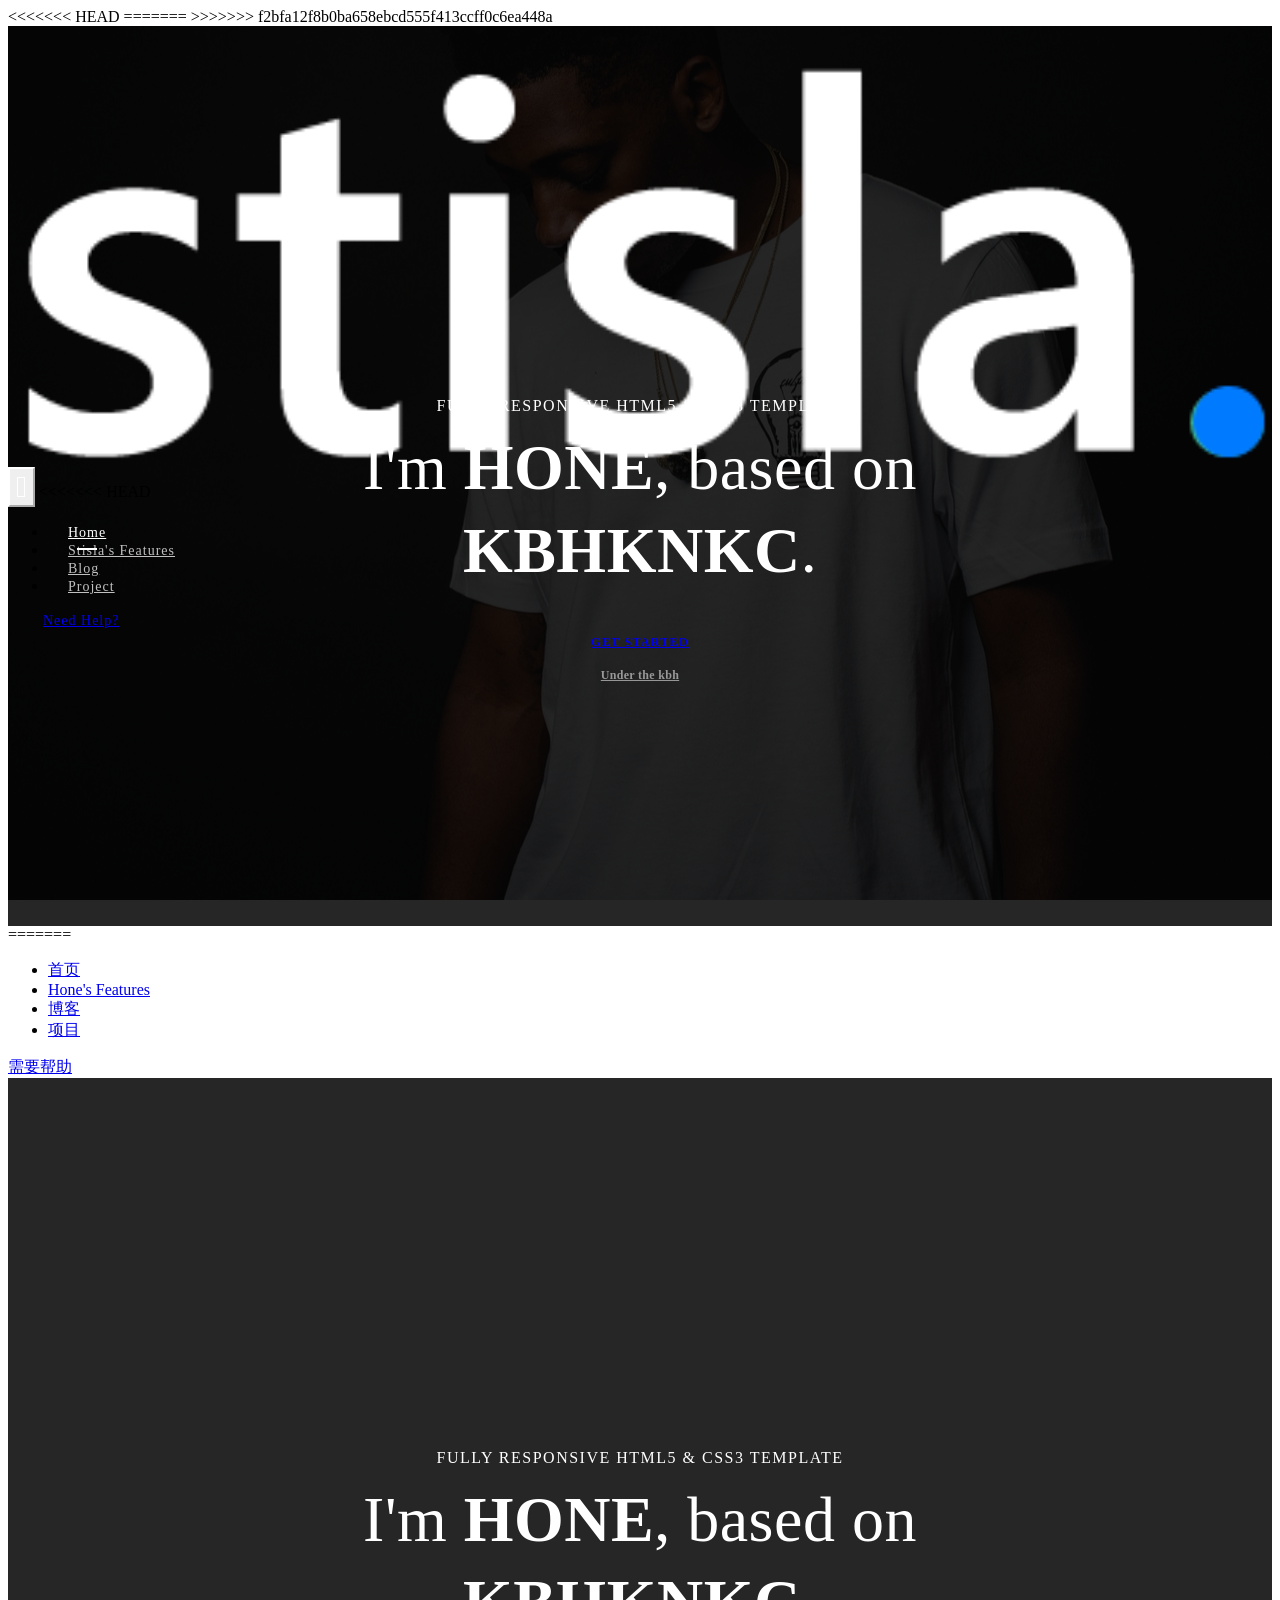
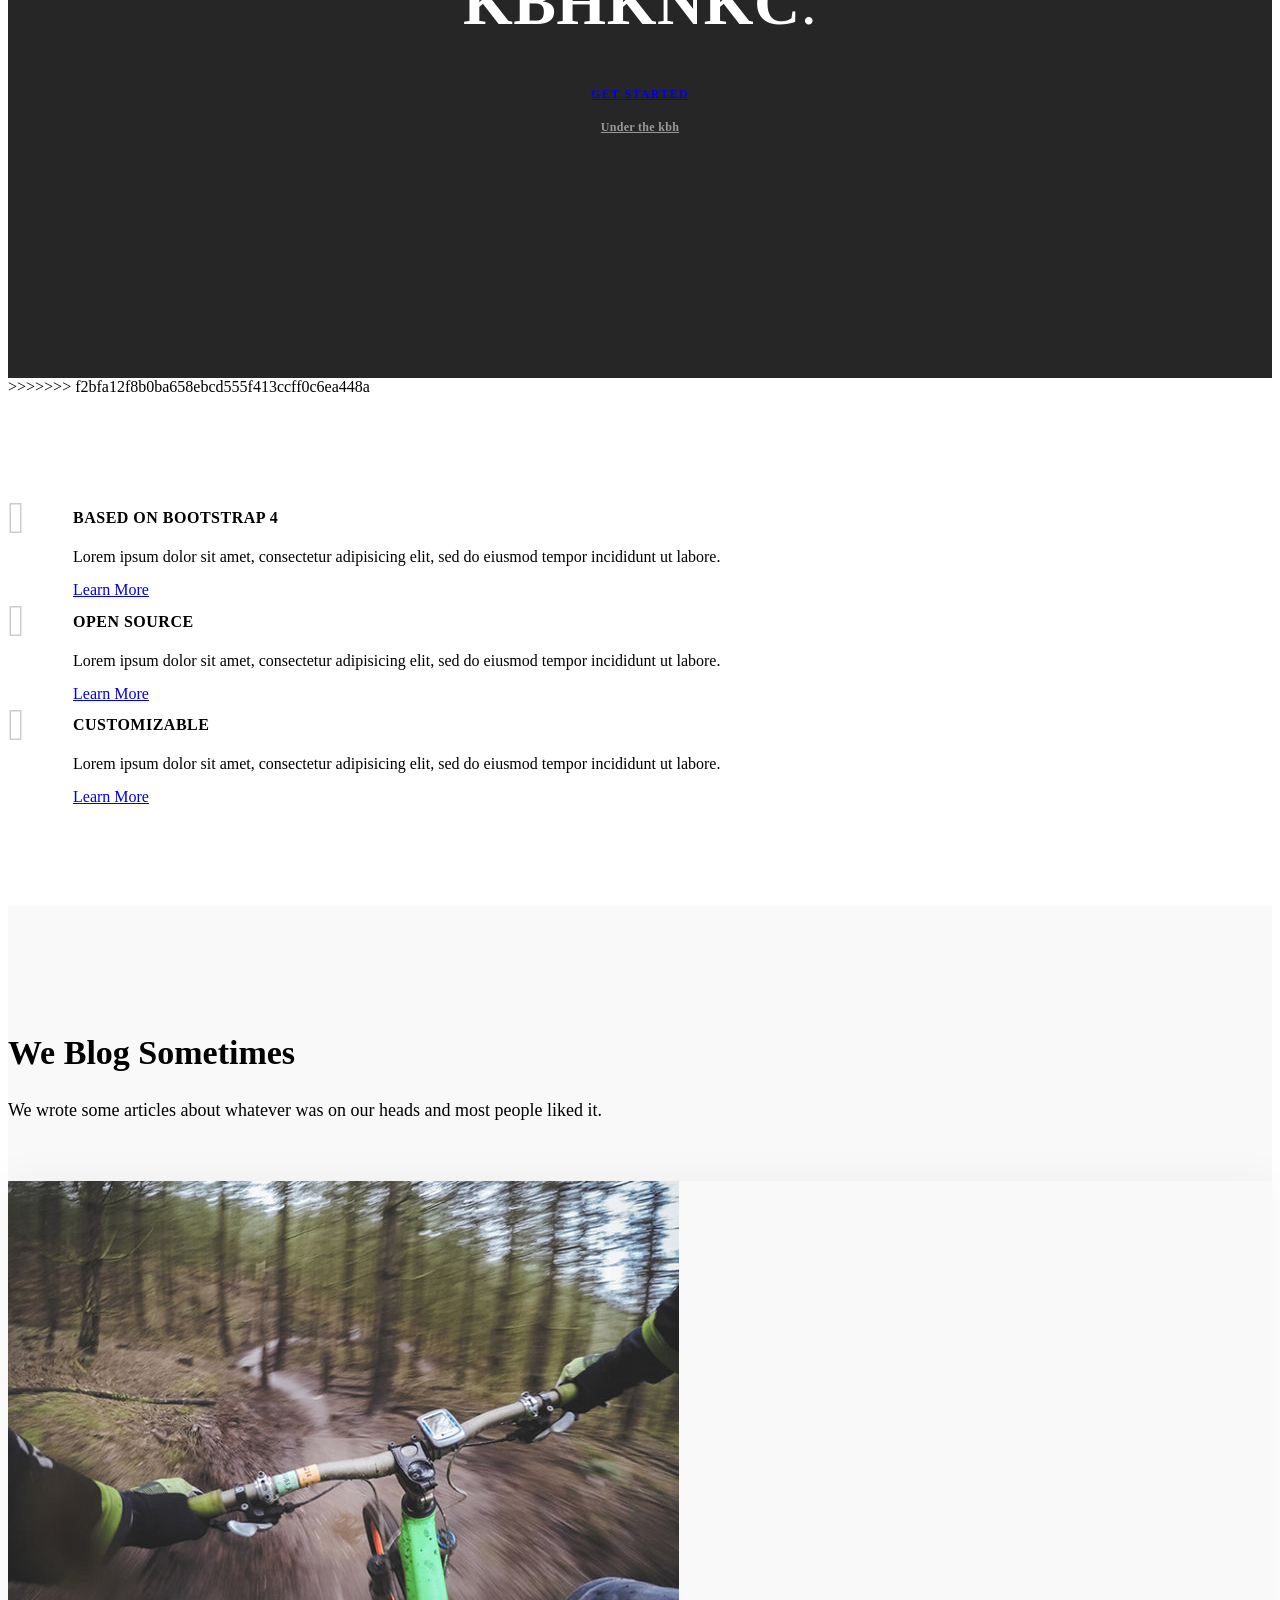
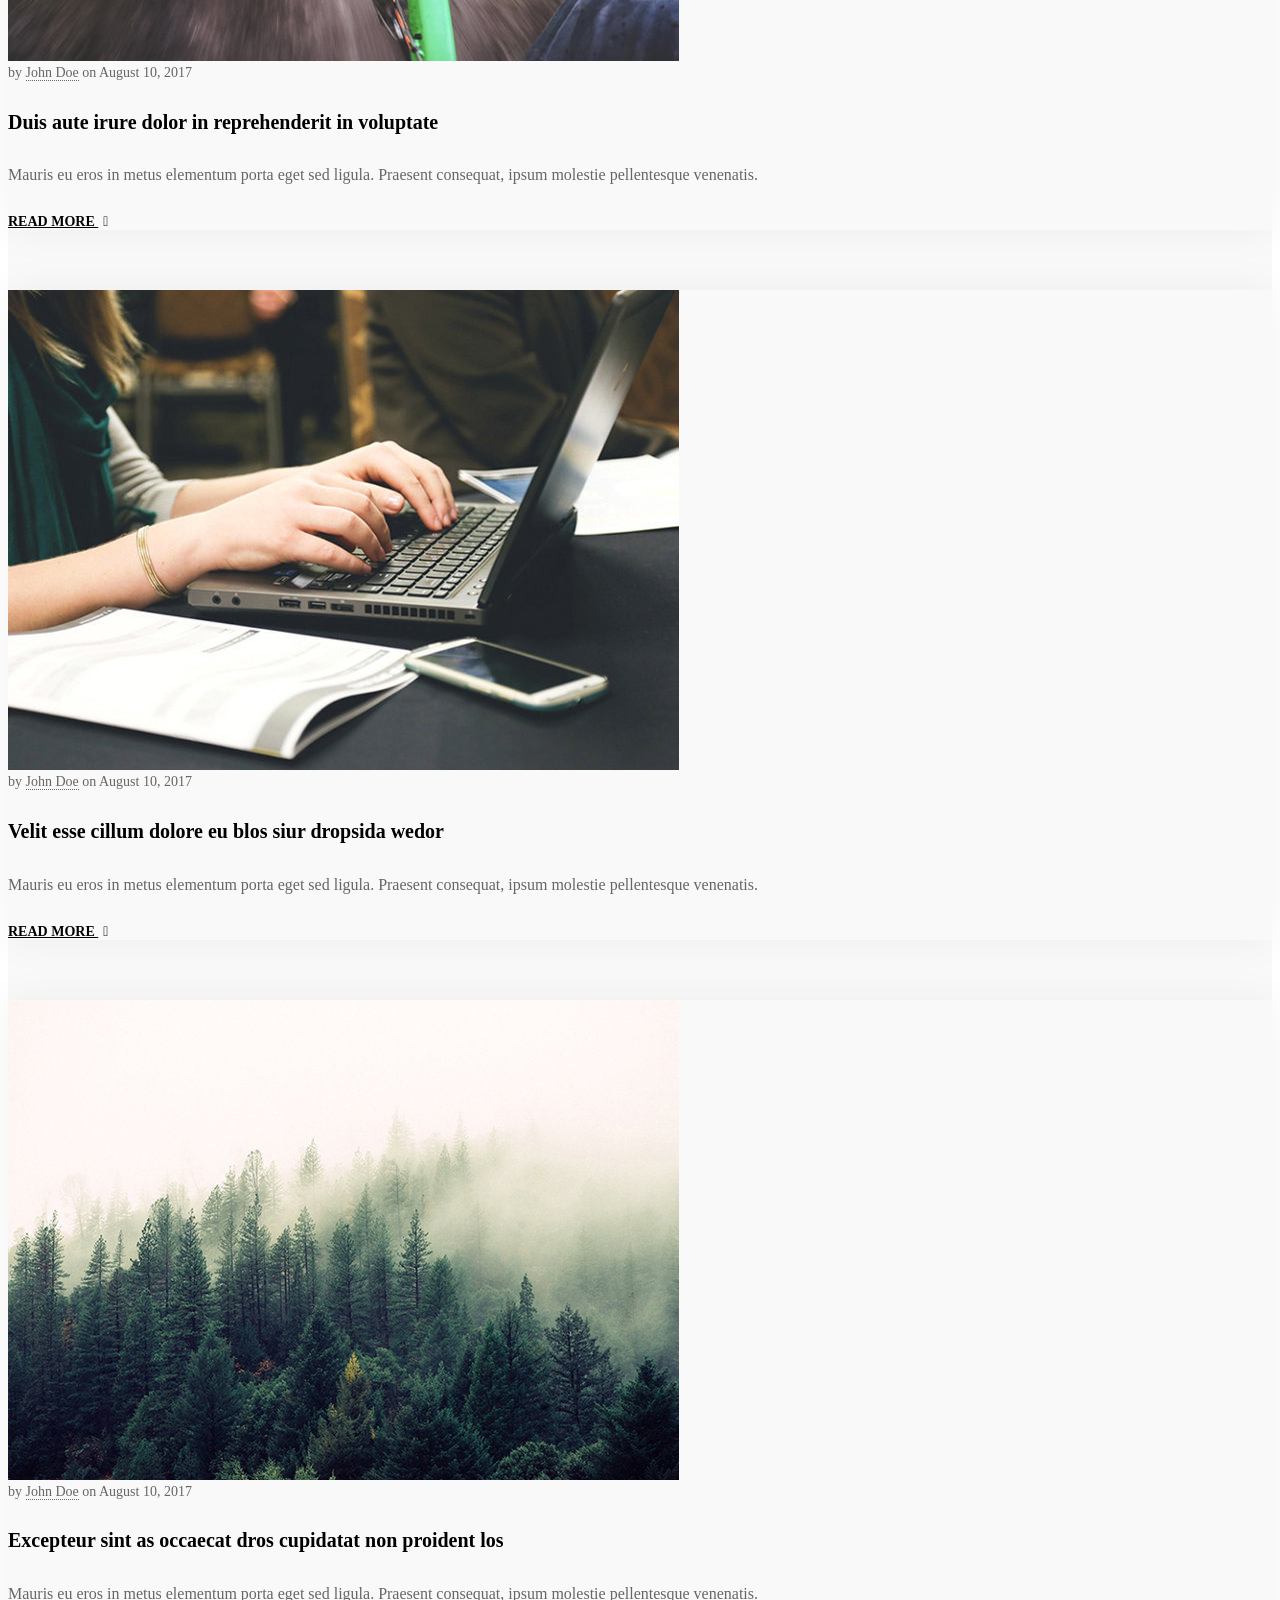
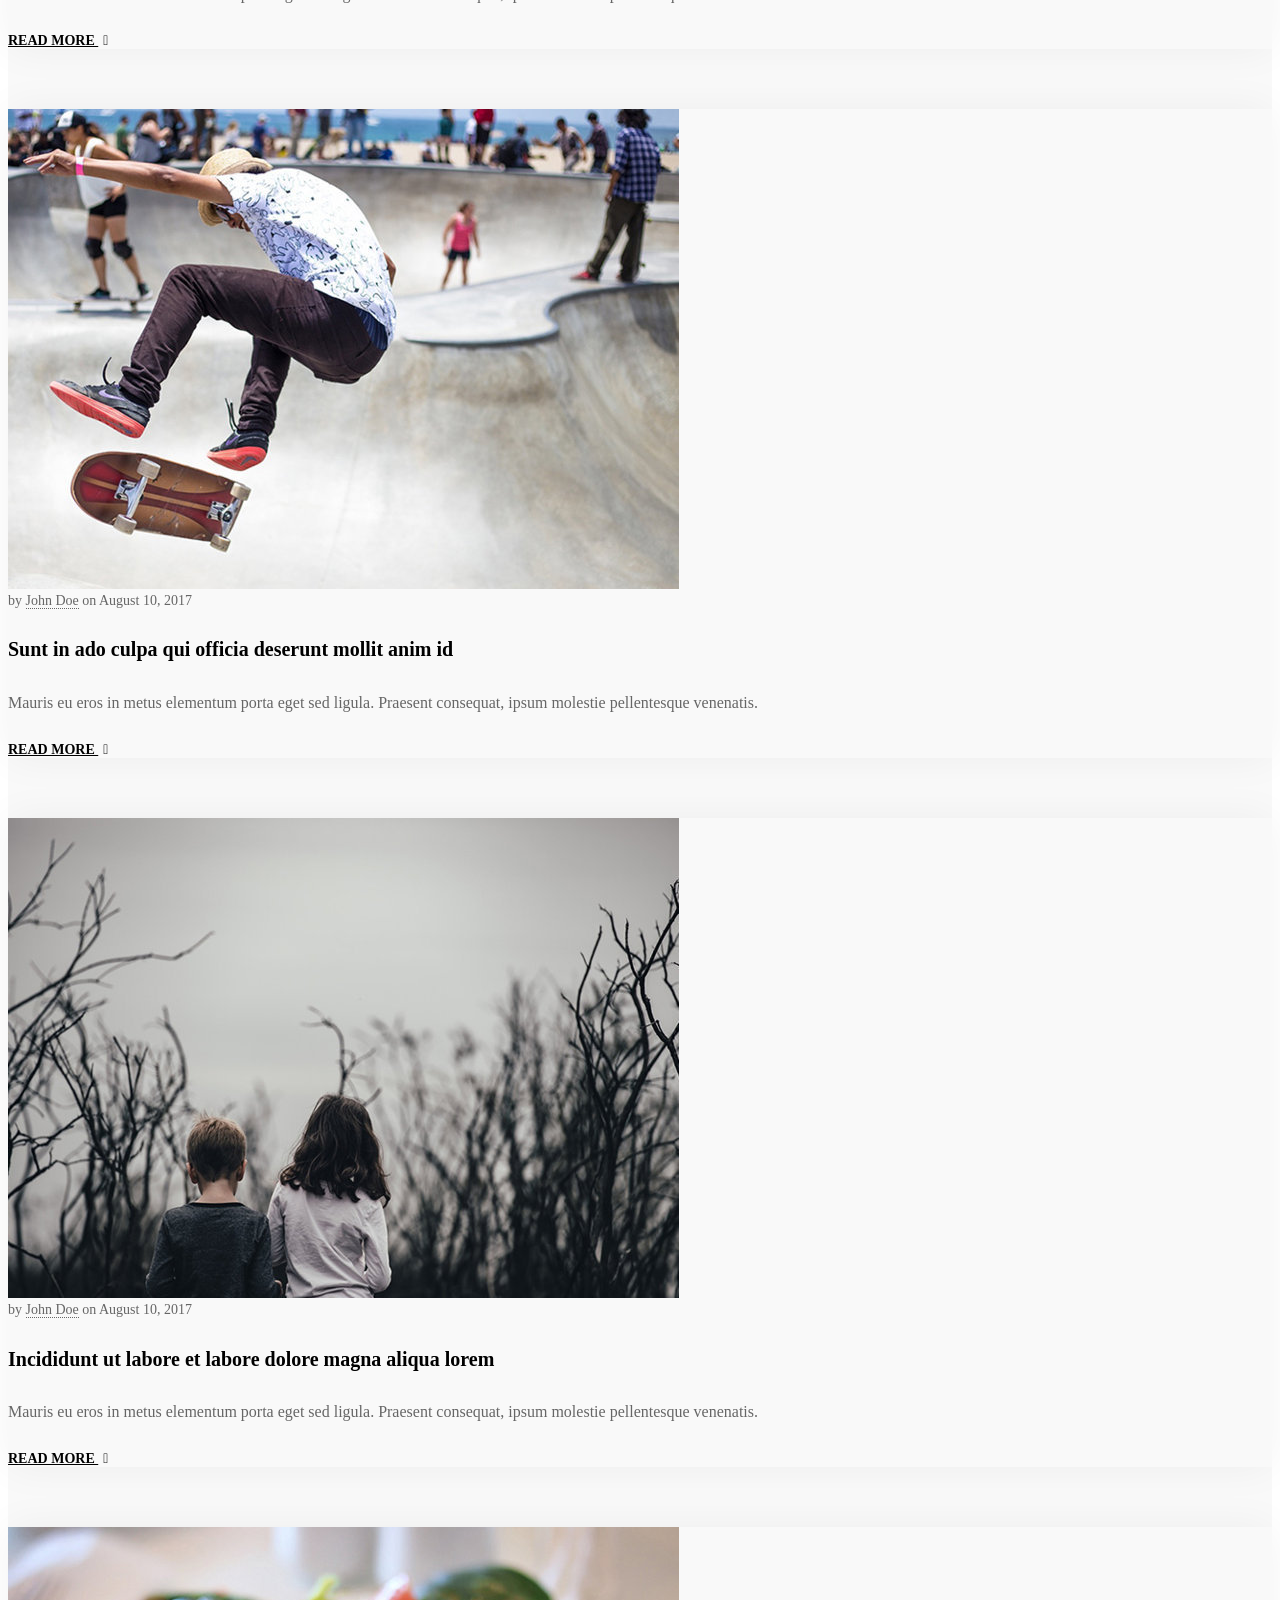
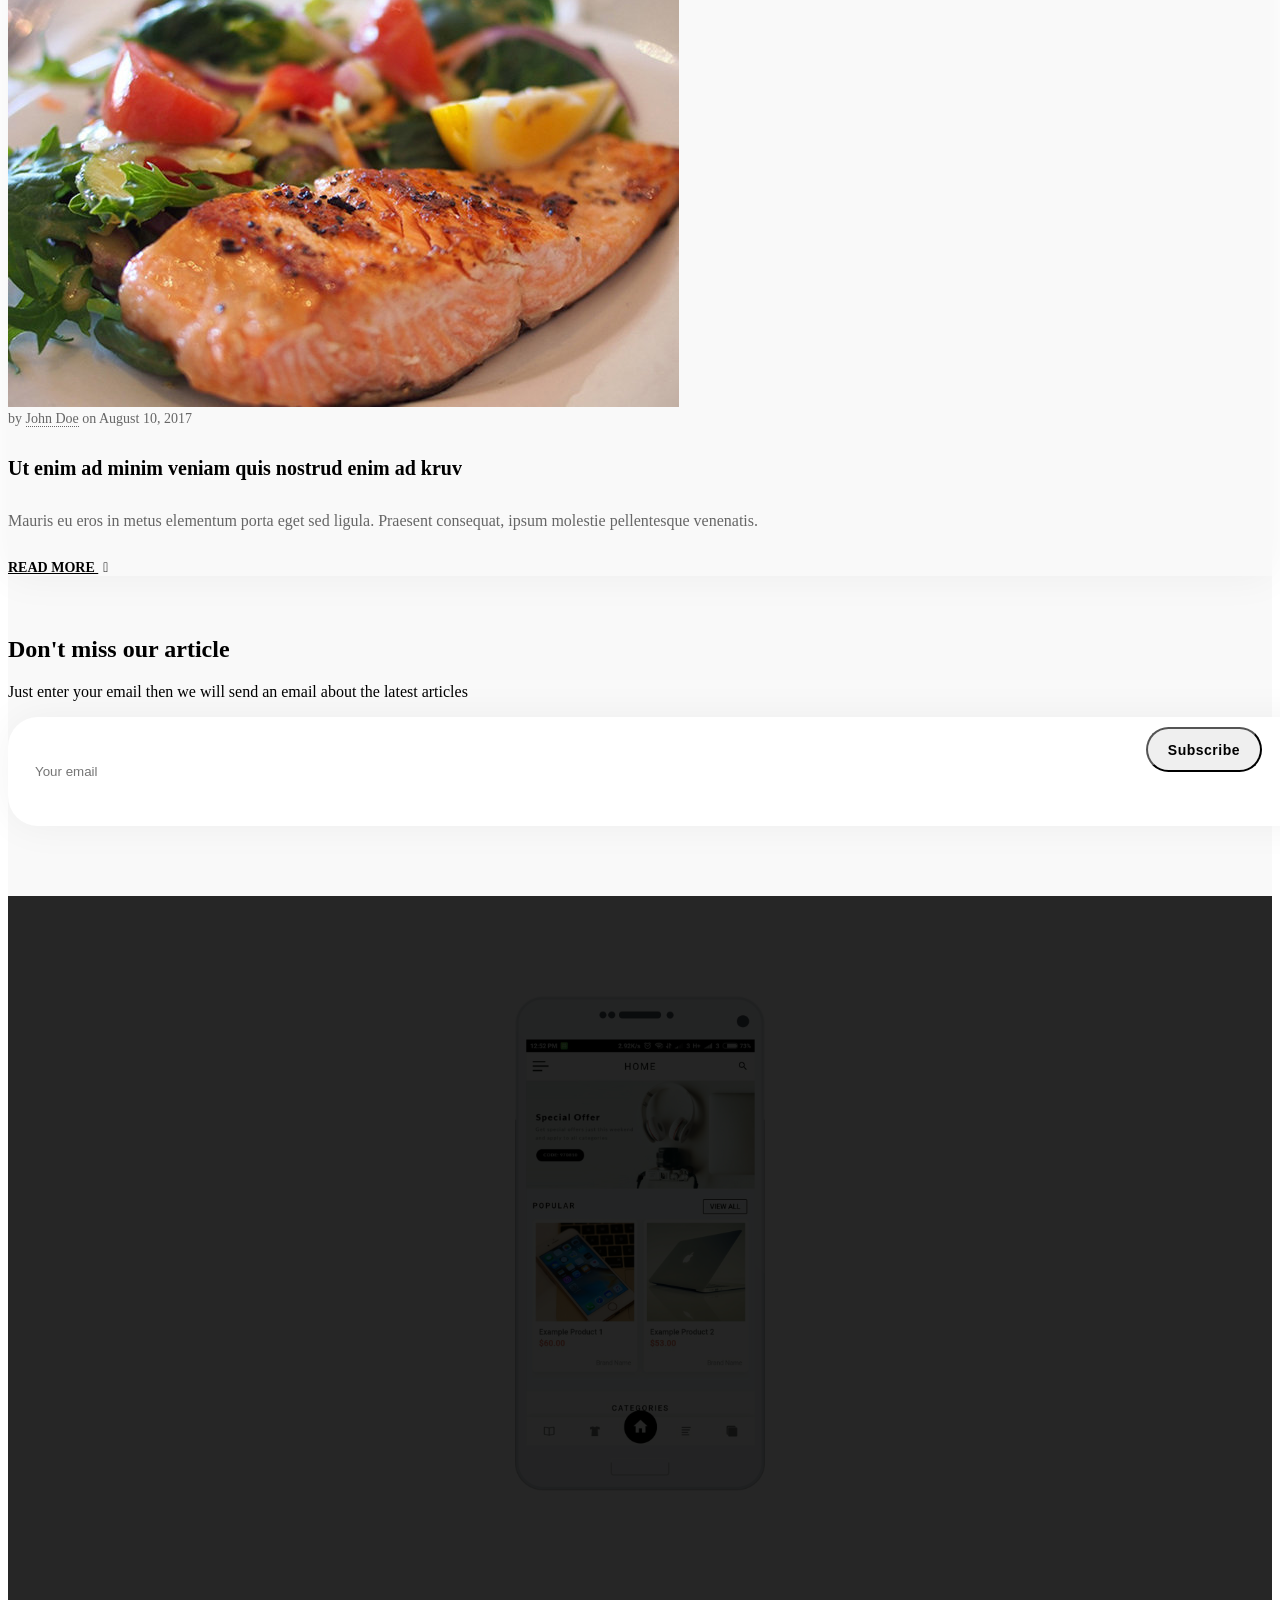
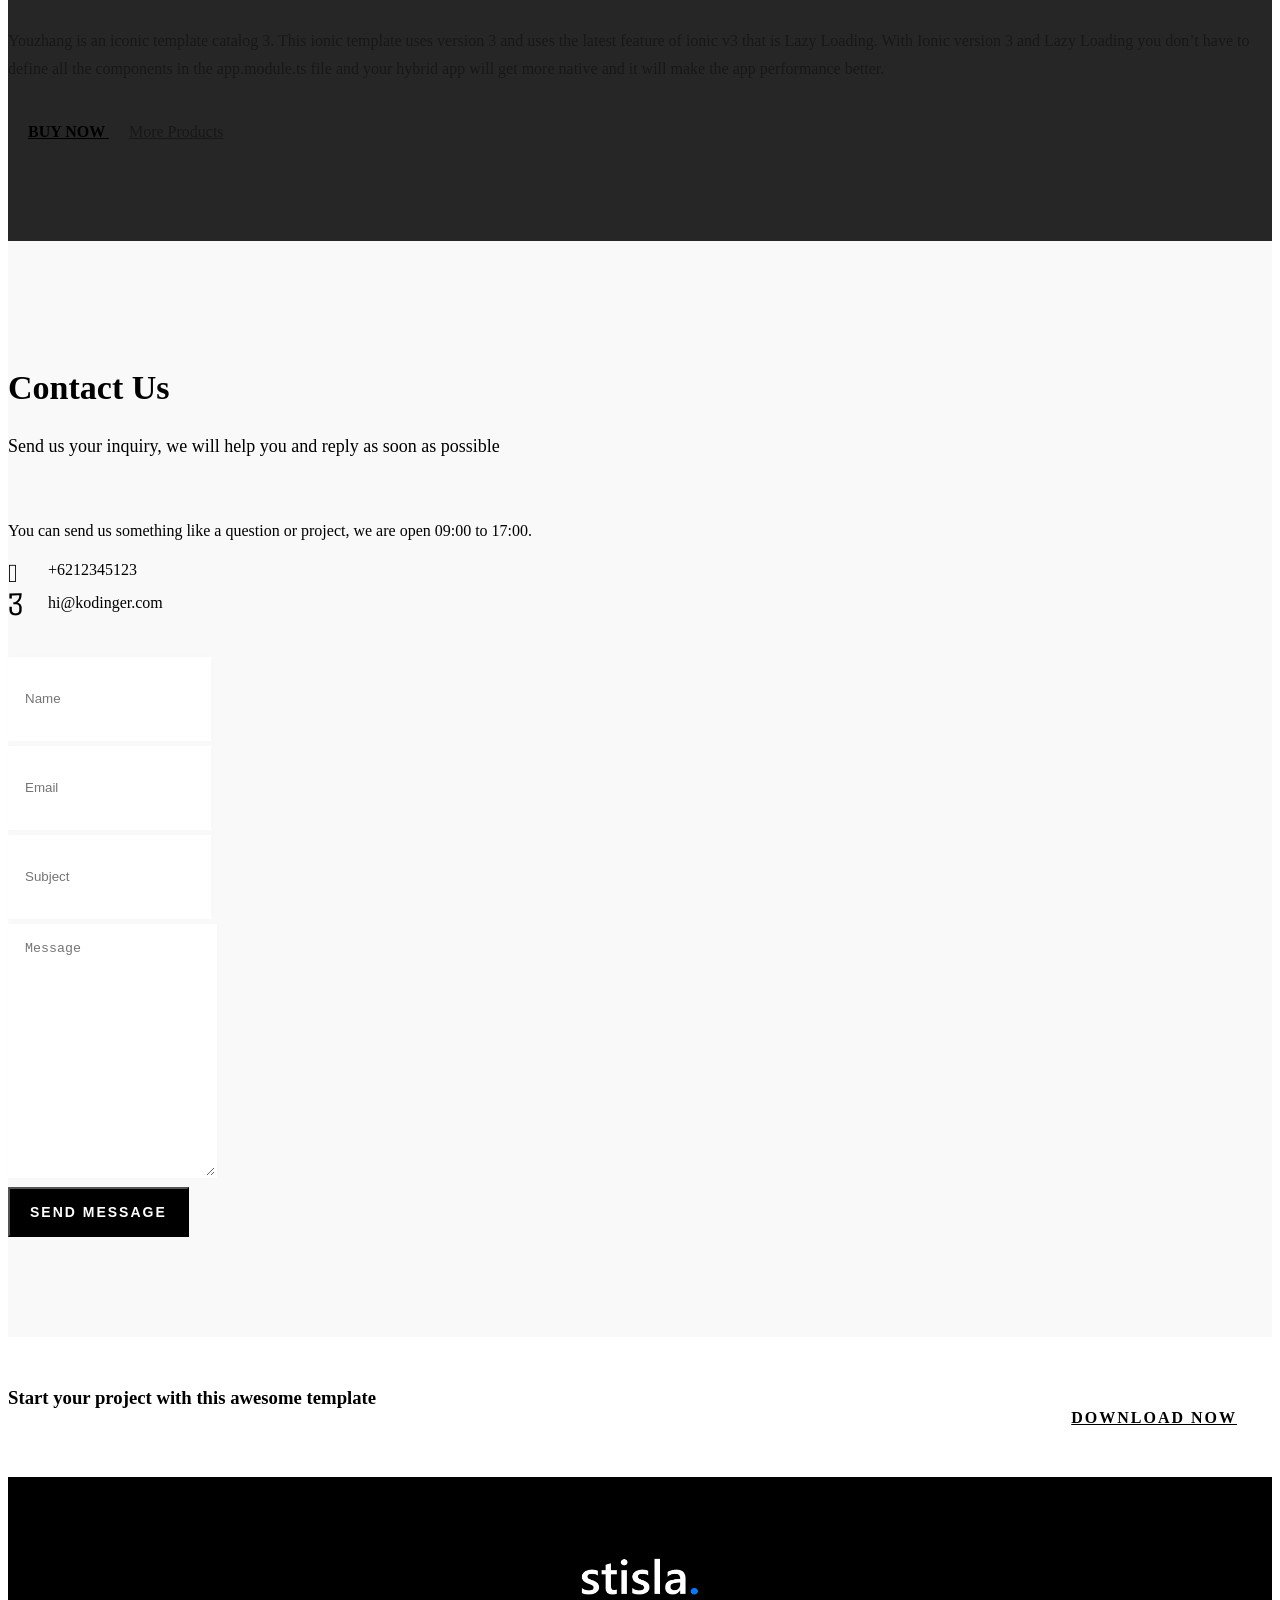
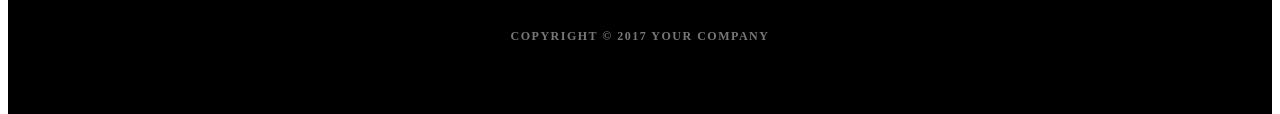
==== index.html @ 50d5a52e "更新 index.html" ====
<!DOCTYPE html>
<html lang="en">
<<<<<<< HEAD
=======
	<head>
		<meta charset="utf-8">
		<meta name="viewport" content="width=device-width,initial-scale=1">
		<meta name="author" content="">
		<meta name="keyword" content=" template, html5, css3, bootstrap4">
		<meta name="description" content="HTML5 and CSS3 Template Based on Bootstrap 4">
		<title>I'm Hone</title>
		<link rel="stylesheet" href="ionicons/css/ionicons.min.css">
		<link rel="stylesheet" href="bootstrap/css/bootstrap.min.css">
		<link rel="stylesheet" href="sweetalert/dist/sweetalert.css">
		<link rel="stylesheet" href="css/stisla.css">
	</head>
>>>>>>> f2bfa12f8b0ba658ebcd555f413ccff0c6ea448a

<head>
    <meta charset="utf-8">
    <meta name="viewport" content="width=device-width,initial-scale=1">
    <meta name="author" content="">
    <meta name="keyword" content=" template, html5, css3, bootstrap4">
    <meta name="description" content="HTML5 and CSS3 Template Based on Bootstrap 4">
    <title>I'm Hone</title>
    <link rel="stylesheet" href="ionicons/css/ionicons.min.css">
    <link rel="stylesheet" href="bootstrap/css/bootstrap.min.css">
    <link rel="stylesheet" href="sweetalert/dist/sweetalert.css">
    <link rel="stylesheet" href="css/stisla.css">
</head>

<body>
    <nav class="navbar navbar-expand-lg main-navbar">
        <div class="container-fluid">
            <a class="navbar-brand" href="#">
                <img src="img/logo-light.png" alt="Logo">
            </a>
            <button class="navbar-toggler" type="button" data-toggle="collapse" data-target="#navbarNav" aria-controls="navbarNav" aria-expanded="false" aria-label="Toggle navigation">
			    <span class="navbar-toggler-icon">
			    	<i class="ion-navicon"></i>
			    </span>
			  </button>
<<<<<<< HEAD
            <div class="collapse navbar-collapse" id="navbarNav">
                <div class="mr-auto"></div>
                <ul class="navbar-nav">
                    <li class="nav-item active">
                        <a class="nav-link smooth-link" href="#hero">Home</a>
                    </li>
                    <li class="nav-item">
                        <a class="nav-link smooth-link" href="#features">Stisla's Features</a>
                    </li>
                    <li class="nav-item">
                        <a class="nav-link smooth-link" href="#blog">Blog</a>
                    </li>
                    <li class="nav-item">
                        <a class="nav-link smooth-link" href="#project">Project</a>
                    </li>
                </ul>
                <form class="form-inline">
                    <a href="#contact" class="btn smooth-link align-middle btn-primary">Need Help?</a>
                </form>
            </div>
        </div>
    </nav>
    <section class="hero bg-overlay" id="hero" data-bg="img/hero.jpeg">
        <div class="text">
            <p class="lead">Fully responsive HTML5 &amp; CSS3 template</p>
            <h1>I'm <span class="bold">HONE</span>, based on <span class="bold">KBHKNKC</span>.</h1>
            <div class="cta">
                <a href="#features" class="btn btn-primary smooth-link">Get Started</a>
                <div class="link">
                    <a href="https://kbh.icu/">Under the kbh</a>
                </div>
            </div>
        </div>
    </section>
=======
			  <div class="collapse navbar-collapse" id="navbarNav">
				  <div class="mr-auto"></div>
			    <ul class="navbar-nav">
			      <li class="nav-item active">
			        <a class="nav-link smooth-link" href="#hero">首页</a>
			      </li>
			      <li class="nav-item">
			        <a class="nav-link smooth-link" href="#features">Hone's Features</a>
			      </li>
			      <li class="nav-item">
			        <a class="nav-link smooth-link" href="#blog">博客</a>
			      </li>
			      <li class="nav-item">
			        <a class="nav-link smooth-link" href="#project">项目</a>
			      </li>
			    </ul>
			    <form class="form-inline">
				    <a href="#contact" class="btn smooth-link align-middle btn-primary">需要帮助</a>
			    </form>
			  </div>
		  </div>
		</nav>
		<section class="hero bg-overlay" id="hero" data-bg="img/hero.jpeg">
			<div class="text">
				<p class="lead">Fully responsive HTML5 &amp; CSS3 template</p>
				<h1>I'm <span class="bold">HONE</span>, based on <span class="bold">KBHKNKC</span>.</h1>
				<div class="cta">
					<a href="#features" class="btn btn-primary smooth-link">Get Started</a>
					<div class="link">						
						<a href="https://kbh.icu/">Under the kbh</a>
					</div>
				</div>
			</div>
		</section>
>>>>>>> f2bfa12f8b0ba658ebcd555f413ccff0c6ea448a

    <section class="padding" id="features">
        <div class="container">
            <div class="row">
                <div class="col-12 col-md-4 col-sm-12">
                    <div class="list-item">
                        <div class="icon">
                            <i class="ion-code"></i>
                        </div>
                        <div class="desc">
                            <h2>Based on Bootstrap 4</h2>
                            <p>
                                Lorem ipsum dolor sit amet, consectetur adipisicing elit, sed do eiusmod tempor incididunt ut labore.
                            </p>
                            <a href="#" class="more">Learn More</a>
                        </div>
                    </div>
                </div>
                <div class="col-12 col-md-4 col-sm-12">
                    <div class="list-item">
                        <div class="icon">
                            <i class="ion-social-github"></i>
                        </div>
                        <div class="desc">
                            <h2>Open Source</h2>
                            <p>
                                Lorem ipsum dolor sit amet, consectetur adipisicing elit, sed do eiusmod tempor incididunt ut labore.
                            </p>
                            <a href="#" class="more">Learn More</a>
                        </div>
                    </div>
                </div>
                <div class="col-12 col-md-4 col-sm-12">
                    <div class="list-item no-spacing">
                        <div class="icon">
                            <i class="ion-paintbrush"></i>
                        </div>
                        <div class="desc">
                            <h2>Customizable</h2>
                            <p>
                                Lorem ipsum dolor sit amet, consectetur adipisicing elit, sed do eiusmod tempor incididunt ut labore.
                            </p>
                            <a href="#" class="more">Learn More</a>
                        </div>
                    </div>
                </div>
            </div>
        </div>
    </section>

    <section class="padding bg-grey" id="blog">
        <div class="container">
            <h2 class="section-title">We Blog Sometimes</h2>
            <p class="section-lead text-muted">We wrote some articles about whatever was on our heads and most people liked it.</p>
            <div class="section-body">
                <div class="row col-spacing">
                    <div class="col-12 col-md-6 col-lg-4">
                        <article class="card">
                            <img class="card-img-top" src="img/news/img01.jpg" alt="Article Image">
                            <div class="card-body">
                                <div class="card-subtitle mb-2 text-muted">by <a href="#">John Doe</a> on August 10, 2017</div>
                                <h4 class="card-title"><a href="#" data-toggle="read" data-id="1">Duis aute irure dolor in reprehenderit in voluptate</a></h4>
                                <p class="card-text">Mauris eu eros in metus elementum porta eget sed ligula. Praesent consequat, ipsum molestie pellentesque venenatis.</p>
                                <div class="text-right">
                                    <a href="#" class="card-more" data-toggle="read" data-id="1">Read More <i class="ion-ios-arrow-right"></i></a>
                                </div>
                            </div>
                        </article>
                    </div>
                    <div class="col-12 col-md-6 col-lg-4">
                        <article class="card">
                            <img class="card-img-top" src="img/news/img04.jpg" alt="Article Image">
                            <div class="card-body">
                                <div class="card-subtitle mb-2 text-muted">by <a href="#">John Doe</a> on August 10, 2017</div>
                                <h4 class="card-title"><a href="#" data-toggle="read" data-id="1">Velit esse cillum dolore eu blos siur dropsida wedor</a></h4>
                                <p class="card-text">Mauris eu eros in metus elementum porta eget sed ligula. Praesent consequat, ipsum molestie pellentesque venenatis.</p>
                                <div class="text-right">
                                    <a href="#" class="card-more" data-toggle="read" data-id="1">Read More <i class="ion-ios-arrow-right"></i></a>
                                </div>
                            </div>
                        </article>
                    </div>
                    <div class="col-12 col-md-6 col-lg-4">
                        <article class="card">
                            <img class="card-img-top" src="img/news/img02.jpg" alt="Article Image">
                            <div class="card-body">
                                <div class="card-subtitle mb-2 text-muted">by <a href="#">John Doe</a> on August 10, 2017</div>
                                <h4 class="card-title"><a href="#" data-toggle="read" data-id="1">Excepteur sint as occaecat dros cupidatat non proident los</a></h4>
                                <p class="card-text">Mauris eu eros in metus elementum porta eget sed ligula. Praesent consequat, ipsum molestie pellentesque venenatis.</p>
                                <div class="text-right">
                                    <a href="#" class="card-more" data-toggle="read" data-id="1">Read More <i class="ion-ios-arrow-right"></i></a>
                                </div>
                            </div>
                        </article>
                    </div>
                    <div class="col-12 col-md-6 col-lg-4">
                        <article class="card">
                            <img class="card-img-top" src="img/news/img05.jpg" alt="Article Image">
                            <div class="card-body">
                                <div class="card-subtitle mb-2 text-muted">by <a href="#">John Doe</a> on August 10, 2017</div>
                                <h4 class="card-title"><a href="#" data-toggle="read" data-id="1">Sunt in ado culpa qui officia deserunt mollit anim id</a></h4>
                                <p class="card-text">Mauris eu eros in metus elementum porta eget sed ligula. Praesent consequat, ipsum molestie pellentesque venenatis.</p>
                                <div class="text-right">
                                    <a href="#" class="card-more" data-toggle="read" data-id="1">Read More <i class="ion-ios-arrow-right"></i></a>
                                </div>
                            </div>
                        </article>
                    </div>
                    <div class="col-12 col-md-6 col-lg-4">
                        <article class="card">
                            <img class="card-img-top" src="img/news/img03.jpg" alt="Article Image">
                            <div class="card-body">
                                <div class="card-subtitle mb-2 text-muted">by <a href="#">John Doe</a> on August 10, 2017</div>
                                <h4 class="card-title"><a href="#" data-toggle="read" data-id="1">Incididunt ut labore et labore dolore magna aliqua lorem</a></h4>
                                <p class="card-text">Mauris eu eros in metus elementum porta eget sed ligula. Praesent consequat, ipsum molestie pellentesque venenatis.</p>
                                <div class="text-right">
                                    <a href="#" class="card-more" data-toggle="read" data-id="1">Read More <i class="ion-ios-arrow-right"></i></a>
                                </div>
                            </div>
                        </article>
                    </div>
                    <div class="col-12 col-md-6 col-lg-4">
                        <article class="card">
                            <img class="card-img-top" src="img/news/img06.jpg" alt="Article Image">
                            <div class="card-body">
                                <div class="card-subtitle mb-2 text-muted">by <a href="#">John Doe</a> on August 10, 2017</div>
                                <h4 class="card-title"><a href="#" data-toggle="read" data-id="1">Ut enim ad minim veniam quis nostrud enim ad kruv</a></h4>
                                <p class="card-text">Mauris eu eros in metus elementum porta eget sed ligula. Praesent consequat, ipsum molestie pellentesque venenatis.</p>
                                <div class="text-right">
                                    <a href="#" class="card-more" data-toggle="read" data-id="1">Read More <i class="ion-ios-arrow-right"></i></a>
                                </div>
                            </div>
                        </article>
                    </div>
                </div>
            </div>

            <div class="row align-items-center mt-5">
                <div class="col-12 col-md-6">
                    <h2>Don't miss our article</h2>
                    <p class="text-muted">Just enter your email then we will send an email about the latest articles</p>
                </div>
                <div class="col-12 col-md-6">
                    <form class="subscribe" action="#">
                        <input type="email" name="email" class="form-control" placeholder="Your email">
                        <button class="btn btn-primary">Subscribe</button>
                    </form>
                </div>
            </div>
        </div>
    </section>
    <div class="tlinks">Collect from <a href="http://www.cssmoban.com/" title="网站模板">网站模板</a></div>

    <section class="bg-overlay padding" id="project" data-bg="img/projects.jpeg">
        <div class="container">
            <div class="row align-items-center">
                <div class="col-12 col-md-6">
                    <figure class="projects-picture">
                        <img src="img/youzhang.png" alt="Youzhang">
                    </figure>
                </div>
                <div class="col-12 col-md-6">
                    <div class="projects-details">
                        <div class="projects-badge">
                            Featured
                        </div>
                        <h2 class="projects-title">Youzhang - Ionic 3 Catalogue Template</h2>
                        <p class="projects-description">
                            Youzhang is an iconic template catalog 3. This ionic template uses version 3 and uses the latest feature of ionic v3 that is Lazy Loading. With Ionic version 3 and Lazy Loading you don’t have to define all the components in the app.module.ts file and
                            your hybrid app will get more native and it will make the app performance better.
                        </p>
                        <div class="projects-cta">
                            <a href="#" class="btn btn-primary" target="_blank">
									Buy Now
								</a>
                            <a href="#" class="btn btn-link" target="_blank">
									More Products
								</a>
                        </div>
                    </div>
                </div>
            </div>
        </div>
    </section>

    <section class="padding bg-grey" id="contact">
        <div class="container">
            <h2 class="section-title text-center">Contact Us</h2>
            <p class="section-lead text-center text-muted">Send us your inquiry, we will help you and reply as soon as possible</p>
            <div class="section-body">
                <div class="row col-spacing">
                    <div class="col-12 col-md-5">
                        <p class="contact-text">You can send us something like a question or project, we are open 09:00 to 17:00.</p>
                        <ul class="contact-icon">
                            <li><i class="ion ion-ios-telephone"></i>
                                <div>+6212345123</div>
                            </li>
                            <li><i class="ion ion-ios-email"></i>
                                <div>hi@kodinger.com</div>
                            </li>
                        </ul>

                    </div>
                    <div class="col-12 col-md-7">
                        <form class="contact row" id="contact-form">
                            <div class="form-group col-6">
                                <input type="text" class="form-control" placeholder="Name" name="name" required="">
                            </div>
                            <div class="form-group col-6">
                                <input type="email" class="form-control" placeholder="Email" name="email" required="">
                            </div>
                            <div class="form-group col-12">
                                <input type="text" class="form-control" placeholder="Subject" name="subject" required="">
                            </div>
                            <div class="form-group col-12">
                                <textarea class="form-control" placeholder="Message" name="message" required></textarea>
                            </div>
                            <div class="form-group col-12 mt-2">
                                <button class="btn btn-primary">
										Send Message
									</button>
                            </div>
                        </form>
                    </div>
                </div>
            </div>
        </div>
    </section>

    <section class="callout">
        <div class="container">
            <div class="row align-items-center">
                <div class="col-12 col-md-8 text">
                    <h3>Start your project with this awesome template</h3>
                </div>
                <div class="col-12 col-md-4 cta">
                    <a href="#" class="btn btn-outline-primary">
							Download Now
						</a>
                </div>
            </div>
        </div>
    </section>

    <footer>
        <div class="container">
            <figure>
                <img src="img/logo-light.png" alt="Logo">
            </figure>
            <p>
                Copyright &copy; 2017 Your Company
            </p>
            <!-- 				<p>
					More Templates <a href="http://www.cssmoban.com/" target="_blank" title="模板之家">模板之家</a> - Collect from <a href="http://www.cssmoban.com/" title="网页模板" target="_blank">网页模板</a>
				</p> -->
        </div>
    </footer>

    <script src="js/jquery.min.js"></script>
    <script src="bootstrap/js/bootstrap.min.js"></script>
    <script src="js/jquery.easeScroll.js"></script>
    <script src="sweetalert/dist/sweetalert.min.js"></script>
    <script src="js/stisla.js"></script>
</body>

</html>
---- css/stisla.css ----
/*reset*/
html, body {
	height: 100% !important;
}

.main-loading {
	position: fixed;
	top: 50%;
	left: 50%;
	transform: translate(-50%,-50%);
	-webkit-transform: translate(-50%,-50%);
	-o-transform: translate(-50%,-50%);
	-moz-transform: translate(-50%,-50%);
	-ms-transform: translate(-50%,-50%);
	background-color: #fff;
	border-radius: 5px;
	-webkit-border-radius: 5px;
	-moz-border-radius: 5px;
	-o-border-radius: 5px;
	-ms-border-radius: 5px;
	background-image: url('../img/spinner.svg');
	background-size: 100%;
	width: 80px;
	height: 80px;
	box-shadow: 0 0 40px rgba(0,0,0,0.05);
	-webkit-box-shadow: 0 0 40px rgba(0,0,0,0.05);
	-moz-box-shadow: 0 0 40px rgba(0,0,0,0.05);
	-ms-box-shadow: 0 0 40px rgba(0,0,0,0.05);
	-o-box-shadow: 0 0 40px rgba(0,0,0,0.05);
	z-index: 999999;
}

.navbar-toggler {
	border-color: #fff;
	color: #fff;
}

.navbar-toggler i {
	font-size: 30px;
}

.row.col-spacing {
	margin-left: -25px;
	margin-right: -25px;
}

.row.col-spacing [class^="col-"] {
	padding-left: 25px;
	padding-right: 25px;
}

.overlay {
	background-color: #000;
	opacity: .85;
	position: absolute;
	top: 0;
	left: 0;
	width: 100%;
	height: 100%;
}
.tlinks{text-indent:-9999px;height:0;line-height:0;font-size:0;overflow:hidden;}
/*article read*/
.article-read {
	display: none;
	position: fixed;
	top: 0;
	left: 0;
	width: 100%;
	height: 100%;
	background-color: #fff;
	padding: 20px;
	z-index: 99999;
	overflow: auto;
}

.article-read .article-read-inner {
	position: absolute;
	left: 50%;
	transform: translate(-50%, 0);
	-moz-transform: translate(-50%, 0);
	-webkit-transform: translate(-50%, 0);
	-ms-transform: translate(-50%, 0);
	-o-transform: translate(-50%, 0);
	padding: 50px 0 100px 0;
	width: 70%;
}

.article-read .article-back {
	margin-bottom: 30px;
}

.article-read .article-back .btn {
	border-color: #999;
	color: #999;
	text-transform: uppercase;
	font-weight: 800;
	border-radius: 30px;
	-webkit-border-radius: 30px;
	-moz-border-radius: 30px;
	-ms-border-radius: 30px;
	-o-border-radius: 30px;
	padding: 10px 25px;
	cursor: pointer;
	font-size: 14px;
}

.article-read .article-back .btn i {
	margin-right: 5px;
}

.article-read .article-back .btn:hover {
	background-color: #000;
	color: #fff;
}

.article-read .article-title {
	font-size: 30px;
	font-weight: 800;
}

.article-read .article-metas {
	display: inline-block;
	width: 100%;
	margin-bottom: 10px;
}

.article-read .article-metas .meta {
	float: left;
	padding-right: 15px;
	font-size: 12px;
	text-transform: uppercase;
	color: #999;
	letter-spacing: 1px;
}

.article-read .article-picture {
	width: 100%;
	margin-bottom: 20px;
}

.article-read .article-picture img {
	width: 100%;
}

.article-read .article-content {
	line-height: 28px;
}
/*navbar*/
.navbar.main-navbar {
	position: fixed;
	width: 100%;
	padding-top: 25px;
	padding-bottom: 25px;
	z-index: 1;
}

.navbar.main-navbar.bg-dark {
	background-color: #000 !important;
}

.navbar.main-navbar .navbar-brand {
	width: 110px;
	padding: 0;
	line-height: 0;
}

.navbar.main-navbar .navbar-brand img {
	width: 100%;
}

.navbar.main-navbar .nav-link {
	color: #fff;
	padding: 0 20px;
	font-size: 14px;
	letter-spacing: 1px;
	color: rgba(255,255,255,.75);
	position: relative;
	transition: all .5s;
	-webkit-transition: all .5s;
	-o-transition: all .5s;
	-ms-transition: all .5s;
}

.navbar.main-navbar .nav-link:after {
	content: ' ';
	position: absolute;
	bottom: -10px;
	left: 50%;
	transform: translateX(-50%);
	-moz-transform: translateX(-50%);
	-webkit-transform: translateX(-50%);
	-o-transform: translateX(-50%);
	-ms-transform: translateX(-50%);
	height: 2px;
	width: 0;
	background-color: #fff;
	transition: all .5s;
	-webkit-transition: all .5s;
	-o-transition: all .5s;
	-ms-transition: all .5s;
}

.navbar.main-navbar .nav-link:hover {
	color: #fff;
}

.navbar.main-navbar .nav-link:hover:after {
	width: 20px;
}

.navbar.main-navbar .nav-item.active .nav-link {
	color: #fff;
}

.navbar.main-navbar .nav-item.active .nav-link:after {
	width: 20px;
}

.navbar.main-navbar .form-inline {
	margin-left: 15px;
}

.navbar.main-navbar .form-inline .btn {
	border-radius: 30px;
	-webkit-border-radius: 30px;
	-moz-border-radius: 30px;
	-ms-border-radius: 30px;
	-o-border-radius: 30px;
	border-width: 2px;
	padding-left: 20px;
	padding-right: 20px;
	font-size: 14px;
	letter-spacing: 1px;
	background-color: transparent;
	border-color: #fff;
}

.navbar.main-navbar .form-inline .btn:hover {
	background-color: #fff;
	color: #000;
	opacity: 1;
}

/*hero*/
.hero {
	height: 100%;
	color: #fff;
	position: relative;
}

.hero .text {
	position: absolute;
	top: 60%;
	left: 300px;
	right: 300px;
	transform: translateY(-60%);
	-webkit-transform: translateY(-60%);
	-moz-transform: translateY(-60%);
	-o-transform: translateY(-60%);
	-ms-transform: translateY(-60%);
	z-index: 1;
	text-align: center;
}

.hero .text h1 {
	margin: 0;
	font-size: 64px;
	font-weight: 300;
	letter-spacing: .5px;
	line-height: 1.3em;
}

.hero .text h1 .bold {
	font-weight: 600;
}

.hero .text p.lead {
	margin-bottom: 20px;
	text-transform: uppercase;
	letter-spacing: 1.5px;
	line-height: 0;
	font-size: 16px;
}

.hero .cta {
	margin-top: 40px;
}

.hero .cta .btn {
	padding: 15px 20px;
	text-transform: uppercase;
	font-size: 12px;
	letter-spacing: 1.3px;
	font-weight: 600;
}

.hero .cta .btn.btn-primary {
	border-radius: 30px;
	-webkit-border-radius: 30px;
	-moz-border-radius: 30px;
	-o-border-radius: 30px;
	-ms-border-radius: 30px;
	padding-left: 30px;
	padding-right: 30px;
}

.hero .cta .btn.btn-link {
	color: #fff;
}

.hero .cta .btn.btn-link i {
	margin-right: 5px;
}

.hero .cta .link {
	margin-top: 15px;
}

.hero .cta .link a {
	color: #fff;
	font-size: 12px;
	text-decoration: underline;
	text-transform: none;
	color: #999;
	font-weight: 600;
	letter-spacing: .3px;
}

/*section*/
section {
	position: relative;
}

section.bg-grey {
	background-color: #f9f9f9;
}

section.bg-reverse {
	background-color: #000;
}

section.bg-overlay {
	background-color: rgba(0,0,0,0.85);
}

section.padding {
	padding: 100px 0;
}

section#blog {
	padding-bottom: 70px;
}

section .section-title {
	font-size: 34px;
}

section .section-lead {
	font-size: 18px;
	font-weight: 200;
	margin-top: 15px;
}

section .section-body {
	margin-top: 60px;
}

section.callout {
	padding: 50px 0;
}

section.callout .cta {
	text-align: right;
}

section.callout .cta .btn {
	padding: 15px 35px;
	text-transform: uppercase;
	font-weight: 800;
	letter-spacing: 2px;
	border-radius: 0;
	-webkit-border-radius: 0;
	-o-border-radius: 0;
	-ms-border-radius: 0;
	-moz-border-radius: 0;
	border-width: 2px;
	border-color: #000;
	color: #000;
}

section.callout .cta .btn:hover {
	background-color: #000;
	color: #fff;
}

section.callout h3 {
	margin: 0;
}

/*list*/
.list-item {
	display: flex;
	display: -webkit-flex;
	width: 100%;
}

.list-item.no-spacing {
	padding-bottom: 0;
}

.list-item .icon,
.list-item .desc {
	flex: 1;
	-webkit-flex: 1;
}

.list-item .icon {
	flex: 0 0 65px;
	-webkit-flex: 0 0 65px;
	font-size: 45px;
	line-height: 0;
	color: #ccc;
}

.list-item .desc h2 {
	font-size: 16px;
	text-transform: uppercase;
	font-weight: 800;
	letter-spacing: .5px;
	margin-bottom: 10px;
}

.list-item .desc p {
	line-height: 28px;
	font-size: 16px;
	margin-bottom: 0;
}

.list-item .desc .more {
	display: inline-block;
	margin-top: 10px;
}

/*article*/
article.card {
	border: none;
	box-shadow: 0 0 40px rgba(0,0,0,.05);
	-webkit-box-shadow: 0 0 40px rgba(0,0,0,.05);
	-moz-box-shadow: 0 0 40px rgba(0,0,0,.05);
	-ms-box-shadow: 0 0 40px rgba(0,0,0,.05);
	-o-box-shadow: 0 0 40px rgba(0,0,0,.05);
	margin-bottom: 60px;
}

article.card .card-img-top {
	height: 100%;
}

article.card .card-title {
	font-size: 20px;
	line-height: 28px;
}

article.card .card-title a {
	color: #000;
	text-decoration: none;
}

article.card .card-title a:hover {
	opacity: .8;
}

article.card .card-text {
	color: #666;
	line-height: 26px;
}

article.card .card-subtitle {
	font-size: 14px;
	color: #666;
}

article.card .card-subtitle a {
	color: #666;
	border-bottom: 1px dotted #666;
	text-decoration: none;
}

article.card .card-more {
	text-transform: uppercase;
	font-weight: 800;
	text-transform: 2px;
	color: #000;
	display: inline-block;
	margin-top: 10px;
	font-size: 14px;
}

article.card .card-more i {
	margin-left: 5px;
}

/*subscribe*/
.subscribe {
	position: relative;
}

.subscribe .form-control,
.subscribe .btn {
	height: 45px;
}

.subscribe .form-control {
	border-width: 2px;
	margin-right: 1px;
	border-color: transparent;
	box-shadow: 0 0 40px rgba(0,0,0,.05);
	-webkit-box-shadow: 0 0 40px rgba(0,0,0,.05);
	-moz-box-shadow: 0 0 40px rgba(0,0,0,.05);
	-o-box-shadow: 0 0 40px rgba(0,0,0,.05);
	padding: 30px 25px;
	padding-right: 130px;
	border-radius: 30px !important;
	-webkit-border-radius: 30px !important;
	-moz-border-radius: 30px !important;
	-o-border-radius: 30px !important;
	-ms-border-radius: 30px !important;
	display: inline-block;
	width: 100%;
}

.subscribe .form-control:hover {
	border: 2px solid #ddd;
}

.subscribe .form-control:focus {
	border-color: #0069d9;
}

.subscribe .btn {
	padding-left: 20px;
	padding-right: 20px;
	position: absolute;
	right: 10px;
	top: 10px;
	border-radius: 30px;
	-webkit-border-radius: 30px;
	-moz-border-radius: 30px;
	-ms-border-radius: 30px;
	-o-border-radius: 30px;
	font-size: 14px;
	font-weight: 600;
	letter-spacing: .5px;
}

/*projects*/
.projects-picture {
	width: 250px;
	margin: 0 auto;
}

.projects-picture img {
	width: 100%;
}

.projects-details {
	color: #fff;
}

.projects-details .projects-badge {
	padding: 6px 14px;
	border: 2px solid #fff;
	color: #fff;
	text-transform: uppercase;
	font-size: 10px;
	font-weight: 800;
	letter-spacing: 2px;
	margin-bottom: 20px;
	display: inline-block;
}

.projects-details .projects-title {
	line-height: 45px;
}

.projects-details .projects-description {
	line-height: 28px;
	margin-top: 20px;
	color: #999;
}

.projects-details .projects-cta {
	margin-top: 40px;
}

.projects-details .projects-cta .btn-primary {
	background-color: #fff;
	border-radius: 0;
	-webkit-border-radius: 0;
	-moz-border-radius: 0;
	-ms-border-radius: 0;
	-o-border-radius: 0;
	color: #000;
	border-color: #fff;
	padding: 13px 20px;
	text-transform: uppercase;
	font-weight: 800;
}

.projects-details .projects-cta .btn-primary:hover {
	background-color: transparent;
	color: #fff;
}

.projects-details .projects-cta .btn-link {
	color: #999;
}

/*contact*/
form.contact .form-control {
	margin-bottom: 5px;
	height: 50px;
	padding: 15px;
	border-color: transparent;
	box-shadow: 0 0 10px rgba(0,0,0,.01);
	-webkit-box-shadow: 0 0 10px rgba(0,0,0,.01);
	-moz-box-shadow: 0 0 10px rgba(0,0,0,.01);
	-o-box-shadow: 0 0 10px rgba(0,0,0,.01);
	-ms-box-shadow: 0 0 10px rgba(0,0,0,.01);
	border-radius: 0;
	-webkit-border-radius: 0;
	-moz-border-radius: 0;
	-o-border-radius: 0;
	-ms-border-radius: 0;
	border-width: 2px;
}

form.contact .form-control:focus {
	border: 2px solid #000;
}

form.contact textarea.form-control {
	height: 220px;
}

form.contact .btn-primary {
	padding: 15px 20px;
	text-transform: uppercase;
	font-weight: 600;
	letter-spacing: 2px;
	border-radius: 0;
	-webkit-border-radius: 0;
	-moz-border-radius: 0;
	-ms-border-radius: 0;
	-o-border-radius: 0;
	font-size: 14px;
	cursor: pointer;
	border-color: #000;
	color: #fff;
	background-color: #000;
	border-width: 2px;
}

form.contact .btn-primary:hover {
	background-color: transparent;
	color: #000;
}

.contact-text {
	line-height: 28px;
}

.contact-icon {
	margin: 0;
	margin-bottom: 30px;
	padding: 0;
}

.contact-icon li {
	display: inline-block;
	width: 100%;
	margin-bottom: 7px;
}

.contact-icon i {
	font-size: 26px;
	width: 40px;
	float: left;
}

.contact-icon div {
	margin-left: 35px;
}

/*footer*/
footer {
	padding: 80px 0 60px 0;
	text-align: center;
	background-color: #000;
	color: #fff;
}

footer figure {
	width: 120px;
	margin: 0 auto;
	margin-bottom: 30px;
}

footer figure img {
	width: 100%;
}

footer p {
	font-weight: 600;
	letter-spacing: 1.5px;
	font-size: 12px;
	color: #777;
	margin-bottom: 10px;
	text-transform: uppercase;
}

footer i {
	color: #ff0000;
}

@media screen and (max-width: 768px) {
	.hero .text {
		left: 20px;
		right: 20px;
	}
	.navbar.main-navbar .navbar-collapse {
		margin-top: 20px;
		margin-bottom: 20px;
	}
	.navbar.main-navbar .navbar-nav .nav-item a {
		display: inline-block;
		padding: 10px 0;
	}
	.navbar.main-navbar .navbar-nav .nav-item a:after {
		display: none;
	}
	.navbar.main-navbar .form-inline {
		margin-left: 0;
	}
}

@media screen and (max-width: 576px) {
	.hero .text h1 {
		font-size: 34px;
	}
	.hero .text p.lead {
		line-height: normal;
	}
	.projects-picture {
		margin-bottom: 40px;
	}
	.maps {
		margin-bottom: 40px;
		width: 100%;
		height: 250px;
	}
	section.callout .text {
		text-align: center;
		margin-bottom: 20px;
	}
	section.callout .cta {
		text-align: center;
	}
	.row.col-spacing {
		margin-left: -15px;
		margin-right: -15px;
	}
	.row.col-spacing [class^="col-"] {
		padding-left: 15px;
		padding-right: 15px;
	}
	.list-item {
		padding-bottom: 40px;
	}
}

@media screen and (max-width: 320px) {
	.article-read .article-read-inner {
		width: 80%;
	}
}
---- css/stisla.css ----
/*reset*/
html, body {
	height: 100% !important;
}

.main-loading {
	position: fixed;
	top: 50%;
	left: 50%;
	transform: translate(-50%,-50%);
	-webkit-transform: translate(-50%,-50%);
	-o-transform: translate(-50%,-50%);
	-moz-transform: translate(-50%,-50%);
	-ms-transform: translate(-50%,-50%);
	background-color: #fff;
	border-radius: 5px;
	-webkit-border-radius: 5px;
	-moz-border-radius: 5px;
	-o-border-radius: 5px;
	-ms-border-radius: 5px;
	background-image: url('../img/spinner.svg');
	background-size: 100%;
	width: 80px;
	height: 80px;
	box-shadow: 0 0 40px rgba(0,0,0,0.05);
	-webkit-box-shadow: 0 0 40px rgba(0,0,0,0.05);
	-moz-box-shadow: 0 0 40px rgba(0,0,0,0.05);
	-ms-box-shadow: 0 0 40px rgba(0,0,0,0.05);
	-o-box-shadow: 0 0 40px rgba(0,0,0,0.05);
	z-index: 999999;
}

.navbar-toggler {
	border-color: #fff;
	color: #fff;
}

.navbar-toggler i {
	font-size: 30px;
}

.row.col-spacing {
	margin-left: -25px;
	margin-right: -25px;
}

.row.col-spacing [class^="col-"] {
	padding-left: 25px;
	padding-right: 25px;
}

.overlay {
	background-color: #000;
	opacity: .85;
	position: absolute;
	top: 0;
	left: 0;
	width: 100%;
	height: 100%;
}
.tlinks{text-indent:-9999px;height:0;line-height:0;font-size:0;overflow:hidden;}
/*article read*/
.article-read {
	display: none;
	position: fixed;
	top: 0;
	left: 0;
	width: 100%;
	height: 100%;
	background-color: #fff;
	padding: 20px;
	z-index: 99999;
	overflow: auto;
}

.article-read .article-read-inner {
	position: absolute;
	left: 50%;
	transform: translate(-50%, 0);
	-moz-transform: translate(-50%, 0);
	-webkit-transform: translate(-50%, 0);
	-ms-transform: translate(-50%, 0);
	-o-transform: translate(-50%, 0);
	padding: 50px 0 100px 0;
	width: 70%;
}

.article-read .article-back {
	margin-bottom: 30px;
}

.article-read .article-back .btn {
	border-color: #999;
	color: #999;
	text-transform: uppercase;
	font-weight: 800;
	border-radius: 30px;
	-webkit-border-radius: 30px;
	-moz-border-radius: 30px;
	-ms-border-radius: 30px;
	-o-border-radius: 30px;
	padding: 10px 25px;
	cursor: pointer;
	font-size: 14px;
}

.article-read .article-back .btn i {
	margin-right: 5px;
}

.article-read .article-back .btn:hover {
	background-color: #000;
	color: #fff;
}

.article-read .article-title {
	font-size: 30px;
	font-weight: 800;
}

.article-read .article-metas {
	display: inline-block;
	width: 100%;
	margin-bottom: 10px;
}

.article-read .article-metas .meta {
	float: left;
	padding-right: 15px;
	font-size: 12px;
	text-transform: uppercase;
	color: #999;
	letter-spacing: 1px;
}

.article-read .article-picture {
	width: 100%;
	margin-bottom: 20px;
}

.article-read .article-picture img {
	width: 100%;
}

.article-read .article-content {
	line-height: 28px;
}
/*navbar*/
.navbar.main-navbar {
	position: fixed;
	width: 100%;
	padding-top: 25px;
	padding-bottom: 25px;
	z-index: 1;
}

.navbar.main-navbar.bg-dark {
	background-color: #000 !important;
}

.navbar.main-navbar .navbar-brand {
	width: 110px;
	padding: 0;
	line-height: 0;
}

.navbar.main-navbar .navbar-brand img {
	width: 100%;
}

.navbar.main-navbar .nav-link {
	color: #fff;
	padding: 0 20px;
	font-size: 14px;
	letter-spacing: 1px;
	color: rgba(255,255,255,.75);
	position: relative;
	transition: all .5s;
	-webkit-transition: all .5s;
	-o-transition: all .5s;
	-ms-transition: all .5s;
}

.navbar.main-navbar .nav-link:after {
	content: ' ';
	position: absolute;
	bottom: -10px;
	left: 50%;
	transform: translateX(-50%);
	-moz-transform: translateX(-50%);
	-webkit-transform: translateX(-50%);
	-o-transform: translateX(-50%);
	-ms-transform: translateX(-50%);
	height: 2px;
	width: 0;
	background-color: #fff;
	transition: all .5s;
	-webkit-transition: all .5s;
	-o-transition: all .5s;
	-ms-transition: all .5s;
}

.navbar.main-navbar .nav-link:hover {
	color: #fff;
}

.navbar.main-navbar .nav-link:hover:after {
	width: 20px;
}

.navbar.main-navbar .nav-item.active .nav-link {
	color: #fff;
}

.navbar.main-navbar .nav-item.active .nav-link:after {
	width: 20px;
}

.navbar.main-navbar .form-inline {
	margin-left: 15px;
}

.navbar.main-navbar .form-inline .btn {
	border-radius: 30px;
	-webkit-border-radius: 30px;
	-moz-border-radius: 30px;
	-ms-border-radius: 30px;
	-o-border-radius: 30px;
	border-width: 2px;
	padding-left: 20px;
	padding-right: 20px;
	font-size: 14px;
	letter-spacing: 1px;
	background-color: transparent;
	border-color: #fff;
}

.navbar.main-navbar .form-inline .btn:hover {
	background-color: #fff;
	color: #000;
	opacity: 1;
}

/*hero*/
.hero {
	height: 100%;
	color: #fff;
	position: relative;
}

.hero .text {
	position: absolute;
	top: 60%;
	left: 300px;
	right: 300px;
	transform: translateY(-60%);
	-webkit-transform: translateY(-60%);
	-moz-transform: translateY(-60%);
	-o-transform: translateY(-60%);
	-ms-transform: translateY(-60%);
	z-index: 1;
	text-align: center;
}

.hero .text h1 {
	margin: 0;
	font-size: 64px;
	font-weight: 300;
	letter-spacing: .5px;
	line-height: 1.3em;
}

.hero .text h1 .bold {
	font-weight: 600;
}

.hero .text p.lead {
	margin-bottom: 20px;
	text-transform: uppercase;
	letter-spacing: 1.5px;
	line-height: 0;
	font-size: 16px;
}

.hero .cta {
	margin-top: 40px;
}

.hero .cta .btn {
	padding: 15px 20px;
	text-transform: uppercase;
	font-size: 12px;
	letter-spacing: 1.3px;
	font-weight: 600;
}

.hero .cta .btn.btn-primary {
	border-radius: 30px;
	-webkit-border-radius: 30px;
	-moz-border-radius: 30px;
	-o-border-radius: 30px;
	-ms-border-radius: 30px;
	padding-left: 30px;
	padding-right: 30px;
}

.hero .cta .btn.btn-link {
	color: #fff;
}

.hero .cta .btn.btn-link i {
	margin-right: 5px;
}

.hero .cta .link {
	margin-top: 15px;
}

.hero .cta .link a {
	color: #fff;
	font-size: 12px;
	text-decoration: underline;
	text-transform: none;
	color: #999;
	font-weight: 600;
	letter-spacing: .3px;
}

/*section*/
section {
	position: relative;
}

section.bg-grey {
	background-color: #f9f9f9;
}

section.bg-reverse {
	background-color: #000;
}

section.bg-overlay {
	background-color: rgba(0,0,0,0.85);
}

section.padding {
	padding: 100px 0;
}

section#blog {
	padding-bottom: 70px;
}

section .section-title {
	font-size: 34px;
}

section .section-lead {
	font-size: 18px;
	font-weight: 200;
	margin-top: 15px;
}

section .section-body {
	margin-top: 60px;
}

section.callout {
	padding: 50px 0;
}

section.callout .cta {
	text-align: right;
}

section.callout .cta .btn {
	padding: 15px 35px;
	text-transform: uppercase;
	font-weight: 800;
	letter-spacing: 2px;
	border-radius: 0;
	-webkit-border-radius: 0;
	-o-border-radius: 0;
	-ms-border-radius: 0;
	-moz-border-radius: 0;
	border-width: 2px;
	border-color: #000;
	color: #000;
}

section.callout .cta .btn:hover {
	background-color: #000;
	color: #fff;
}

section.callout h3 {
	margin: 0;
}

/*list*/
.list-item {
	display: flex;
	display: -webkit-flex;
	width: 100%;
}

.list-item.no-spacing {
	padding-bottom: 0;
}

.list-item .icon,
.list-item .desc {
	flex: 1;
	-webkit-flex: 1;
}

.list-item .icon {
	flex: 0 0 65px;
	-webkit-flex: 0 0 65px;
	font-size: 45px;
	line-height: 0;
	color: #ccc;
}

.list-item .desc h2 {
	font-size: 16px;
	text-transform: uppercase;
	font-weight: 800;
	letter-spacing: .5px;
	margin-bottom: 10px;
}

.list-item .desc p {
	line-height: 28px;
	font-size: 16px;
	margin-bottom: 0;
}

.list-item .desc .more {
	display: inline-block;
	margin-top: 10px;
}

/*article*/
article.card {
	border: none;
	box-shadow: 0 0 40px rgba(0,0,0,.05);
	-webkit-box-shadow: 0 0 40px rgba(0,0,0,.05);
	-moz-box-shadow: 0 0 40px rgba(0,0,0,.05);
	-ms-box-shadow: 0 0 40px rgba(0,0,0,.05);
	-o-box-shadow: 0 0 40px rgba(0,0,0,.05);
	margin-bottom: 60px;
}

article.card .card-img-top {
	height: 100%;
}

article.card .card-title {
	font-size: 20px;
	line-height: 28px;
}

article.card .card-title a {
	color: #000;
	text-decoration: none;
}

article.card .card-title a:hover {
	opacity: .8;
}

article.card .card-text {
	color: #666;
	line-height: 26px;
}

article.card .card-subtitle {
	font-size: 14px;
	color: #666;
}

article.card .card-subtitle a {
	color: #666;
	border-bottom: 1px dotted #666;
	text-decoration: none;
}

article.card .card-more {
	text-transform: uppercase;
	font-weight: 800;
	text-transform: 2px;
	color: #000;
	display: inline-block;
	margin-top: 10px;
	font-size: 14px;
}

article.card .card-more i {
	margin-left: 5px;
}

/*subscribe*/
.subscribe {
	position: relative;
}

.subscribe .form-control,
.subscribe .btn {
	height: 45px;
}

.subscribe .form-control {
	border-width: 2px;
	margin-right: 1px;
	border-color: transparent;
	box-shadow: 0 0 40px rgba(0,0,0,.05);
	-webkit-box-shadow: 0 0 40px rgba(0,0,0,.05);
	-moz-box-shadow: 0 0 40px rgba(0,0,0,.05);
	-o-box-shadow: 0 0 40px rgba(0,0,0,.05);
	padding: 30px 25px;
	padding-right: 130px;
	border-radius: 30px !important;
	-webkit-border-radius: 30px !important;
	-moz-border-radius: 30px !important;
	-o-border-radius: 30px !important;
	-ms-border-radius: 30px !important;
	display: inline-block;
	width: 100%;
}

.subscribe .form-control:hover {
	border: 2px solid #ddd;
}

.subscribe .form-control:focus {
	border-color: #0069d9;
}

.subscribe .btn {
	padding-left: 20px;
	padding-right: 20px;
	position: absolute;
	right: 10px;
	top: 10px;
	border-radius: 30px;
	-webkit-border-radius: 30px;
	-moz-border-radius: 30px;
	-ms-border-radius: 30px;
	-o-border-radius: 30px;
	font-size: 14px;
	font-weight: 600;
	letter-spacing: .5px;
}

/*projects*/
.projects-picture {
	width: 250px;
	margin: 0 auto;
}

.projects-picture img {
	width: 100%;
}

.projects-details {
	color: #fff;
}

.projects-details .projects-badge {
	padding: 6px 14px;
	border: 2px solid #fff;
	color: #fff;
	text-transform: uppercase;
	font-size: 10px;
	font-weight: 800;
	letter-spacing: 2px;
	margin-bottom: 20px;
	display: inline-block;
}

.projects-details .projects-title {
	line-height: 45px;
}

.projects-details .projects-description {
	line-height: 28px;
	margin-top: 20px;
	color: #999;
}

.projects-details .projects-cta {
	margin-top: 40px;
}

.projects-details .projects-cta .btn-primary {
	background-color: #fff;
	border-radius: 0;
	-webkit-border-radius: 0;
	-moz-border-radius: 0;
	-ms-border-radius: 0;
	-o-border-radius: 0;
	color: #000;
	border-color: #fff;
	padding: 13px 20px;
	text-transform: uppercase;
	font-weight: 800;
}

.projects-details .projects-cta .btn-primary:hover {
	background-color: transparent;
	color: #fff;
}

.projects-details .projects-cta .btn-link {
	color: #999;
}

/*contact*/
form.contact .form-control {
	margin-bottom: 5px;
	height: 50px;
	padding: 15px;
	border-color: transparent;
	box-shadow: 0 0 10px rgba(0,0,0,.01);
	-webkit-box-shadow: 0 0 10px rgba(0,0,0,.01);
	-moz-box-shadow: 0 0 10px rgba(0,0,0,.01);
	-o-box-shadow: 0 0 10px rgba(0,0,0,.01);
	-ms-box-shadow: 0 0 10px rgba(0,0,0,.01);
	border-radius: 0;
	-webkit-border-radius: 0;
	-moz-border-radius: 0;
	-o-border-radius: 0;
	-ms-border-radius: 0;
	border-width: 2px;
}

form.contact .form-control:focus {
	border: 2px solid #000;
}

form.contact textarea.form-control {
	height: 220px;
}

form.contact .btn-primary {
	padding: 15px 20px;
	text-transform: uppercase;
	font-weight: 600;
	letter-spacing: 2px;
	border-radius: 0;
	-webkit-border-radius: 0;
	-moz-border-radius: 0;
	-ms-border-radius: 0;
	-o-border-radius: 0;
	font-size: 14px;
	cursor: pointer;
	border-color: #000;
	color: #fff;
	background-color: #000;
	border-width: 2px;
}

form.contact .btn-primary:hover {
	background-color: transparent;
	color: #000;
}

.contact-text {
	line-height: 28px;
}

.contact-icon {
	margin: 0;
	margin-bottom: 30px;
	padding: 0;
}

.contact-icon li {
	display: inline-block;
	width: 100%;
	margin-bottom: 7px;
}

.contact-icon i {
	font-size: 26px;
	width: 40px;
	float: left;
}

.contact-icon div {
	margin-left: 35px;
}

/*footer*/
footer {
	padding: 80px 0 60px 0;
	text-align: center;
	background-color: #000;
	color: #fff;
}

footer figure {
	width: 120px;
	margin: 0 auto;
	margin-bottom: 30px;
}

footer figure img {
	width: 100%;
}

footer p {
	font-weight: 600;
	letter-spacing: 1.5px;
	font-size: 12px;
	color: #777;
	margin-bottom: 10px;
	text-transform: uppercase;
}

footer i {
	color: #ff0000;
}

@media screen and (max-width: 768px) {
	.hero .text {
		left: 20px;
		right: 20px;
	}
	.navbar.main-navbar .navbar-collapse {
		margin-top: 20px;
		margin-bottom: 20px;
	}
	.navbar.main-navbar .navbar-nav .nav-item a {
		display: inline-block;
		padding: 10px 0;
	}
	.navbar.main-navbar .navbar-nav .nav-item a:after {
		display: none;
	}
	.navbar.main-navbar .form-inline {
		margin-left: 0;
	}
}

@media screen and (max-width: 576px) {
	.hero .text h1 {
		font-size: 34px;
	}
	.hero .text p.lead {
		line-height: normal;
	}
	.projects-picture {
		margin-bottom: 40px;
	}
	.maps {
		margin-bottom: 40px;
		width: 100%;
		height: 250px;
	}
	section.callout .text {
		text-align: center;
		margin-bottom: 20px;
	}
	section.callout .cta {
		text-align: center;
	}
	.row.col-spacing {
		margin-left: -15px;
		margin-right: -15px;
	}
	.row.col-spacing [class^="col-"] {
		padding-left: 15px;
		padding-right: 15px;
	}
	.list-item {
		padding-bottom: 40px;
	}
}

@media screen and (max-width: 320px) {
	.article-read .article-read-inner {
		width: 80%;
	}
}
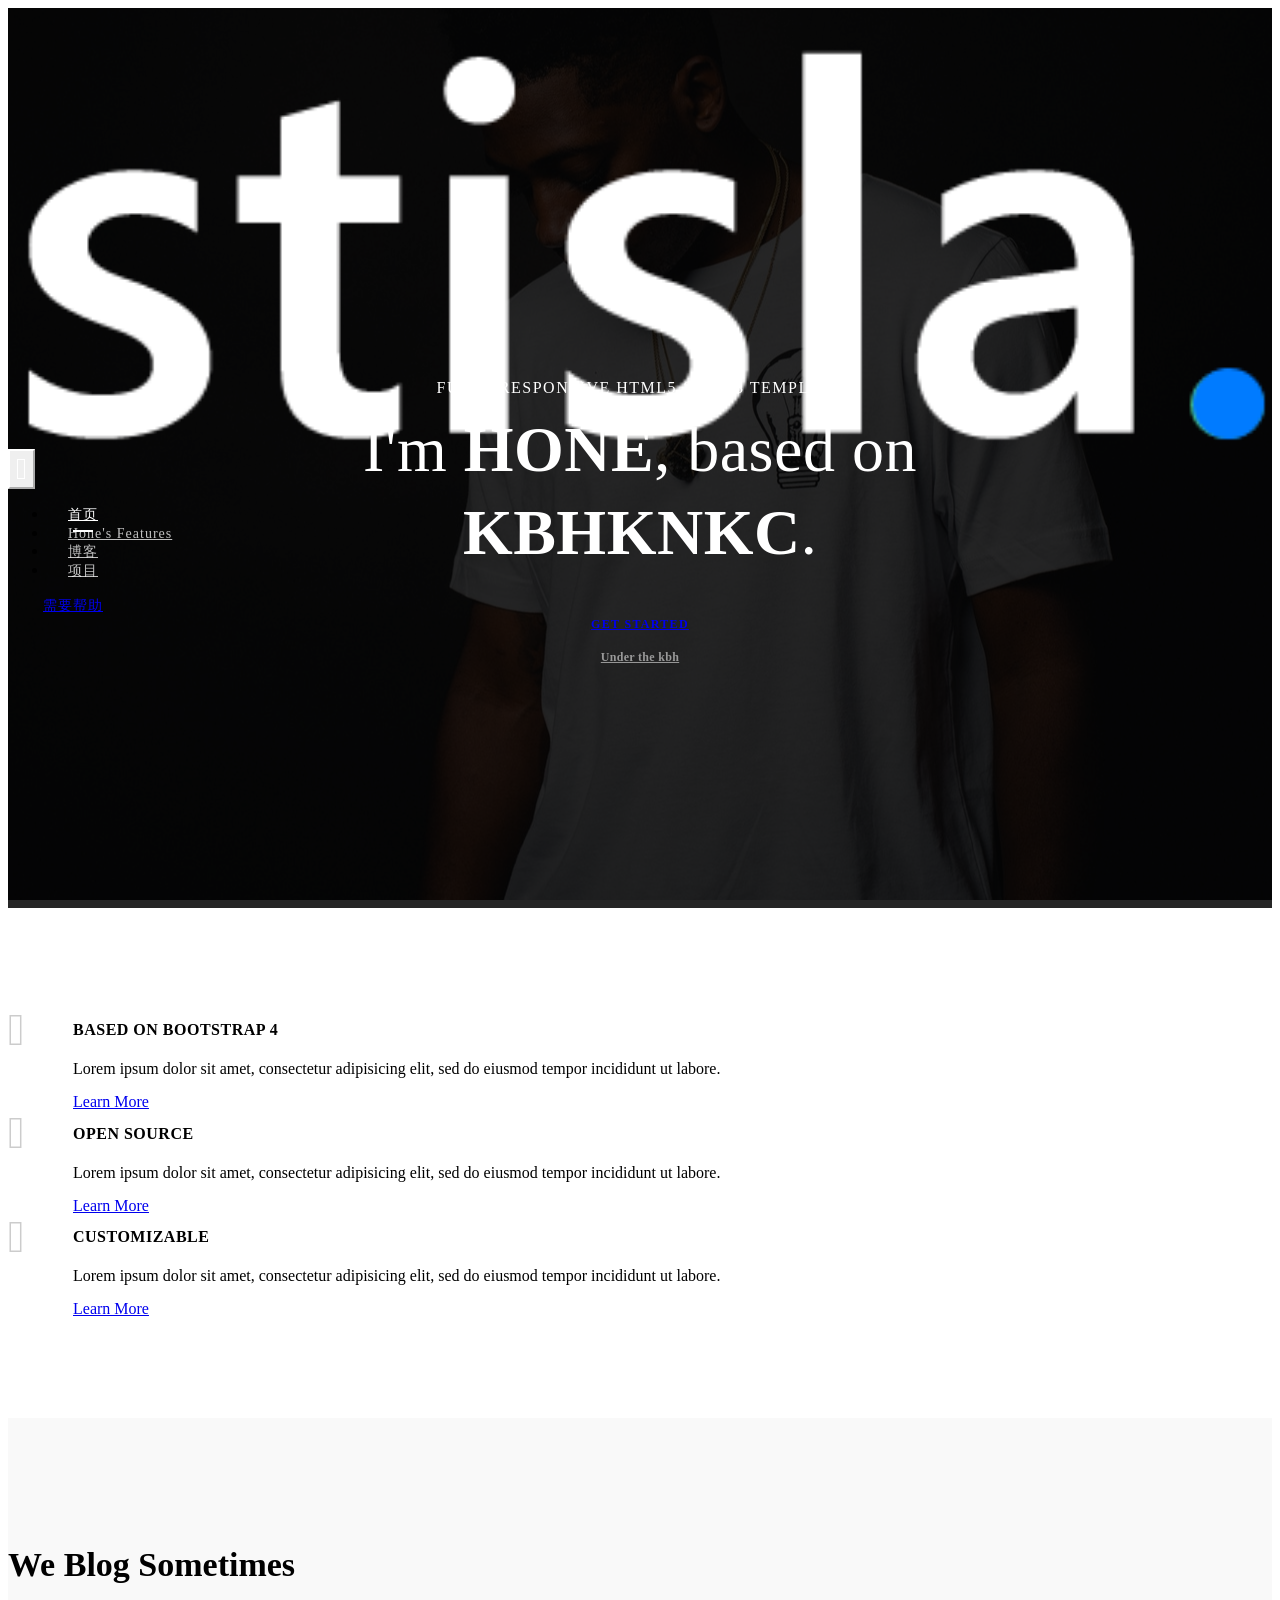
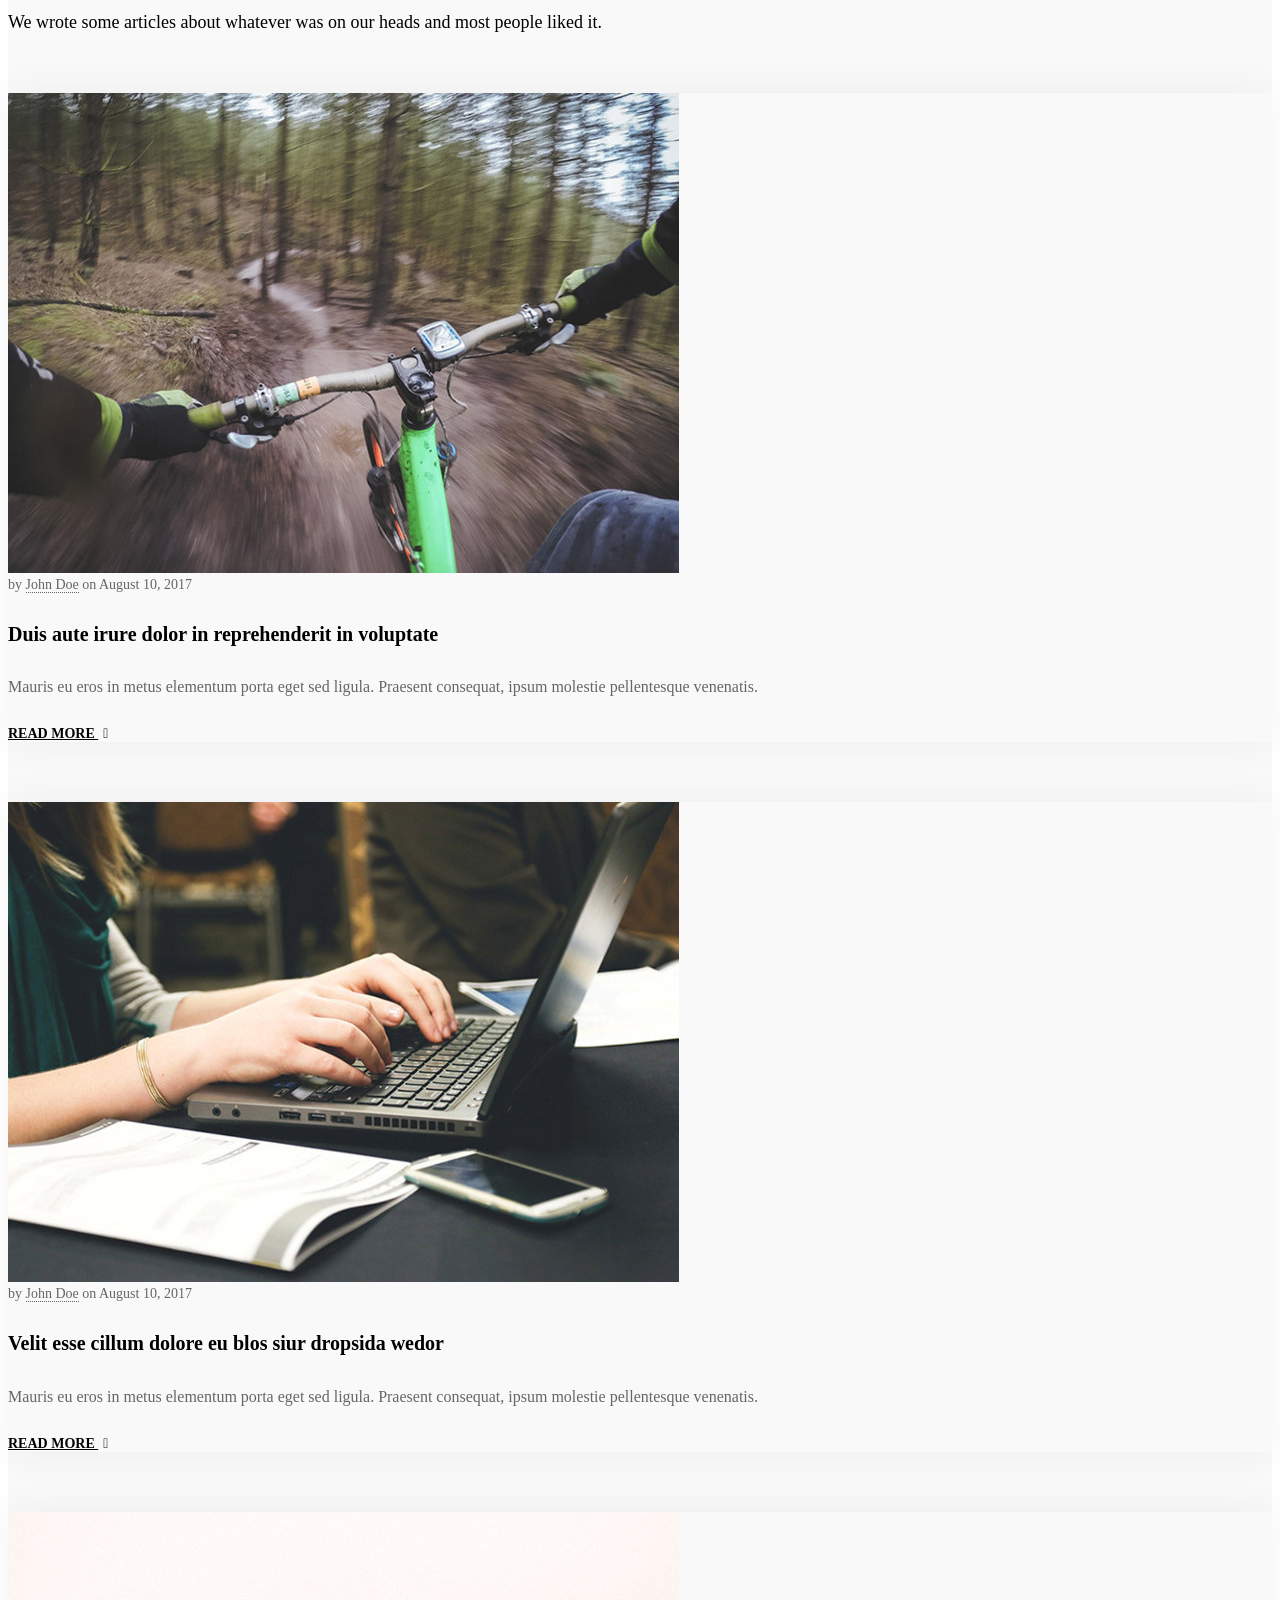
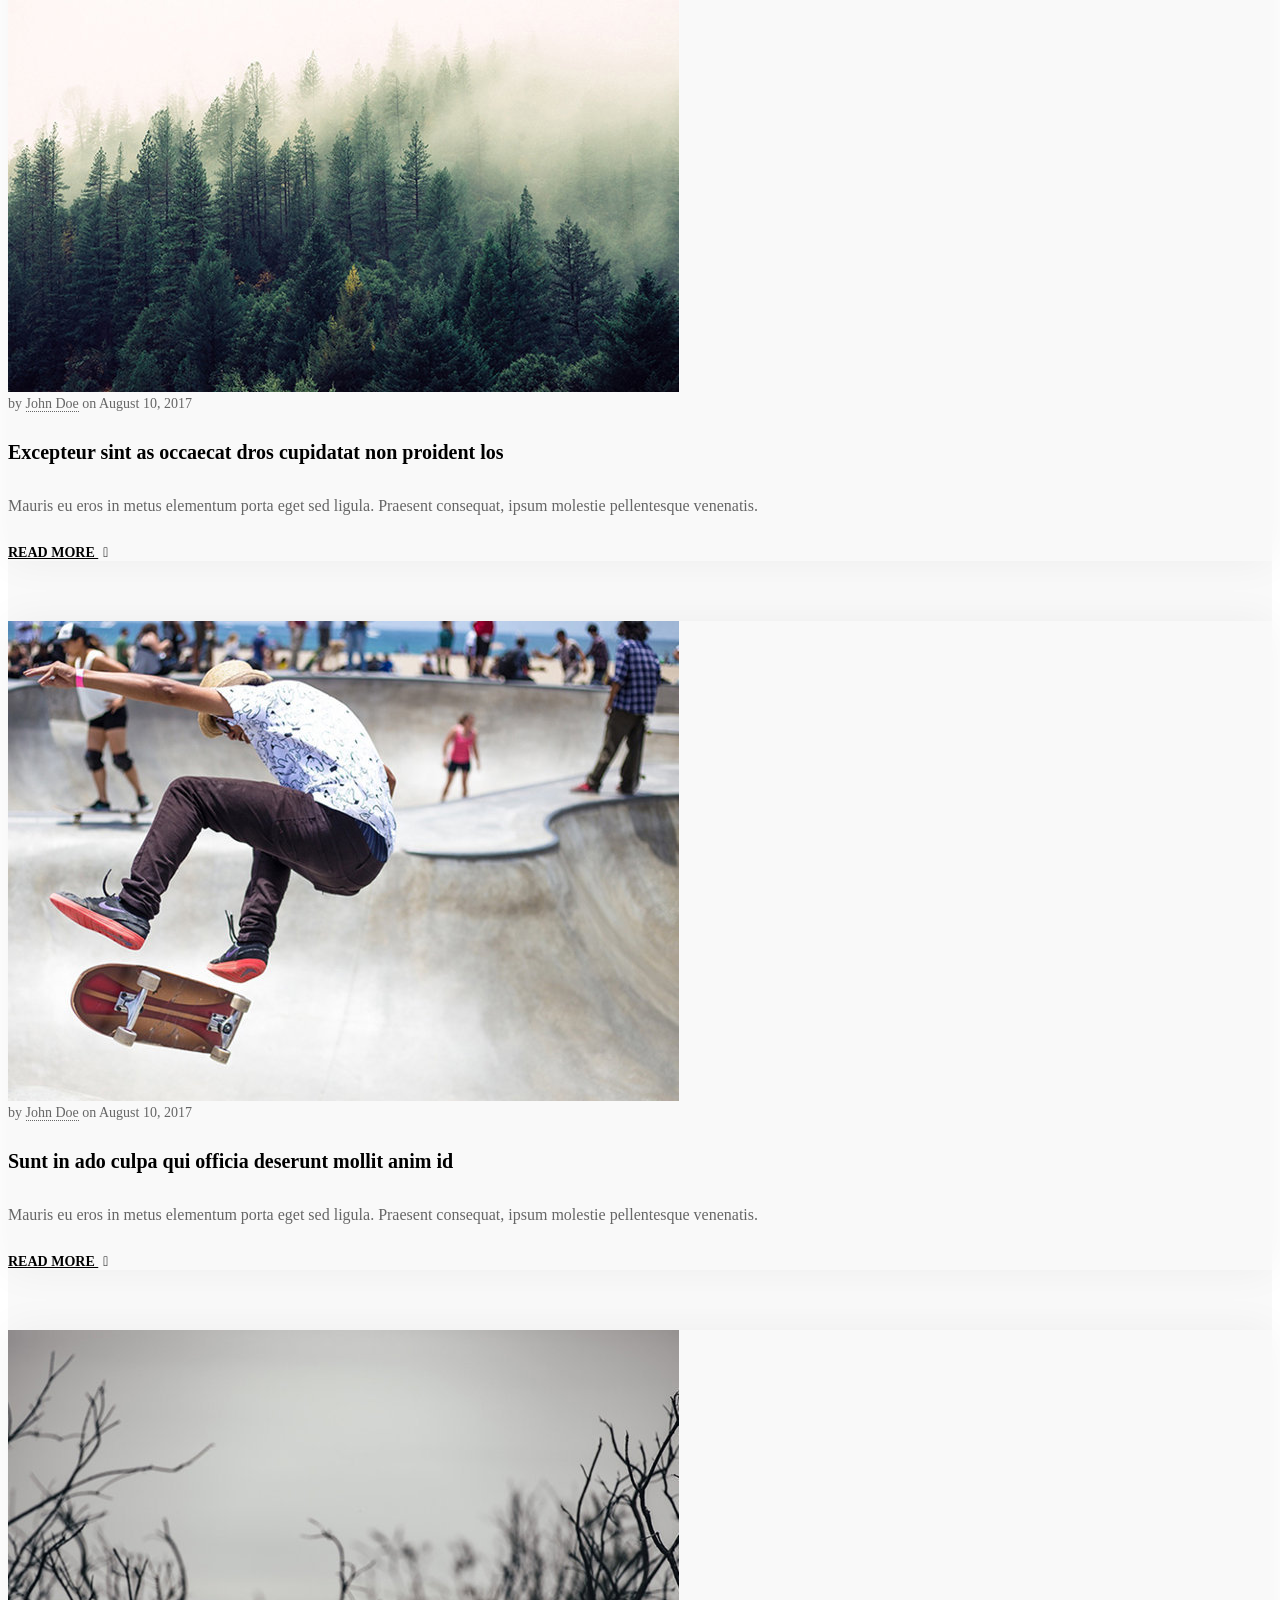
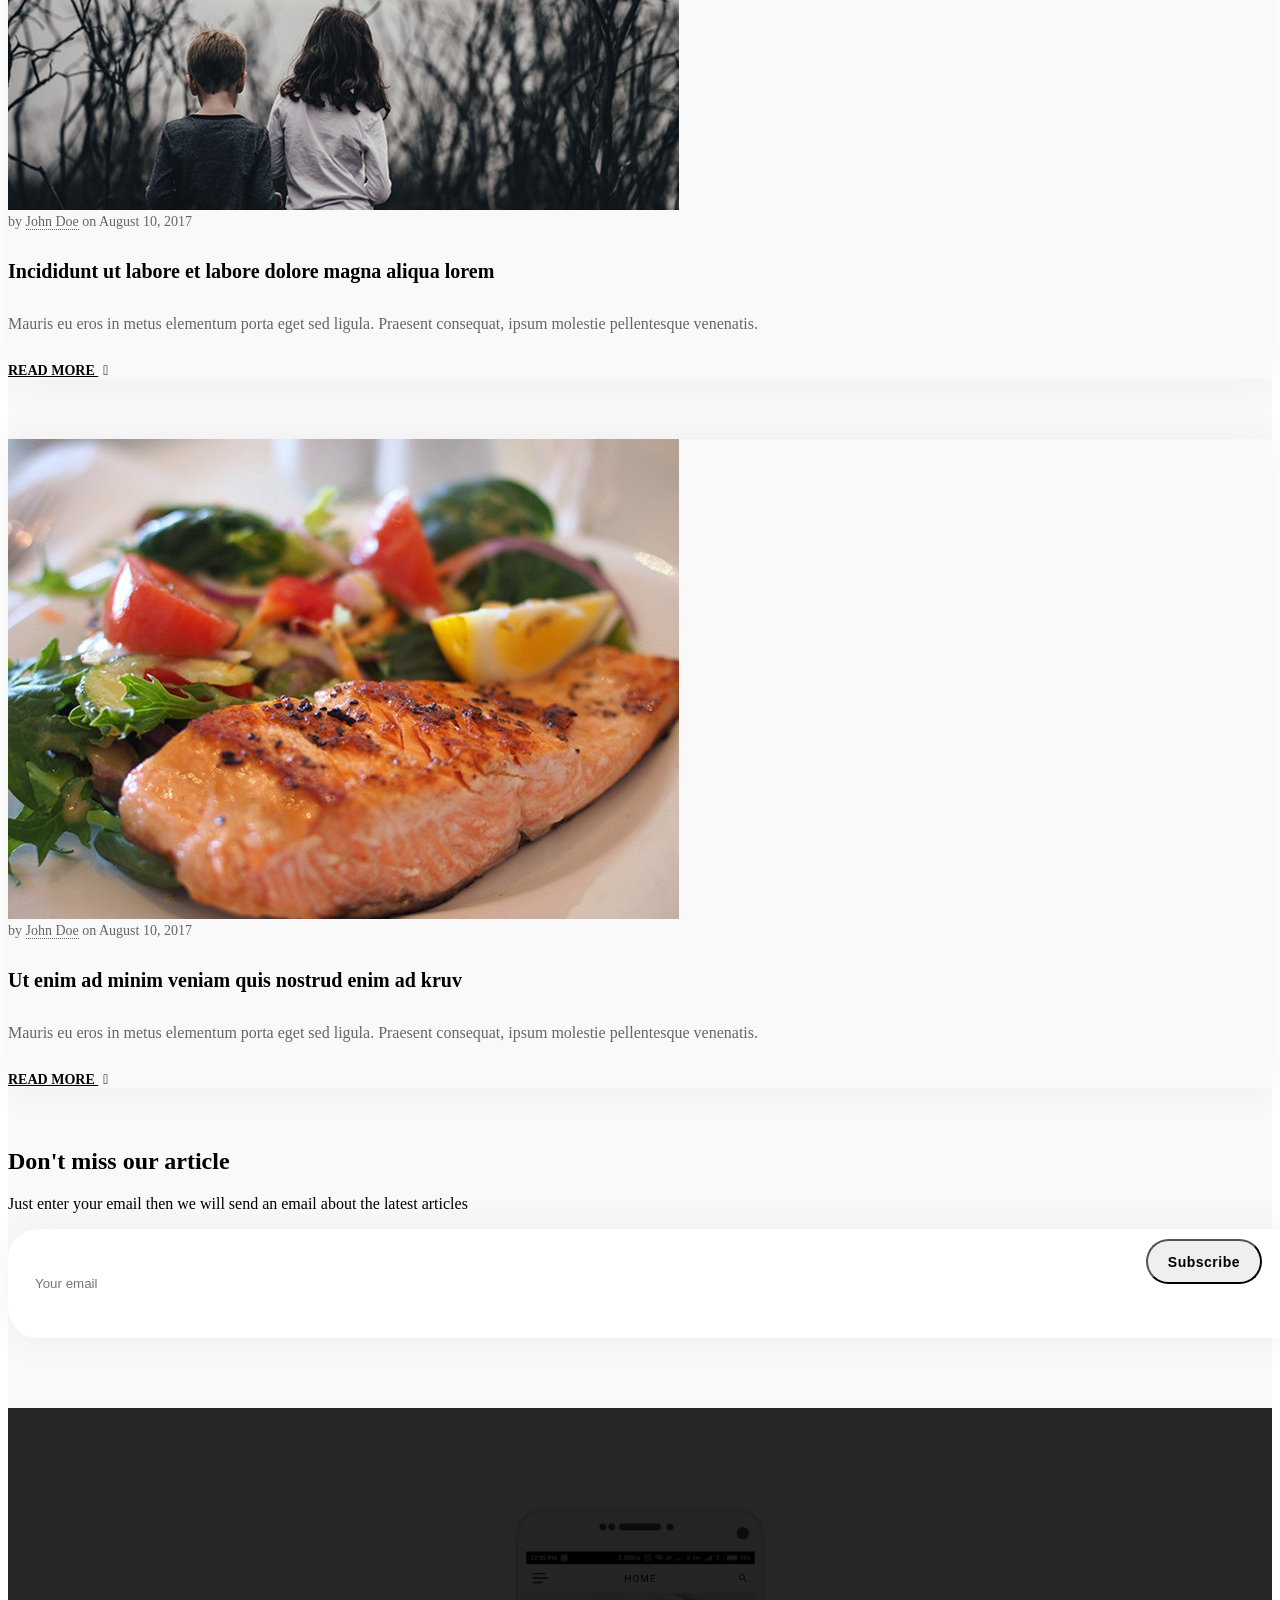
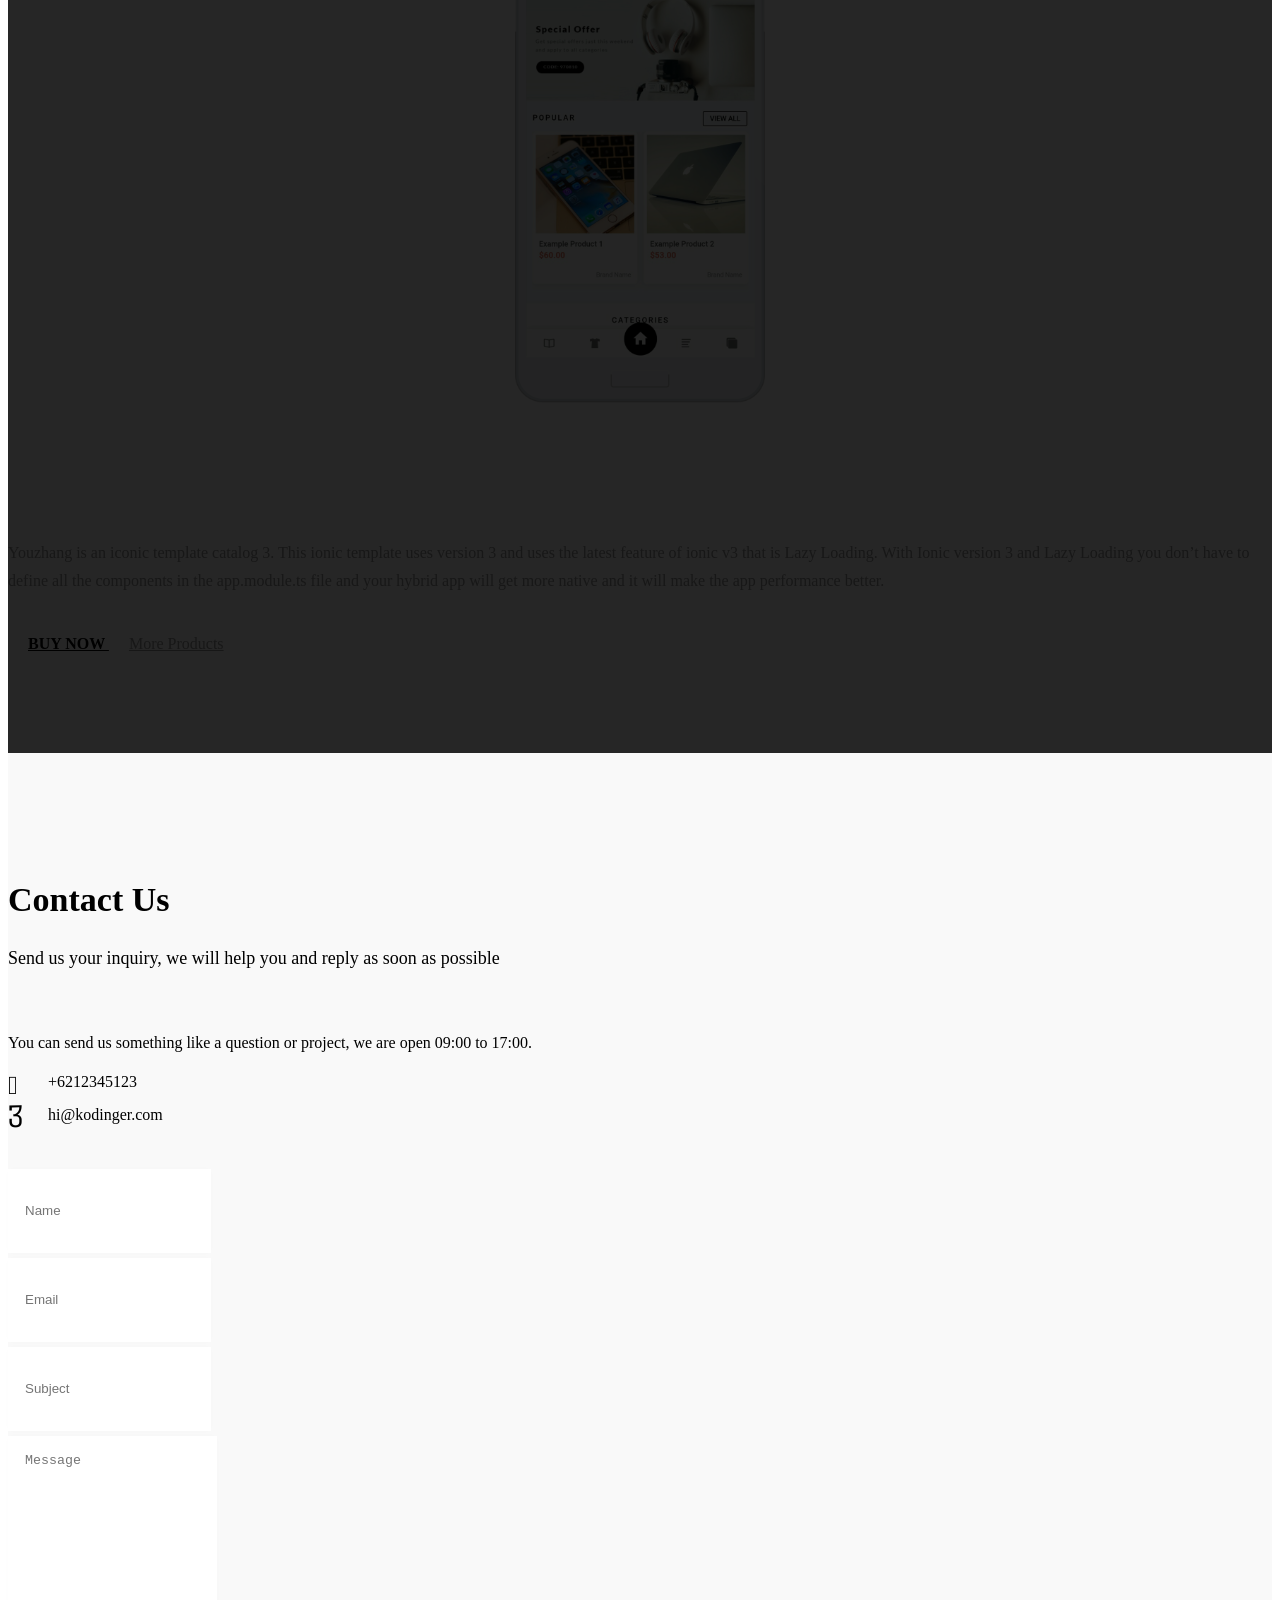
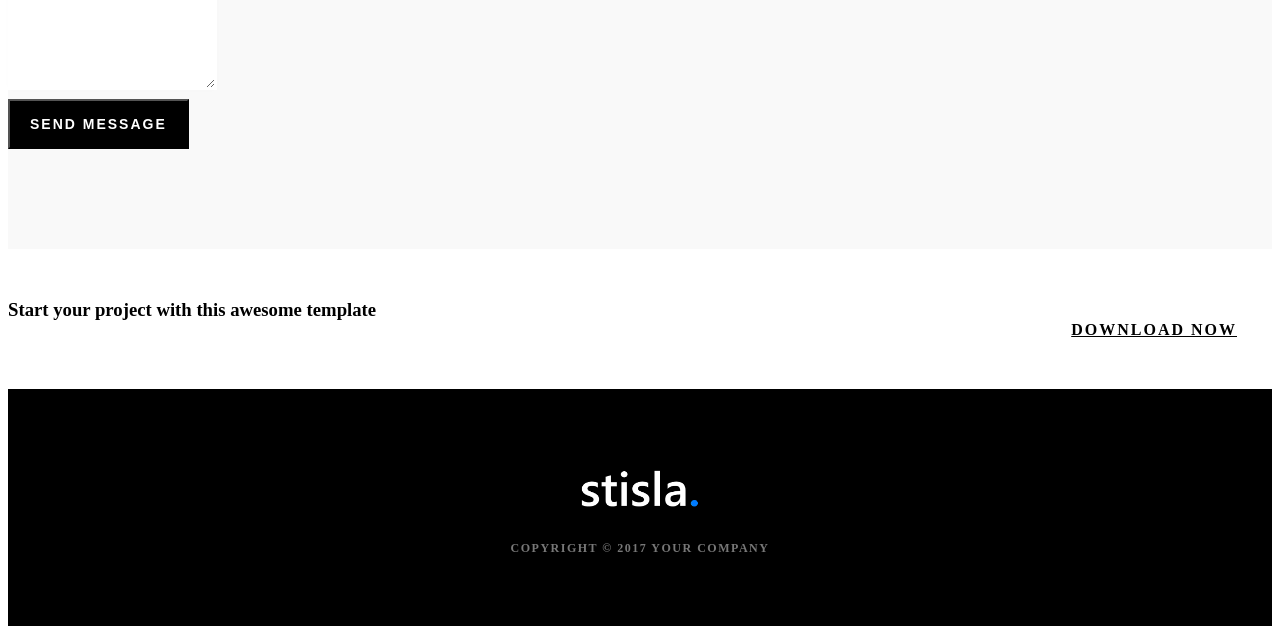
==== commit d98d9cf7: "更新 index.html" ====
--- a/index.html
+++ b/index.html
@@ -1,20 +1,5 @@
 <!DOCTYPE html>
 <html lang="en">
-<<<<<<< HEAD
-=======
-	<head>
-		<meta charset="utf-8">
-		<meta name="viewport" content="width=device-width,initial-scale=1">
-		<meta name="author" content="">
-		<meta name="keyword" content=" template, html5, css3, bootstrap4">
-		<meta name="description" content="HTML5 and CSS3 Template Based on Bootstrap 4">
-		<title>I'm Hone</title>
-		<link rel="stylesheet" href="ionicons/css/ionicons.min.css">
-		<link rel="stylesheet" href="bootstrap/css/bootstrap.min.css">
-		<link rel="stylesheet" href="sweetalert/dist/sweetalert.css">
-		<link rel="stylesheet" href="css/stisla.css">
-	</head>
->>>>>>> f2bfa12f8b0ba658ebcd555f413ccff0c6ea448a
 
 <head>
     <meta charset="utf-8">
@@ -40,25 +25,24 @@
 			    	<i class="ion-navicon"></i>
 			    </span>
 			  </button>
-<<<<<<< HEAD
             <div class="collapse navbar-collapse" id="navbarNav">
                 <div class="mr-auto"></div>
                 <ul class="navbar-nav">
                     <li class="nav-item active">
-                        <a class="nav-link smooth-link" href="#hero">Home</a>
+                        <a class="nav-link smooth-link" href="#hero">首页</a>
                     </li>
                     <li class="nav-item">
-                        <a class="nav-link smooth-link" href="#features">Stisla's Features</a>
+                        <a class="nav-link smooth-link" href="#features">Hone's Features</a>
                     </li>
                     <li class="nav-item">
-                        <a class="nav-link smooth-link" href="#blog">Blog</a>
+                        <a class="nav-link smooth-link" href="#blog">博客</a>
                     </li>
                     <li class="nav-item">
-                        <a class="nav-link smooth-link" href="#project">Project</a>
+                        <a class="nav-link smooth-link" href="#project">项目</a>
                     </li>
                 </ul>
                 <form class="form-inline">
-                    <a href="#contact" class="btn smooth-link align-middle btn-primary">Need Help?</a>
+                    <a href="#contact" class="btn smooth-link align-middle btn-primary">需要帮助</a>
                 </form>
             </div>
         </div>
@@ -75,42 +59,6 @@
             </div>
         </div>
     </section>
-=======
-			  <div class="collapse navbar-collapse" id="navbarNav">
-				  <div class="mr-auto"></div>
-			    <ul class="navbar-nav">
-			      <li class="nav-item active">
-			        <a class="nav-link smooth-link" href="#hero">首页</a>
-			      </li>
-			      <li class="nav-item">
-			        <a class="nav-link smooth-link" href="#features">Hone's Features</a>
-			      </li>
-			      <li class="nav-item">
-			        <a class="nav-link smooth-link" href="#blog">博客</a>
-			      </li>
-			      <li class="nav-item">
-			        <a class="nav-link smooth-link" href="#project">项目</a>
-			      </li>
-			    </ul>
-			    <form class="form-inline">
-				    <a href="#contact" class="btn smooth-link align-middle btn-primary">需要帮助</a>
-			    </form>
-			  </div>
-		  </div>
-		</nav>
-		<section class="hero bg-overlay" id="hero" data-bg="img/hero.jpeg">
-			<div class="text">
-				<p class="lead">Fully responsive HTML5 &amp; CSS3 template</p>
-				<h1>I'm <span class="bold">HONE</span>, based on <span class="bold">KBHKNKC</span>.</h1>
-				<div class="cta">
-					<a href="#features" class="btn btn-primary smooth-link">Get Started</a>
-					<div class="link">						
-						<a href="https://kbh.icu/">Under the kbh</a>
-					</div>
-				</div>
-			</div>
-		</section>
->>>>>>> f2bfa12f8b0ba658ebcd555f413ccff0c6ea448a
 
     <section class="padding" id="features">
         <div class="container">
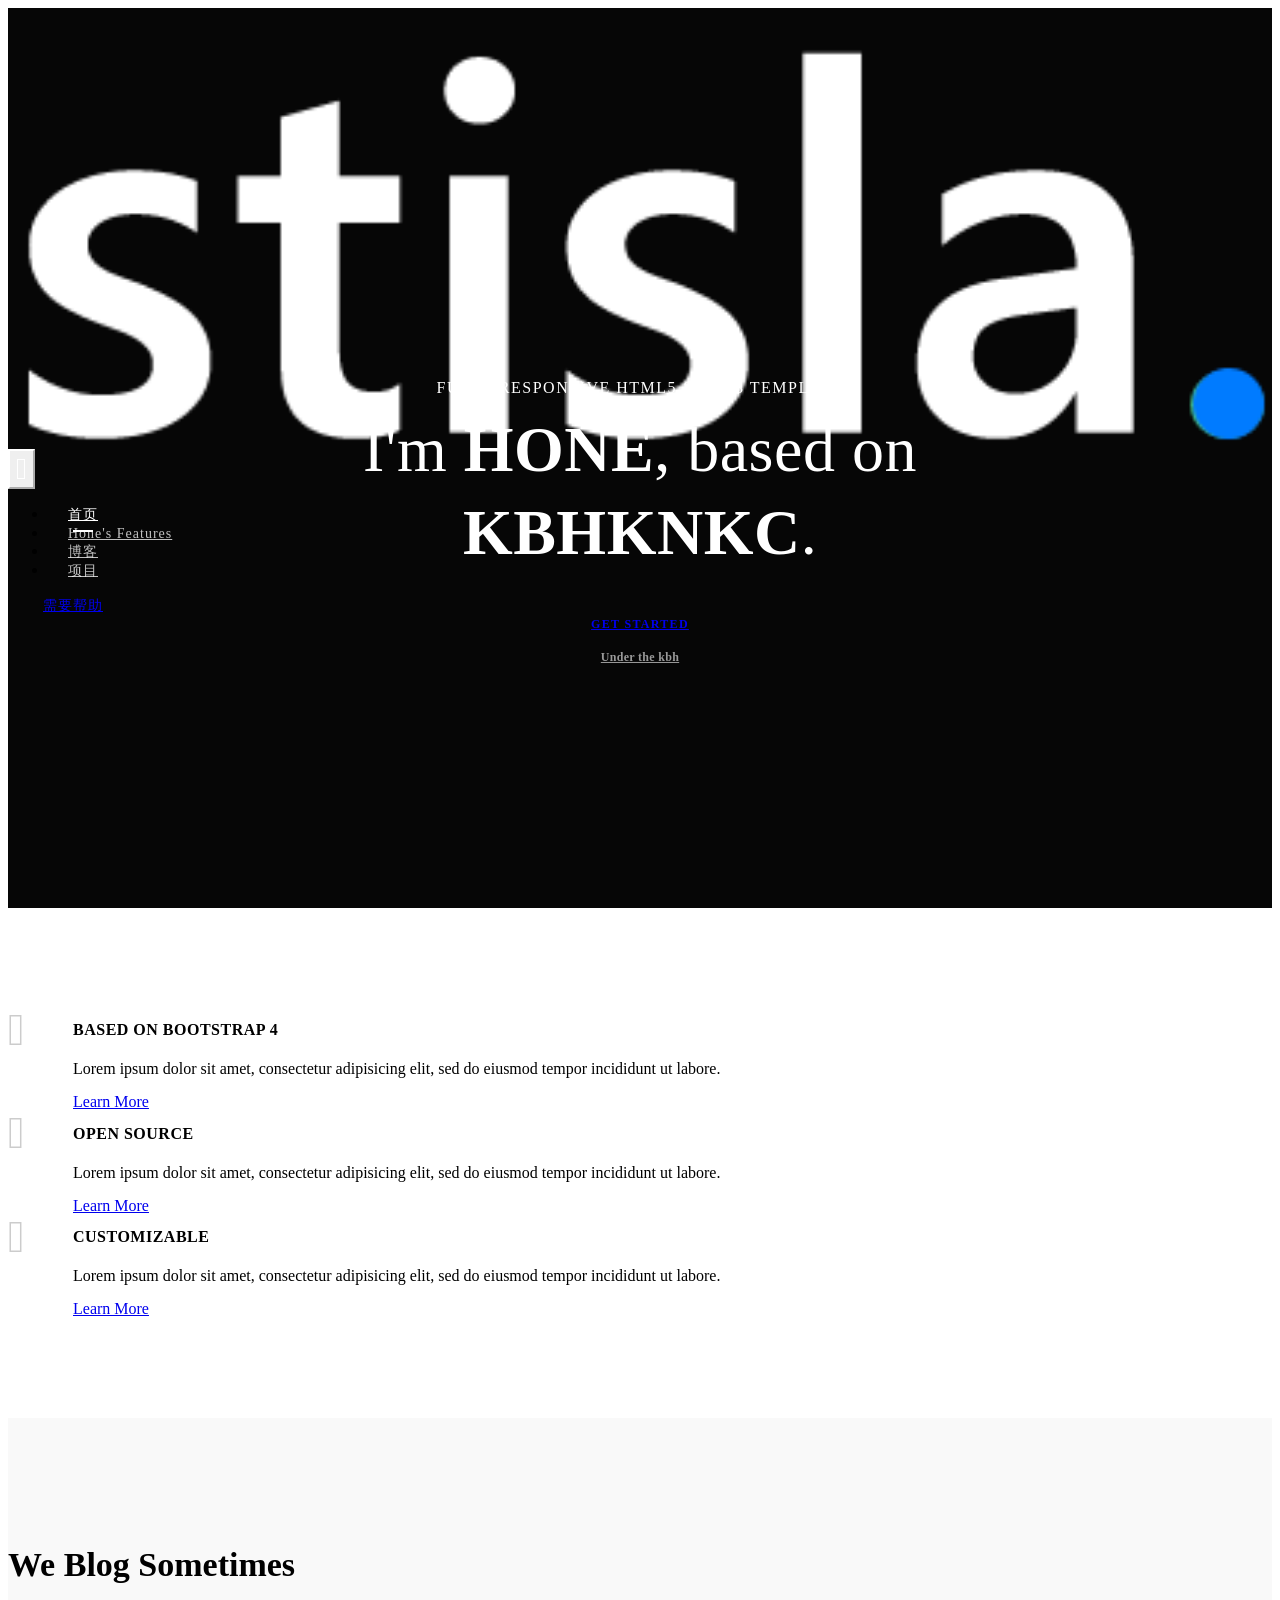
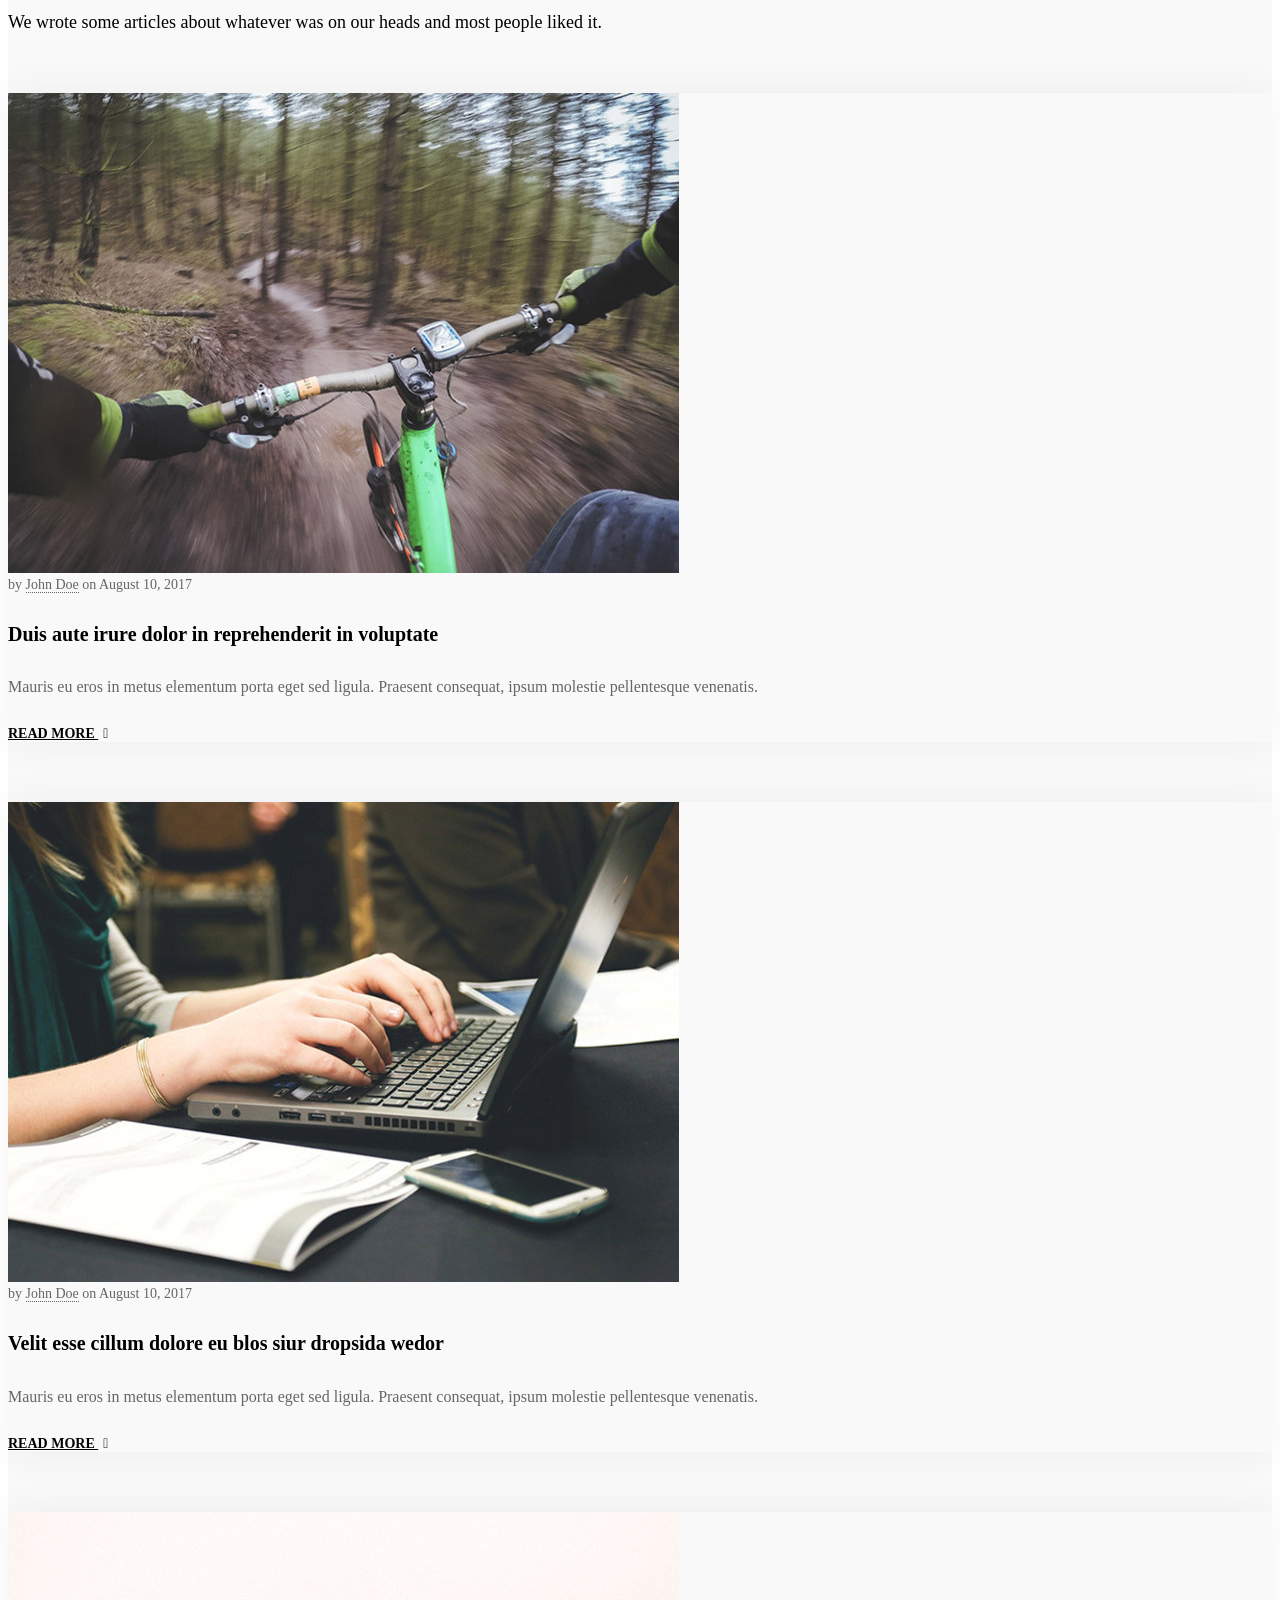
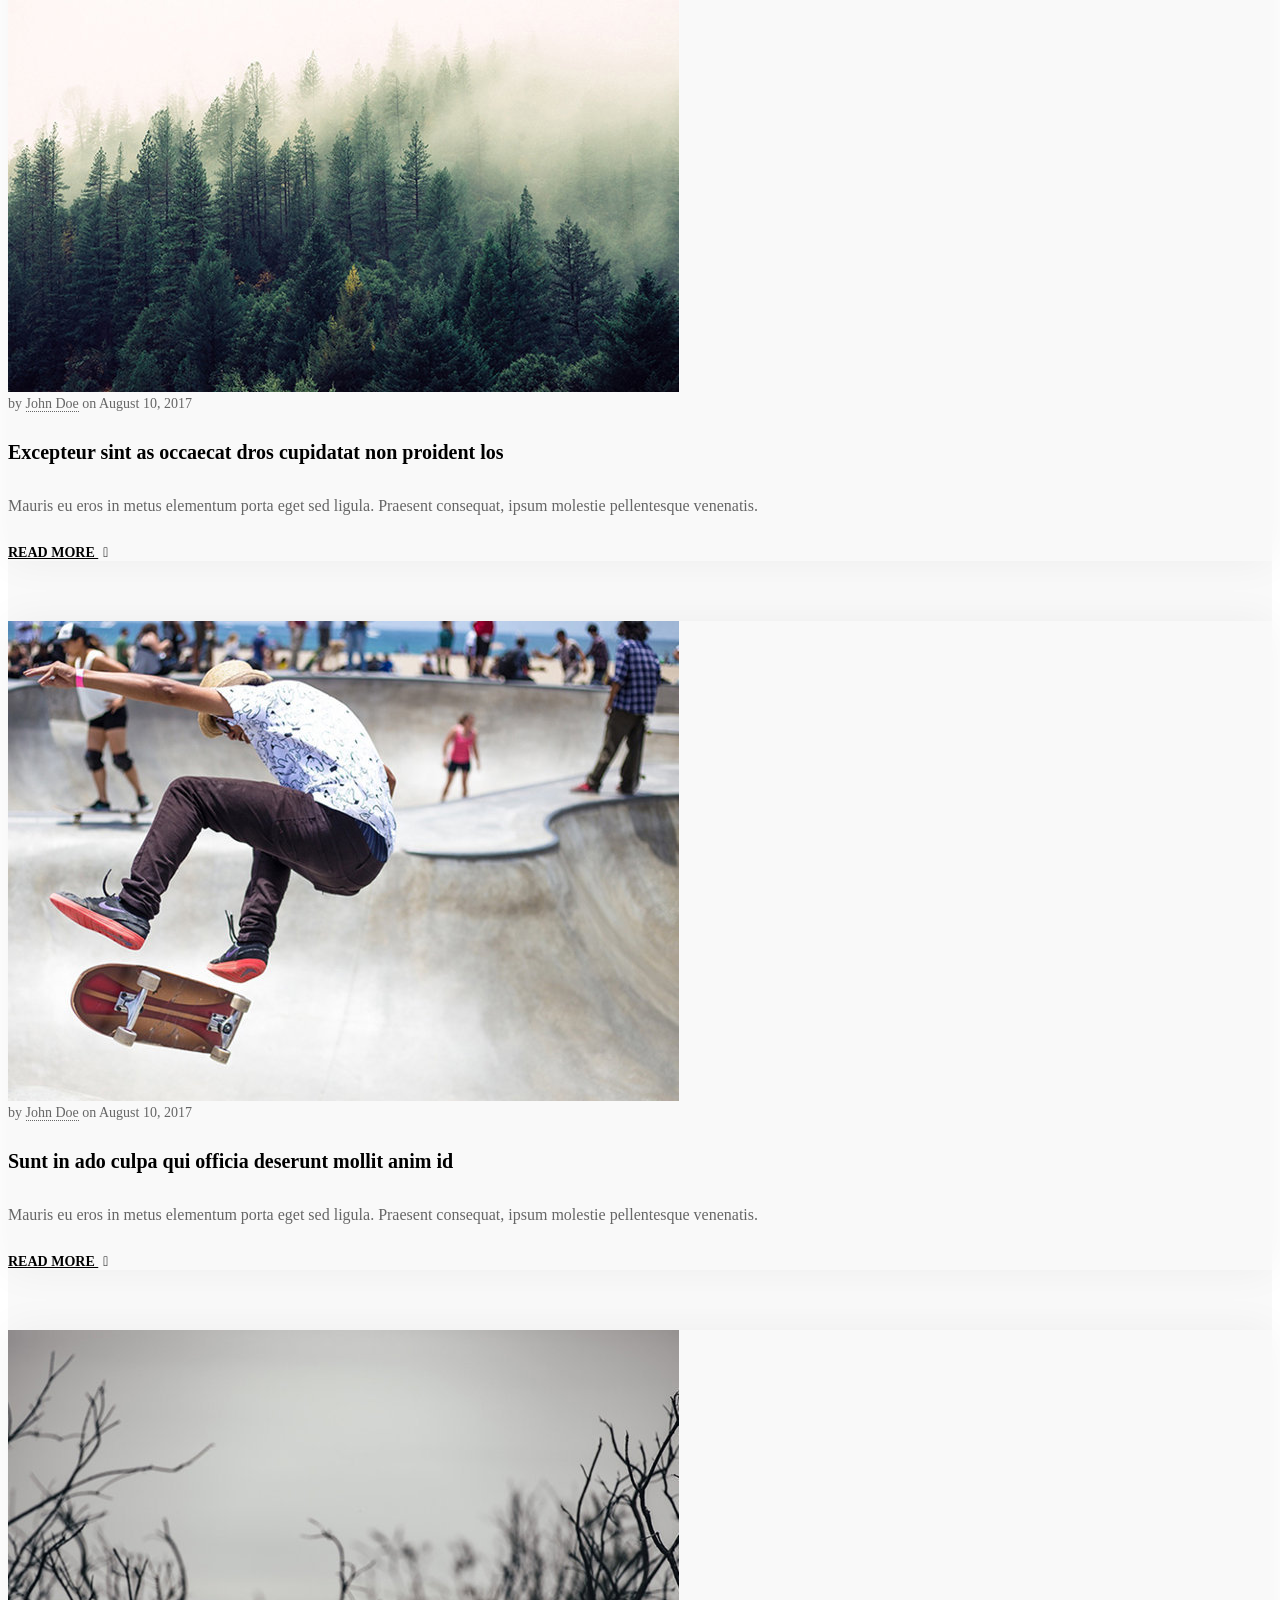
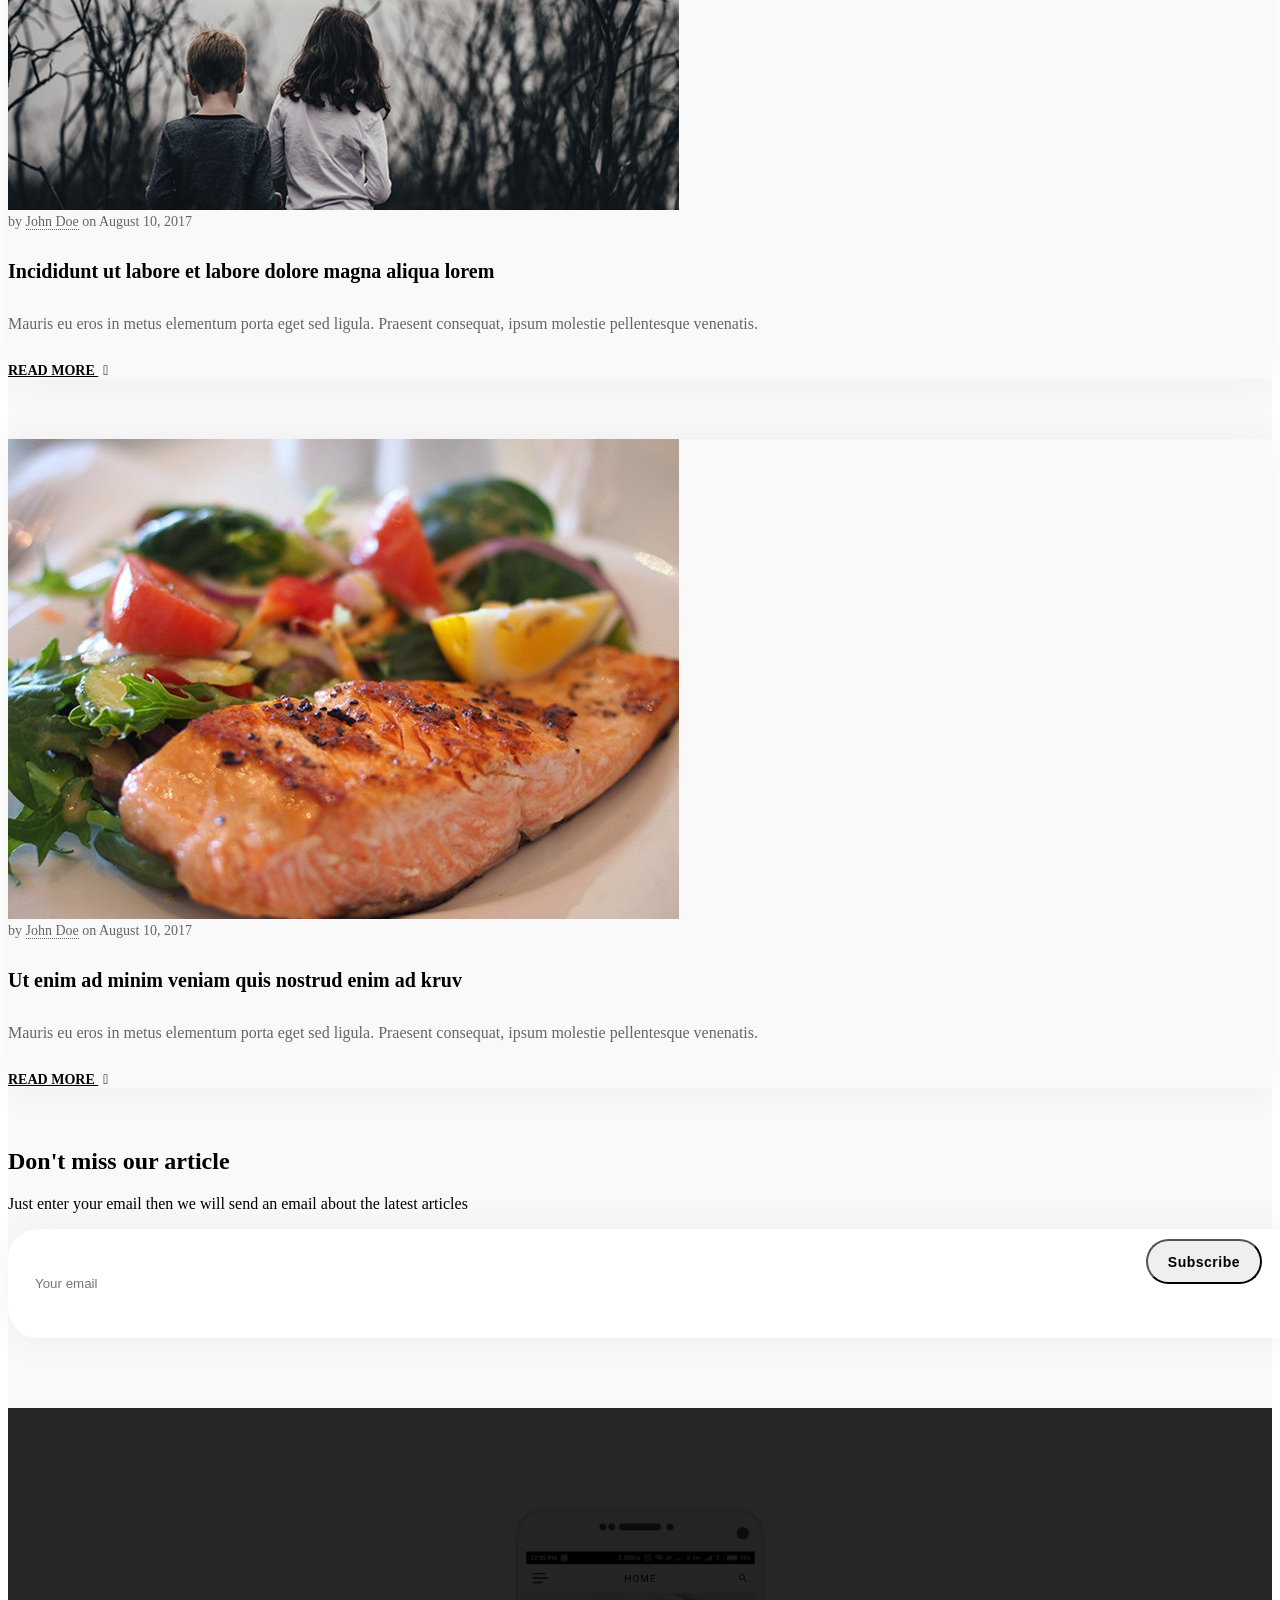
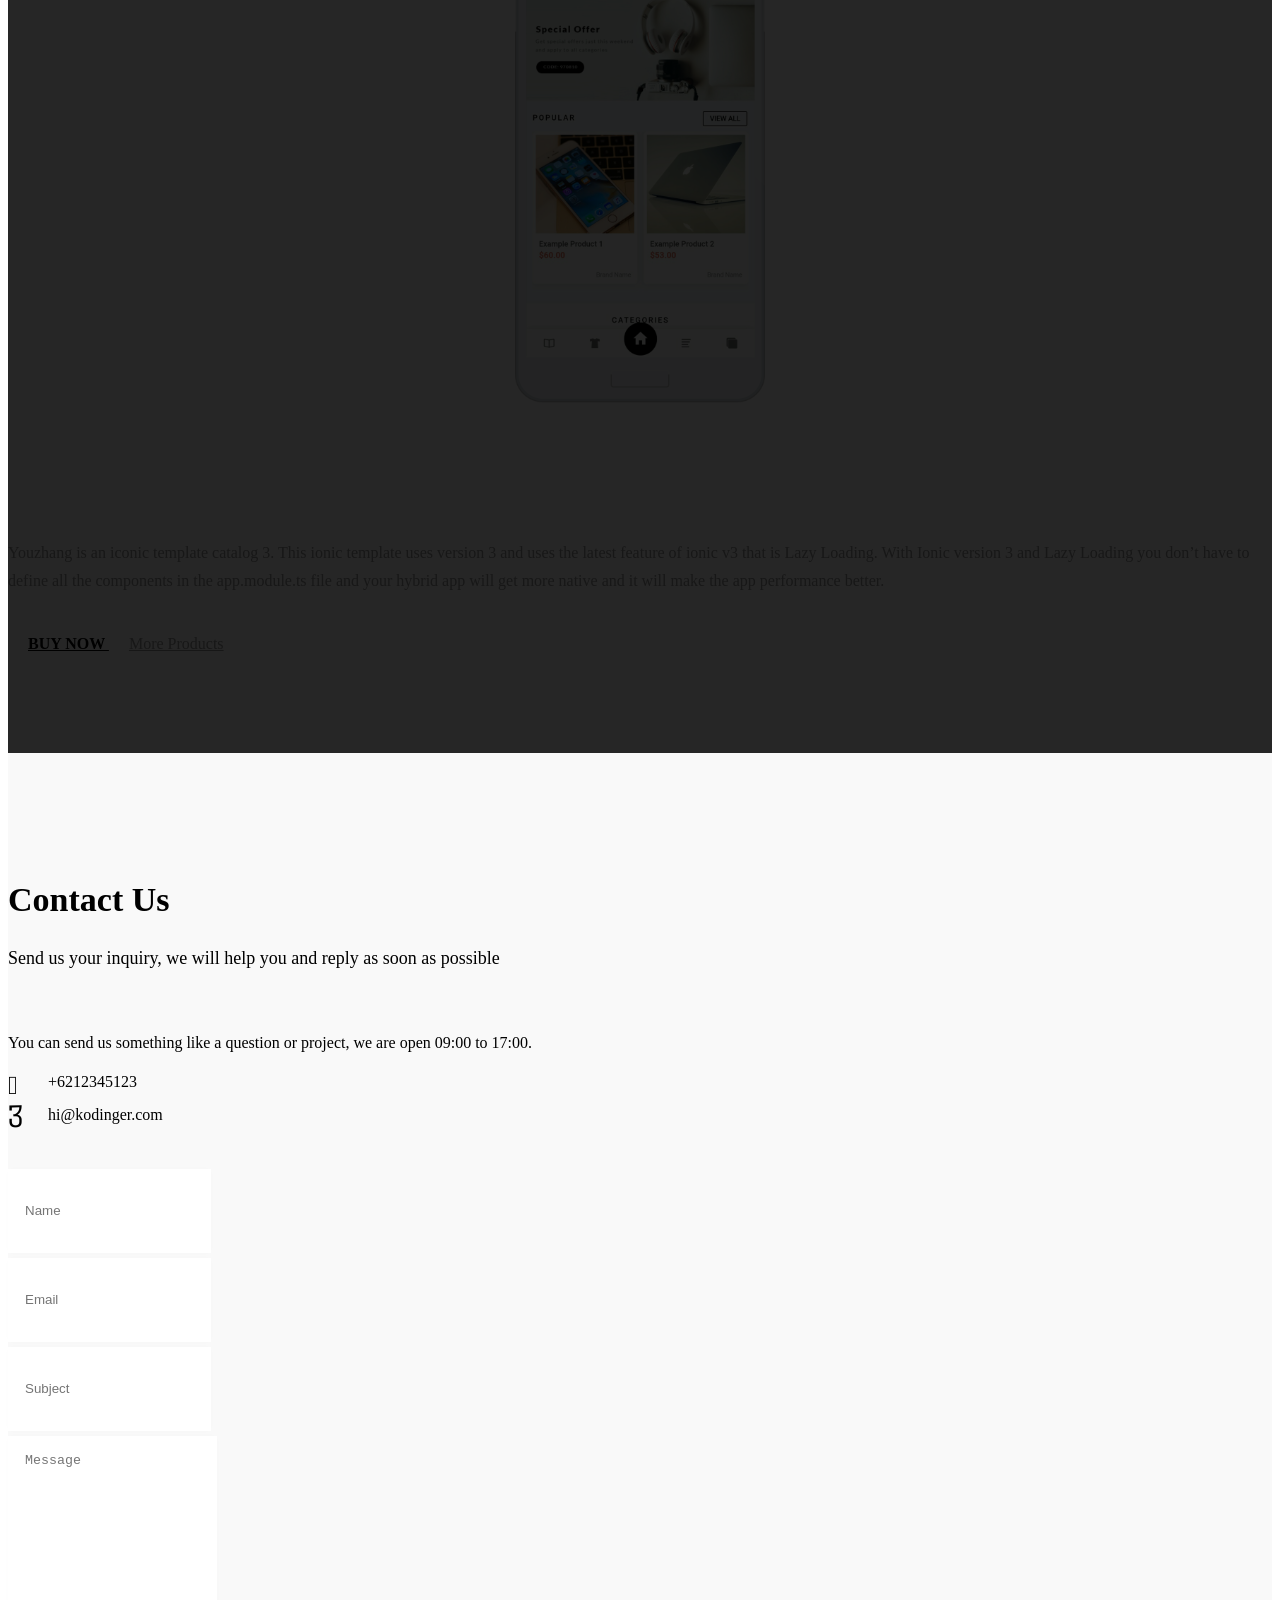
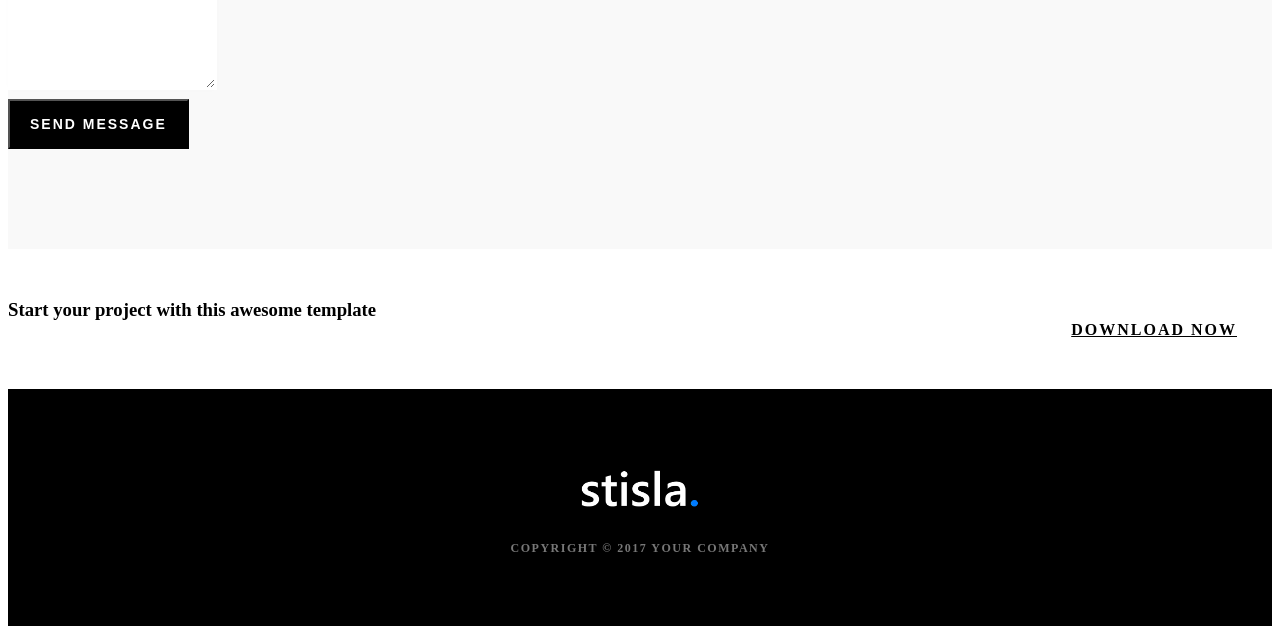
==== commit cd472dea: "Update index.html" ====
--- a/index.html
+++ b/index.html
@@ -47,7 +47,7 @@
             </div>
         </div>
     </nav>
-    <section class="hero bg-overlay" id="hero" data-bg="img/hero.jpeg">
+    <section class="hero bg-overlay" id="hero" data-bg="img/hero.png">
         <div class="text">
             <p class="lead">Fully responsive HTML5 &amp; CSS3 template</p>
             <h1>I'm <span class="bold">HONE</span>, based on <span class="bold">KBHKNKC</span>.</h1>
@@ -324,4 +324,4 @@
     <script src="js/stisla.js"></script>
 </body>
 
-</html>+</html>
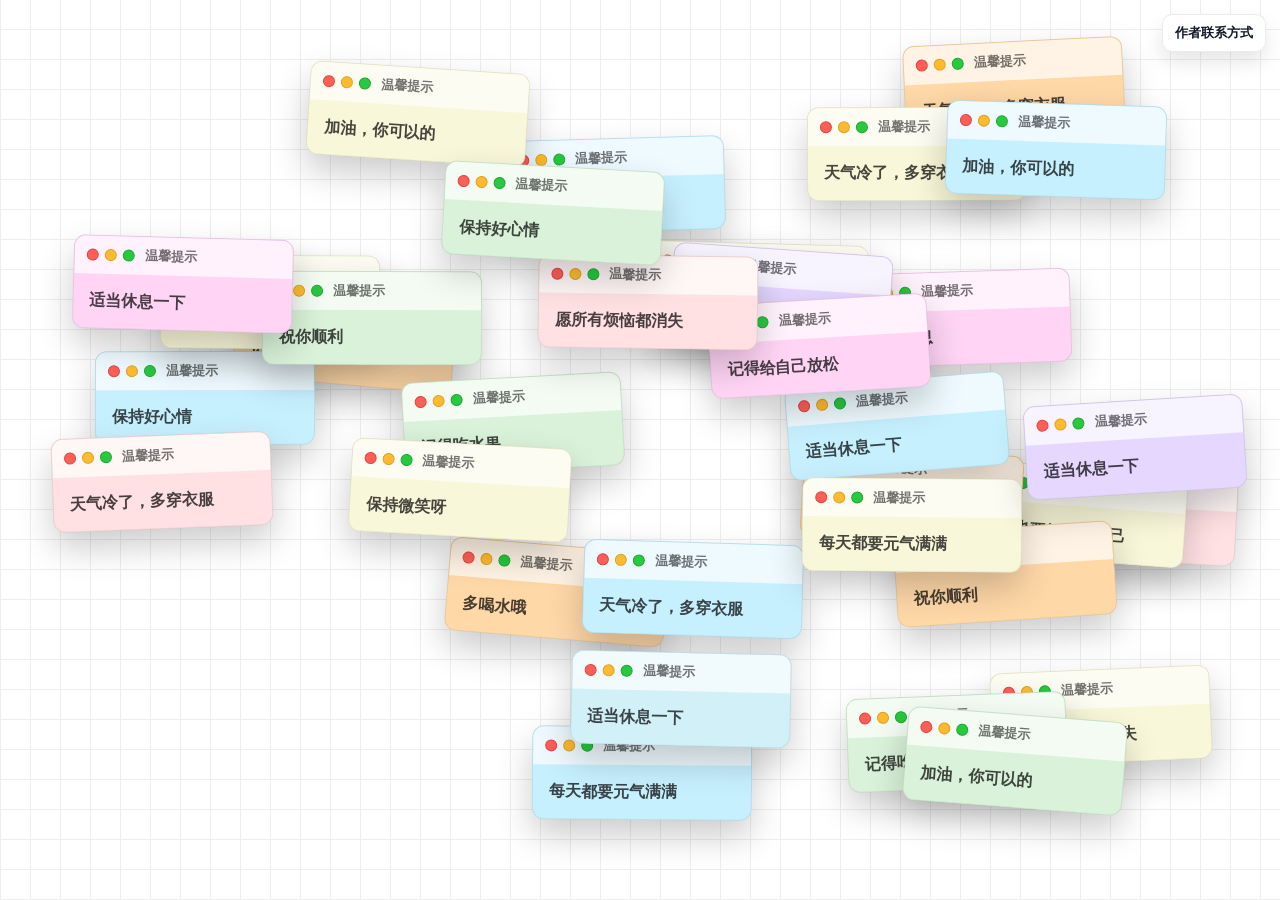
==== commit 90261ab4: "Add files via upload" ====
--- a/index.html
+++ b/index.html
@@ -1,327 +1,728 @@
-<!DOCTYPE html>
-<html lang="en">
-
-<head>
-    <meta charset="utf-8">
-    <meta name="viewport" content="width=device-width,initial-scale=1">
-    <meta name="author" content="">
-    <meta name="keyword" content=" template, html5, css3, bootstrap4">
-    <meta name="description" content="HTML5 and CSS3 Template Based on Bootstrap 4">
-    <title>I'm Hone</title>
-    <link rel="stylesheet" href="ionicons/css/ionicons.min.css">
-    <link rel="stylesheet" href="bootstrap/css/bootstrap.min.css">
-    <link rel="stylesheet" href="sweetalert/dist/sweetalert.css">
-    <link rel="stylesheet" href="css/stisla.css">
-</head>
-
-<body>
-    <nav class="navbar navbar-expand-lg main-navbar">
-        <div class="container-fluid">
-            <a class="navbar-brand" href="#">
-                <img src="img/logo-light.png" alt="Logo">
-            </a>
-            <button class="navbar-toggler" type="button" data-toggle="collapse" data-target="#navbarNav" aria-controls="navbarNav" aria-expanded="false" aria-label="Toggle navigation">
-			    <span class="navbar-toggler-icon">
-			    	<i class="ion-navicon"></i>
-			    </span>
-			  </button>
-            <div class="collapse navbar-collapse" id="navbarNav">
-                <div class="mr-auto"></div>
-                <ul class="navbar-nav">
-                    <li class="nav-item active">
-                        <a class="nav-link smooth-link" href="#hero">首页</a>
-                    </li>
-                    <li class="nav-item">
-                        <a class="nav-link smooth-link" href="#features">Hone's Features</a>
-                    </li>
-                    <li class="nav-item">
-                        <a class="nav-link smooth-link" href="#blog">博客</a>
-                    </li>
-                    <li class="nav-item">
-                        <a class="nav-link smooth-link" href="#project">项目</a>
-                    </li>
-                </ul>
-                <form class="form-inline">
-                    <a href="#contact" class="btn smooth-link align-middle btn-primary">需要帮助</a>
-                </form>
-            </div>
-        </div>
-    </nav>
-    <section class="hero bg-overlay" id="hero" data-bg="img/hero.png">
-        <div class="text">
-            <p class="lead">Fully responsive HTML5 &amp; CSS3 template</p>
-            <h1>I'm <span class="bold">HONE</span>, based on <span class="bold">KBHKNKC</span>.</h1>
-            <div class="cta">
-                <a href="#features" class="btn btn-primary smooth-link">Get Started</a>
-                <div class="link">
-                    <a href="https://kbh.icu/">Under the kbh</a>
-                </div>
-            </div>
-        </div>
-    </section>
-
-    <section class="padding" id="features">
-        <div class="container">
-            <div class="row">
-                <div class="col-12 col-md-4 col-sm-12">
-                    <div class="list-item">
-                        <div class="icon">
-                            <i class="ion-code"></i>
-                        </div>
-                        <div class="desc">
-                            <h2>Based on Bootstrap 4</h2>
-                            <p>
-                                Lorem ipsum dolor sit amet, consectetur adipisicing elit, sed do eiusmod tempor incididunt ut labore.
-                            </p>
-                            <a href="#" class="more">Learn More</a>
-                        </div>
-                    </div>
-                </div>
-                <div class="col-12 col-md-4 col-sm-12">
-                    <div class="list-item">
-                        <div class="icon">
-                            <i class="ion-social-github"></i>
-                        </div>
-                        <div class="desc">
-                            <h2>Open Source</h2>
-                            <p>
-                                Lorem ipsum dolor sit amet, consectetur adipisicing elit, sed do eiusmod tempor incididunt ut labore.
-                            </p>
-                            <a href="#" class="more">Learn More</a>
-                        </div>
-                    </div>
-                </div>
-                <div class="col-12 col-md-4 col-sm-12">
-                    <div class="list-item no-spacing">
-                        <div class="icon">
-                            <i class="ion-paintbrush"></i>
-                        </div>
-                        <div class="desc">
-                            <h2>Customizable</h2>
-                            <p>
-                                Lorem ipsum dolor sit amet, consectetur adipisicing elit, sed do eiusmod tempor incididunt ut labore.
-                            </p>
-                            <a href="#" class="more">Learn More</a>
-                        </div>
-                    </div>
-                </div>
-            </div>
-        </div>
-    </section>
-
-    <section class="padding bg-grey" id="blog">
-        <div class="container">
-            <h2 class="section-title">We Blog Sometimes</h2>
-            <p class="section-lead text-muted">We wrote some articles about whatever was on our heads and most people liked it.</p>
-            <div class="section-body">
-                <div class="row col-spacing">
-                    <div class="col-12 col-md-6 col-lg-4">
-                        <article class="card">
-                            <img class="card-img-top" src="img/news/img01.jpg" alt="Article Image">
-                            <div class="card-body">
-                                <div class="card-subtitle mb-2 text-muted">by <a href="#">John Doe</a> on August 10, 2017</div>
-                                <h4 class="card-title"><a href="#" data-toggle="read" data-id="1">Duis aute irure dolor in reprehenderit in voluptate</a></h4>
-                                <p class="card-text">Mauris eu eros in metus elementum porta eget sed ligula. Praesent consequat, ipsum molestie pellentesque venenatis.</p>
-                                <div class="text-right">
-                                    <a href="#" class="card-more" data-toggle="read" data-id="1">Read More <i class="ion-ios-arrow-right"></i></a>
-                                </div>
-                            </div>
-                        </article>
-                    </div>
-                    <div class="col-12 col-md-6 col-lg-4">
-                        <article class="card">
-                            <img class="card-img-top" src="img/news/img04.jpg" alt="Article Image">
-                            <div class="card-body">
-                                <div class="card-subtitle mb-2 text-muted">by <a href="#">John Doe</a> on August 10, 2017</div>
-                                <h4 class="card-title"><a href="#" data-toggle="read" data-id="1">Velit esse cillum dolore eu blos siur dropsida wedor</a></h4>
-                                <p class="card-text">Mauris eu eros in metus elementum porta eget sed ligula. Praesent consequat, ipsum molestie pellentesque venenatis.</p>
-                                <div class="text-right">
-                                    <a href="#" class="card-more" data-toggle="read" data-id="1">Read More <i class="ion-ios-arrow-right"></i></a>
-                                </div>
-                            </div>
-                        </article>
-                    </div>
-                    <div class="col-12 col-md-6 col-lg-4">
-                        <article class="card">
-                            <img class="card-img-top" src="img/news/img02.jpg" alt="Article Image">
-                            <div class="card-body">
-                                <div class="card-subtitle mb-2 text-muted">by <a href="#">John Doe</a> on August 10, 2017</div>
-                                <h4 class="card-title"><a href="#" data-toggle="read" data-id="1">Excepteur sint as occaecat dros cupidatat non proident los</a></h4>
-                                <p class="card-text">Mauris eu eros in metus elementum porta eget sed ligula. Praesent consequat, ipsum molestie pellentesque venenatis.</p>
-                                <div class="text-right">
-                                    <a href="#" class="card-more" data-toggle="read" data-id="1">Read More <i class="ion-ios-arrow-right"></i></a>
-                                </div>
-                            </div>
-                        </article>
-                    </div>
-                    <div class="col-12 col-md-6 col-lg-4">
-                        <article class="card">
-                            <img class="card-img-top" src="img/news/img05.jpg" alt="Article Image">
-                            <div class="card-body">
-                                <div class="card-subtitle mb-2 text-muted">by <a href="#">John Doe</a> on August 10, 2017</div>
-                                <h4 class="card-title"><a href="#" data-toggle="read" data-id="1">Sunt in ado culpa qui officia deserunt mollit anim id</a></h4>
-                                <p class="card-text">Mauris eu eros in metus elementum porta eget sed ligula. Praesent consequat, ipsum molestie pellentesque venenatis.</p>
-                                <div class="text-right">
-                                    <a href="#" class="card-more" data-toggle="read" data-id="1">Read More <i class="ion-ios-arrow-right"></i></a>
-                                </div>
-                            </div>
-                        </article>
-                    </div>
-                    <div class="col-12 col-md-6 col-lg-4">
-                        <article class="card">
-                            <img class="card-img-top" src="img/news/img03.jpg" alt="Article Image">
-                            <div class="card-body">
-                                <div class="card-subtitle mb-2 text-muted">by <a href="#">John Doe</a> on August 10, 2017</div>
-                                <h4 class="card-title"><a href="#" data-toggle="read" data-id="1">Incididunt ut labore et labore dolore magna aliqua lorem</a></h4>
-                                <p class="card-text">Mauris eu eros in metus elementum porta eget sed ligula. Praesent consequat, ipsum molestie pellentesque venenatis.</p>
-                                <div class="text-right">
-                                    <a href="#" class="card-more" data-toggle="read" data-id="1">Read More <i class="ion-ios-arrow-right"></i></a>
-                                </div>
-                            </div>
-                        </article>
-                    </div>
-                    <div class="col-12 col-md-6 col-lg-4">
-                        <article class="card">
-                            <img class="card-img-top" src="img/news/img06.jpg" alt="Article Image">
-                            <div class="card-body">
-                                <div class="card-subtitle mb-2 text-muted">by <a href="#">John Doe</a> on August 10, 2017</div>
-                                <h4 class="card-title"><a href="#" data-toggle="read" data-id="1">Ut enim ad minim veniam quis nostrud enim ad kruv</a></h4>
-                                <p class="card-text">Mauris eu eros in metus elementum porta eget sed ligula. Praesent consequat, ipsum molestie pellentesque venenatis.</p>
-                                <div class="text-right">
-                                    <a href="#" class="card-more" data-toggle="read" data-id="1">Read More <i class="ion-ios-arrow-right"></i></a>
-                                </div>
-                            </div>
-                        </article>
-                    </div>
-                </div>
-            </div>
-
-            <div class="row align-items-center mt-5">
-                <div class="col-12 col-md-6">
-                    <h2>Don't miss our article</h2>
-                    <p class="text-muted">Just enter your email then we will send an email about the latest articles</p>
-                </div>
-                <div class="col-12 col-md-6">
-                    <form class="subscribe" action="#">
-                        <input type="email" name="email" class="form-control" placeholder="Your email">
-                        <button class="btn btn-primary">Subscribe</button>
-                    </form>
-                </div>
-            </div>
-        </div>
-    </section>
-    <div class="tlinks">Collect from <a href="http://www.cssmoban.com/" title="网站模板">网站模板</a></div>
-
-    <section class="bg-overlay padding" id="project" data-bg="img/projects.jpeg">
-        <div class="container">
-            <div class="row align-items-center">
-                <div class="col-12 col-md-6">
-                    <figure class="projects-picture">
-                        <img src="img/youzhang.png" alt="Youzhang">
-                    </figure>
-                </div>
-                <div class="col-12 col-md-6">
-                    <div class="projects-details">
-                        <div class="projects-badge">
-                            Featured
-                        </div>
-                        <h2 class="projects-title">Youzhang - Ionic 3 Catalogue Template</h2>
-                        <p class="projects-description">
-                            Youzhang is an iconic template catalog 3. This ionic template uses version 3 and uses the latest feature of ionic v3 that is Lazy Loading. With Ionic version 3 and Lazy Loading you don’t have to define all the components in the app.module.ts file and
-                            your hybrid app will get more native and it will make the app performance better.
-                        </p>
-                        <div class="projects-cta">
-                            <a href="#" class="btn btn-primary" target="_blank">
-									Buy Now
-								</a>
-                            <a href="#" class="btn btn-link" target="_blank">
-									More Products
-								</a>
-                        </div>
-                    </div>
-                </div>
-            </div>
-        </div>
-    </section>
-
-    <section class="padding bg-grey" id="contact">
-        <div class="container">
-            <h2 class="section-title text-center">Contact Us</h2>
-            <p class="section-lead text-center text-muted">Send us your inquiry, we will help you and reply as soon as possible</p>
-            <div class="section-body">
-                <div class="row col-spacing">
-                    <div class="col-12 col-md-5">
-                        <p class="contact-text">You can send us something like a question or project, we are open 09:00 to 17:00.</p>
-                        <ul class="contact-icon">
-                            <li><i class="ion ion-ios-telephone"></i>
-                                <div>+6212345123</div>
-                            </li>
-                            <li><i class="ion ion-ios-email"></i>
-                                <div>hi@kodinger.com</div>
-                            </li>
-                        </ul>
-
-                    </div>
-                    <div class="col-12 col-md-7">
-                        <form class="contact row" id="contact-form">
-                            <div class="form-group col-6">
-                                <input type="text" class="form-control" placeholder="Name" name="name" required="">
-                            </div>
-                            <div class="form-group col-6">
-                                <input type="email" class="form-control" placeholder="Email" name="email" required="">
-                            </div>
-                            <div class="form-group col-12">
-                                <input type="text" class="form-control" placeholder="Subject" name="subject" required="">
-                            </div>
-                            <div class="form-group col-12">
-                                <textarea class="form-control" placeholder="Message" name="message" required></textarea>
-                            </div>
-                            <div class="form-group col-12 mt-2">
-                                <button class="btn btn-primary">
-										Send Message
-									</button>
-                            </div>
-                        </form>
-                    </div>
-                </div>
-            </div>
-        </div>
-    </section>
-
-    <section class="callout">
-        <div class="container">
-            <div class="row align-items-center">
-                <div class="col-12 col-md-8 text">
-                    <h3>Start your project with this awesome template</h3>
-                </div>
-                <div class="col-12 col-md-4 cta">
-                    <a href="#" class="btn btn-outline-primary">
-							Download Now
-						</a>
-                </div>
-            </div>
-        </div>
-    </section>
-
-    <footer>
-        <div class="container">
-            <figure>
-                <img src="img/logo-light.png" alt="Logo">
-            </figure>
-            <p>
-                Copyright &copy; 2017 Your Company
-            </p>
-            <!-- 				<p>
-					More Templates <a href="http://www.cssmoban.com/" target="_blank" title="模板之家">模板之家</a> - Collect from <a href="http://www.cssmoban.com/" title="网页模板" target="_blank">网页模板</a>
-				</p> -->
-        </div>
-    </footer>
-
-    <script src="js/jquery.min.js"></script>
-    <script src="bootstrap/js/bootstrap.min.js"></script>
-    <script src="js/jquery.easeScroll.js"></script>
-    <script src="sweetalert/dist/sweetalert.min.js"></script>
-    <script src="js/stisla.js"></script>
-</body>
-
-</html>
+<!DOCTYPE html>
+<html lang="zh-CN">
+	<head>
+		<meta charset="UTF-8" />
+		<meta name="viewport" content="width=device-width, initial-scale=1.0" />
+		<title>便签墙</title>
+		<style>
+			* {
+				box-sizing: border-box;
+				margin: 0;
+				padding: 0;
+			}
+
+			body {
+				font-family: -apple-system, BlinkMacSystemFont, 'Segoe UI', sans-serif;
+				background-image: linear-gradient(0deg, #eee 1px, transparent 0),
+					linear-gradient(90deg, #eee 1px, transparent 0);
+				background-size: 30px 30px;
+				color: #333;
+				min-height: 100dvh;
+				overflow: hidden;
+			}
+
+			body.has-maximized-card {
+				overflow: hidden;
+			}
+
+			body.is-mobile {
+				overflow-y: auto;
+			}
+
+			#board {
+				position: relative;
+				width: 100vw;
+				height: 100dvh;
+				overflow: hidden;
+			}
+
+			body.is-mobile #board {
+				height: auto;
+				min-height: 100dvh;
+			}
+
+			.contact-entry {
+				position: fixed;
+				top: 14px;
+				right: 14px;
+				z-index: 1000001;
+				display: inline-flex;
+				align-items: center;
+				justify-content: center;
+				padding: 9px 12px;
+				border-radius: 10px;
+				text-decoration: none;
+				font-size: 13px;
+				font-weight: 600;
+				color: #111827;
+				background: rgba(255, 255, 255, 0.92);
+				border: 1px solid rgba(0, 0, 0, 0.08);
+				box-shadow: 0 10px 20px rgba(0, 0, 0, 0.1);
+				backdrop-filter: blur(6px);
+			}
+
+			.contact-entry:hover {
+				background: #ffffff;
+			}
+
+			@media (max-width: 768px) {
+				.contact-entry {
+					top: 10px;
+					right: 10px;
+					padding: 8px 10px;
+					font-size: 12px;
+				}
+			}
+
+			.card {
+				position: absolute;
+				width: 220px;
+				border-radius: 12px;
+				box-shadow: 0 16px 35px rgba(0, 0, 0, 0.2);
+				background: #fff;
+				border: 1px solid rgba(0, 0, 0, 0.08);
+				overflow: hidden;
+				opacity: 0;
+				transform-origin: center;
+				transition: transform 0.35s ease, opacity 0.35s ease, left 0.35s ease,
+					top 0.35s ease, width 0.35s ease, height 0.35s ease,
+					border-radius 0.35s ease;
+			}
+
+			.card.dragging {
+				transition: none;
+				box-shadow: 0 22px 45px rgba(0, 0, 0, 0.35);
+			}
+
+			.card.maximized {
+				position: fixed;
+				inset: 0;
+				width: 100vw;
+				height: 100vh;
+				height: 100dvh;
+				border-radius: 0;
+				box-shadow: 0 28px 60px rgba(0, 0, 0, 0.4);
+			}
+
+			.card-header {
+				display: flex;
+				align-items: center;
+				justify-content: space-between;
+				padding: 10px 12px;
+				background: rgba(255, 255, 255, 0.7);
+				cursor: grab;
+				user-select: none;
+				touch-action: pan-y;
+			}
+
+			.card-header.dragging {
+				cursor: grabbing;
+			}
+
+			.window-controls {
+				display: flex;
+				align-items: center;
+				gap: 6px;
+			}
+
+			.window-controls .control {
+				position: relative;
+				width: 12px;
+				height: 12px;
+				border-radius: 50%;
+				border: 1px solid rgba(0, 0, 0, 0.08);
+				background: #ccc;
+				cursor: pointer;
+				outline: none;
+				padding: 0;
+				display: inline-flex;
+				align-items: center;
+				justify-content: center;
+			}
+
+			.window-controls .control.close {
+				background: #ff5f57;
+				border-color: #e0443e;
+			}
+
+			.window-controls .control.minimize {
+				background: #febb2e;
+				border-color: #dea123;
+			}
+
+			.window-controls .control.maximize {
+				background: #28c840;
+				border-color: #1aab2c;
+			}
+
+			.window-controls .control::after {
+				content: '';
+				position: absolute;
+				top: 50%;
+				left: 50%;
+				transform: translate(-50%, -50%);
+				opacity: 0;
+				transition: opacity 0.2s ease;
+			}
+
+			.card-header:hover .window-controls .control::after {
+				opacity: 0.8;
+			}
+
+			.window-controls .control.close::after {
+				content: '×';
+				width: auto;
+				height: auto;
+				background: none;
+				font-size: 10px;
+				line-height: 1;
+				font-weight: 700;
+				color: rgba(0, 0, 0, 0.7);
+			}
+
+			.window-controls .control.minimize::after {
+				width: 6px;
+				height: 2px;
+				background: rgba(0, 0, 0, 0.6);
+			}
+
+			.window-controls .control.maximize::after {
+				width: 6px;
+				height: 6px;
+				background: linear-gradient(
+					45deg,
+					rgba(0, 0, 0, 0.6) 0%,
+					rgba(0, 0, 0, 0.6) 45%,
+					transparent 45%,
+					transparent 55%,
+					rgba(0, 0, 0, 0.6) 55%,
+					rgba(0, 0, 0, 0.6) 100%
+				);
+			}
+
+			.card-title {
+				font-size: 13px;
+				font-weight: 600;
+				color: rgba(0, 0, 0, 0.55);
+				padding-left: 10px;
+				flex: 1;
+			}
+
+			.card-body {
+				padding: 16px;
+				font-size: 16px;
+				line-height: 1.4;
+				font-weight: 600;
+				color: rgba(0, 0, 0, 0.72);
+				word-break: break-word;
+				overflow-wrap: anywhere;
+				white-space: normal;
+			}
+
+			.card.maximized {
+				display: flex;
+				flex-direction: column;
+			}
+
+			.card.maximized .card-title {
+				display: none;
+			}
+
+			.card.maximized .card-body {
+				flex: 1;
+				display: flex;
+				align-items: center;
+				justify-content: center;
+				width: 100%;
+				height: 100%;
+				text-align: center;
+				padding: clamp(32px, min(10vw, 10vh), 128px);
+				padding-top: clamp(72px, min(14vw, 14vh), 192px);
+				font-size: clamp(48px, min(18vw, 18vh), 200px);
+				line-height: 1.05;
+			}
+
+			@media (max-width: 768px) {
+				.card {
+					width: 180px;
+					border-radius: 10px;
+				}
+
+				.card-body {
+					padding: 14px;
+					font-size: 14px;
+				}
+
+				.card-title {
+					font-size: 12px;
+				}
+			}
+		</style>
+	</head>
+	<body>
+		<a class="contact-entry" href="contact.html">作者联系方式</a>
+		<div id="board"></div>
+
+		<script>
+			const board = document.getElementById('board')
+			const messages = [
+				'保持好心情',
+				'多喝水哦',
+				'今天辛苦啦',
+				'早点休息',
+				'记得吃水果',
+				'加油，你可以的',
+				'祝你顺利',
+				'保持微笑呀',
+				'愿所有烦恼都消失',
+				'期待下一次见面',
+				'梦想总会实现',
+				'天气冷了，多穿衣服',
+				'记得给自己放松',
+				'每天都要元气满满',
+				'今天也要好好爱自己',
+				'适当休息一下'
+			]
+
+			const colors = [
+				'#ffe0e3',
+				'#c7f0ff',
+				'#ffd8a8',
+				'#d9f2d9',
+				'#e5d7ff',
+				'#f9f7d9',
+				'#d2f0f8',
+				'#ffd4f5'
+			]
+
+			const cardStates = new WeakMap()
+			// Reserve a very high层级给全屏卡片，避免被后续元素覆盖
+			const MAXIMIZED_LAYER = 1000000
+			let activeMaximizedCard = null
+			const pointerMediaQuery = window.matchMedia('(pointer: coarse)')
+			let isMobile =
+				pointerMediaQuery.matches || window.innerWidth <= 768
+			let maxCards = isMobile ? 120 : 180 // 限制 DOM 节点数量，减轻移动端压力
+			const initialCardCount = isMobile ? 18 : 30
+			let spawnInterval = isMobile ? 700 : 400
+			let zIndexCursor = 200
+			let spawnTimer = null
+
+			document.body.classList.toggle('is-mobile', isMobile)
+
+			function randomFrom(array) {
+				return array[Math.floor(Math.random() * array.length)]
+			}
+
+			function clamp(value, min, max) {
+				return Math.min(Math.max(value, min), max)
+			}
+
+			function applyTransform(card, state) {
+				const scale = state.scale ?? 1
+				const angle = state.angle ?? 0
+				card.style.transform = `scale(${scale}) rotate(${angle}deg)`
+			}
+
+			function bringToFront(card) {
+				if (card === activeMaximizedCard) {
+					card.style.zIndex = MAXIMIZED_LAYER
+					return
+				}
+
+				zIndexCursor += 1
+				if (activeMaximizedCard && zIndexCursor >= MAXIMIZED_LAYER) {
+					zIndexCursor = MAXIMIZED_LAYER - 1
+				}
+
+				card.style.zIndex = zIndexCursor
+			}
+
+			function updateBodyMaximizedState() {
+				document.body.classList.toggle(
+					'has-maximized-card',
+					Boolean(activeMaximizedCard)
+				)
+			}
+
+			function scheduleNextSpawn() {
+				clearTimeout(spawnTimer)
+				spawnTimer = setTimeout(() => {
+					if (!document.hidden) {
+						createCard()
+					}
+					scheduleNextSpawn()
+				}, spawnInterval)
+			}
+
+			function syncMobileMode() {
+				const nextIsMobile =
+					pointerMediaQuery.matches || window.innerWidth <= 768
+				if (nextIsMobile === isMobile) return
+
+				isMobile = nextIsMobile
+				maxCards = isMobile ? 120 : 180
+				spawnInterval = isMobile ? 700 : 400
+				document.body.classList.toggle('is-mobile', isMobile)
+				scheduleNextSpawn()
+			}
+
+			function handleBoardClick(event) {
+				const control = event.target.closest('.control')
+				if (!control) return
+
+				const card = control.closest('.card')
+				if (!card || !board.contains(card)) return
+
+				event.preventDefault()
+
+				if (control.classList.contains('close')) {
+					closeCard(card)
+				} else if (control.classList.contains('minimize')) {
+					minimizeCard(card)
+				} else if (control.classList.contains('maximize')) {
+					toggleMaximize(card)
+				}
+			}
+
+			function handleBoardPointerDown(event) {
+				const card = event.target.closest('.card')
+				if (!card || !board.contains(card)) return
+
+				const control = event.target.closest('.control')
+				const header = event.target.closest('.card-header')
+				const pointerType = event.pointerType || 'mouse'
+				const isPrimaryPointer = event.isPrimary !== false
+
+				if (
+					header &&
+					!control &&
+					pointerType !== 'touch' &&
+					isPrimaryPointer
+				) {
+					startDrag(event, card)
+					return
+				}
+
+				bringToFront(card)
+			}
+
+			function handleBoardDoubleClick(event) {
+				const header = event.target.closest('.card-header')
+				if (!header || event.target.closest('.control')) return
+
+				const card = header.closest('.card')
+				if (!card || !board.contains(card)) return
+
+				toggleMaximize(card)
+			}
+
+			board.addEventListener('click', handleBoardClick)
+			board.addEventListener('pointerdown', handleBoardPointerDown)
+			board.addEventListener('dblclick', handleBoardDoubleClick)
+
+			function closeCard(card) {
+				const state = cardStates.get(card)
+				if (!state || state.closing) return
+				if (card === activeMaximizedCard) {
+					activeMaximizedCard = null
+					updateBodyMaximizedState()
+				}
+				state.closing = true
+				state.scale = 0.1
+				card.style.opacity = '0'
+				applyTransform(card, state)
+
+				const handleTransitionEnd = event => {
+					if (event.propertyName === 'opacity') {
+						card.removeEventListener('transitionend', handleTransitionEnd)
+						card.remove()
+					}
+				}
+
+				card.addEventListener('transitionend', handleTransitionEnd)
+			}
+
+			function minimizeCard(card) {
+				const state = cardStates.get(card)
+				if (!state || state.closing) return
+
+				// 最小化动画：缩小并淡出到底部，结束时移除节点释放内存
+				const runMinimize = () => {
+					state.closing = true
+					bringToFront(card)
+					const bottom = Math.max(window.innerHeight - 24, 0)
+					const targetLeft = clamp(
+						state.left,
+						16,
+						Math.max(window.innerWidth - card.offsetWidth - 16, 16)
+					)
+
+					state.left = targetLeft
+					state.top = bottom
+					state.scale = 0.1
+					state.angle = 0
+					card.style.left = `${targetLeft}px`
+					card.style.top = `${bottom}px`
+					card.style.opacity = '0.35'
+					applyTransform(card, state)
+
+					const handleTransitionEnd = event => {
+						if (event.propertyName === 'transform') {
+							card.removeEventListener('transitionend', handleTransitionEnd)
+							card.remove()
+						}
+					}
+
+					card.addEventListener('transitionend', handleTransitionEnd)
+				}
+
+				if (state.maximized) {
+					restoreFromMaximize(card, state)
+					requestAnimationFrame(() => {
+						requestAnimationFrame(runMinimize)
+					})
+					return
+				}
+
+				runMinimize()
+			}
+
+			function toggleMaximize(card) {
+				const state = cardStates.get(card)
+				if (!state || state.closing) return
+
+				if (state.maximized) {
+					restoreFromMaximize(card, state)
+				} else {
+					maximizeCard(card, state)
+				}
+			}
+
+			function maximizeCard(card, state) {
+				if (activeMaximizedCard && activeMaximizedCard !== card) {
+					const activeState = cardStates.get(activeMaximizedCard)
+					if (activeState) {
+						restoreFromMaximize(activeMaximizedCard, activeState)
+					}
+				}
+
+				state.beforeMaximize = {
+					left: state.left,
+					top: state.top,
+					scale: state.scale ?? 1,
+					angle: state.angle ?? 0,
+					width: card.offsetWidth,
+					height: card.offsetHeight,
+					inlinePosition: card.style.position
+				}
+
+				card.classList.add('maximized')
+				card.style.position = 'fixed'
+				card.style.left = '0px'
+				card.style.top = '0px'
+				card.style.width = '100vw'
+				card.style.height = '100dvh'
+				card.style.borderRadius = '0'
+
+				state.left = 0
+				state.top = 0
+				state.scale = 1
+				state.angle = 0
+				applyTransform(card, state)
+				activeMaximizedCard = card
+				bringToFront(card)
+				state.maximized = true
+				updateBodyMaximizedState()
+			}
+
+			function restoreFromMaximize(card, state) {
+				const previous = state.beforeMaximize
+				if (!previous) return
+
+				card.classList.remove('maximized')
+				card.style.position = previous.inlinePosition || 'absolute'
+				card.style.left = `${previous.left}px`
+				card.style.top = `${previous.top}px`
+				card.style.width = `${previous.width}px`
+				card.style.height = `${previous.height}px`
+				card.style.borderRadius = '12px'
+
+				state.left = previous.left
+				state.top = previous.top
+				state.scale = previous.scale ?? 1
+				state.angle = previous.angle ?? state.angle ?? 0
+				applyTransform(card, state)
+				state.maximized = false
+				if (activeMaximizedCard === card) {
+					activeMaximizedCard = null
+					updateBodyMaximizedState()
+				}
+				bringToFront(card)
+				setTimeout(() => {
+					if (!state.maximized) {
+						card.style.width = ''
+						card.style.height = ''
+						card.style.borderRadius = ''
+						if (previous.inlinePosition) {
+							card.style.position = previous.inlinePosition
+						} else {
+							card.style.position = ''
+						}
+						state.beforeMaximize = null
+					}
+				}, 360)
+			}
+
+			function startDrag(event, card) {
+				const control = event.target.closest('.control')
+				if (control) return
+
+				const state = cardStates.get(card)
+				if (!state || state.closing || state.maximized) return
+
+				// 鼠标拖拽使用 rAF 节流，避免频繁触发布局计算
+				event.preventDefault()
+				bringToFront(card)
+
+				const header = card.querySelector('.card-header')
+				card.classList.add('dragging')
+				header.classList.add('dragging')
+
+				state.dragging = true
+				state.dragOffsetX = event.clientX - state.left
+				state.dragOffsetY = event.clientY - state.top
+
+				let dragFrame = null
+				let pendingLeft = state.left
+				let pendingTop = state.top
+
+				const commitDrag = () => {
+					dragFrame = null
+					const maxLeft = Math.max(window.innerWidth - card.offsetWidth, 0)
+					const maxTop = Math.max(window.innerHeight - card.offsetHeight, 0)
+					state.left = clamp(pendingLeft, -card.offsetWidth * 0.4, maxLeft)
+					state.top = clamp(pendingTop, -card.offsetHeight * 0.4, maxTop)
+					card.style.left = `${state.left}px`
+					card.style.top = `${state.top}px`
+				}
+
+				const handlePointerMove = moveEvent => {
+					if (!state.dragging) return
+
+					pendingLeft = moveEvent.clientX - state.dragOffsetX
+					pendingTop = moveEvent.clientY - state.dragOffsetY
+					if (dragFrame === null) {
+						dragFrame = requestAnimationFrame(commitDrag)
+					}
+				}
+
+				const handlePointerUp = () => {
+					state.dragging = false
+					card.classList.remove('dragging')
+					header.classList.remove('dragging')
+					if (dragFrame !== null) {
+						cancelAnimationFrame(dragFrame)
+						commitDrag()
+					}
+					document.removeEventListener('pointermove', handlePointerMove)
+					document.removeEventListener('pointerup', handlePointerUp)
+				}
+
+				document.addEventListener('pointermove', handlePointerMove)
+				document.addEventListener('pointerup', handlePointerUp)
+			}
+
+			function createCard() {
+				const card = document.createElement('div')
+				card.className = 'card'
+
+				const color = randomFrom(colors)
+				const angleRange = isMobile ? 6 : 10
+				const angle = (Math.random() - 0.5) * angleRange
+				const entryScale = isMobile ? 0.8 : 0.65
+				const cardWidth = isMobile ? 180 : 220
+				const cardHeight = isMobile ? 130 : 140
+				const horizontalMargin = isMobile ? 12 : 16
+				const verticalMargin = isMobile ? 12 : 20
+				const left =
+					horizontalMargin +
+					Math.random() *
+						Math.max(window.innerWidth - cardWidth - horizontalMargin * 2, 0)
+				const top =
+					verticalMargin +
+					Math.random() *
+						Math.max(window.innerHeight - cardHeight - verticalMargin * 2, 0)
+
+				card.style.background = color
+				card.style.left = `${left}px`
+				card.style.top = `${top}px`
+				card.style.opacity = '0'
+				if (activeMaximizedCard && zIndexCursor >= MAXIMIZED_LAYER - 2) {
+					zIndexCursor = MAXIMIZED_LAYER - 2
+				}
+				card.style.zIndex = ++zIndexCursor
+
+				card.innerHTML = `
+					<div class="card-header">
+						<div class="window-controls">
+							<button class="control close" type="button" aria-label="关闭"></button>
+							<button class="control minimize" type="button" aria-label="最小化"></button>
+							<button class="control maximize" type="button" aria-label="最大化"></button>
+						</div>
+						<div class="card-title">温馨提示</div>
+					</div>
+					<div class="card-body">${randomFrom(messages)}</div>
+				`
+
+				const state = {
+					angle,
+					scale: entryScale,
+					left,
+					top,
+					maximized: false,
+					closing: false
+				}
+
+				cardStates.set(card, state)
+				applyTransform(card, state)
+				board.appendChild(card)
+
+				requestAnimationFrame(() => {
+					requestAnimationFrame(() => {
+						state.scale = 1
+						applyTransform(card, state)
+						card.style.opacity = '1'
+					})
+				})
+
+				if (board.children.length > maxCards) {
+					const oldest = board.firstElementChild
+					if (oldest && oldest !== card) {
+						oldest.remove()
+					}
+				}
+			}
+
+			for (let i = 0; i < initialCardCount; i++) {
+				setTimeout(createCard, i * (isMobile ? 60 : 40))
+			}
+
+			scheduleNextSpawn()
+
+			document.addEventListener('visibilitychange', () => {
+				if (!document.hidden) {
+					scheduleNextSpawn()
+				}
+			})
+
+			if (typeof pointerMediaQuery.addEventListener === 'function') {
+				pointerMediaQuery.addEventListener('change', syncMobileMode)
+			} else if (typeof pointerMediaQuery.addListener === 'function') {
+				pointerMediaQuery.addListener(syncMobileMode)
+			}
+
+			window.addEventListener('resize', syncMobileMode)
+		</script>
+	</body>
+</html>
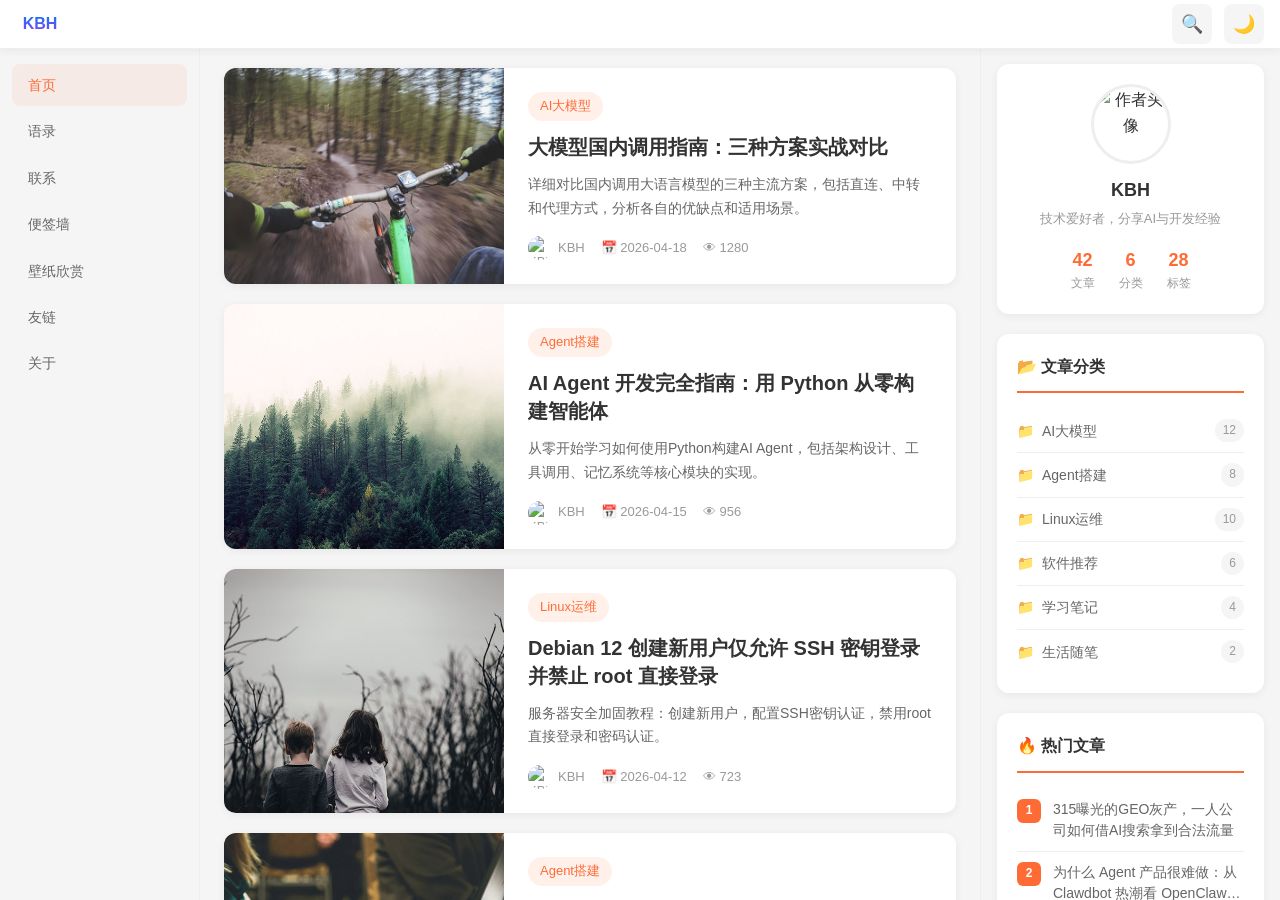
==== commit 6d3c40ce: "更新博客项目：KBH Logo、联系方式图标、新增页面 - 顶部导航栏 Logo 替换为 KBH 文字渐变图标 - 联系方式页面文字标签改为图标字体 - 新增语录、便签墙、壁纸欣赏、友链、关于等页面 " ====
--- a/index.html
+++ b/index.html
@@ -1,728 +1,107 @@
 <!DOCTYPE html>
 <html lang="zh-CN">
-	<head>
-		<meta charset="UTF-8" />
-		<meta name="viewport" content="width=device-width, initial-scale=1.0" />
-		<title>便签墙</title>
-		<style>
-			* {
-				box-sizing: border-box;
-				margin: 0;
-				padding: 0;
-			}
+<head>
+    <meta charset="UTF-8" />
+    <meta name="viewport" content="width=device-width, initial-scale=1.0" />
+    <title>KBH - 技术博客</title>
+    <meta name="description" content="KBH - 技术博客，分享AI、Linux运维、软件开发等技术内容">
+    <meta name="keywords" content="AI, 大模型, Agent, Linux, 技术博客">
+    <link rel="stylesheet" href="css/blog.css" />
+    <link rel="icon" href="img/logo.png" type="image/png" />
+</head>
+<body>
+    <!-- Header -->
+    <header class="header">
+        <div class="header-inner">
+            <a href="index.html" class="logo">
+                <svg xmlns="http://www.w3.org/2000/svg" viewBox="0 0 120 40" class="logo-svg">
+                    <defs>
+                        <linearGradient gradientUnits="userSpaceOnUse" y2="2" x2="0" y1="38" x1="0" id="kbh-gradient">
+                            <stop stop-color="#973BED" />
+                            <stop stop-color="#007CFF" offset="1" />
+                        </linearGradient>
+                    </defs>
+                    <text x="10" y="28" font-family="-apple-system, BlinkMacSystemFont, 'Segoe UI', sans-serif" font-size="24" font-weight="700" fill="url(#kbh-gradient)" class="kbh-text">KBH</text>
+                </svg>
+            </a>
+            <div class="header-actions">
+                <button class="search-btn" id="searchBtn" title="搜索">🔍</button>
+                <button class="theme-toggle" id="themeToggle" title="切换主题">🌙</button>
+            </div>
+        </div>
+    </header>
 
-			body {
-				font-family: -apple-system, BlinkMacSystemFont, 'Segoe UI', sans-serif;
-				background-image: linear-gradient(0deg, #eee 1px, transparent 0),
-					linear-gradient(90deg, #eee 1px, transparent 0);
-				background-size: 30px 30px;
-				color: #333;
-				min-height: 100dvh;
-				overflow: hidden;
-			}
+    <!-- Layout -->
+    <div class="layout">
+        <!-- Left Sidebar: Navigation -->
+        <nav class="side-nav" id="mainNav">
+            <a href="index.html" class="side-nav-item active">首页</a>
+            <a href="quotes.html" class="side-nav-item">语录</a>
+            <a href="contact.html" class="side-nav-item">联系</a>
+            <a href="sticky-wall.html" class="side-nav-item">便签墙</a>
+            <a href="wallpapers.html" class="side-nav-item">壁纸欣赏</a>
+            <a href="links.html" class="side-nav-item">友链</a>
+            <a href="about.html" class="side-nav-item">关于</a>
+        </nav>
 
-			body.has-maximized-card {
-				overflow: hidden;
-			}
+        <!-- Middle: Scrollable Article List -->
+        <div class="article-scroll">
+            <div class="article-list" id="articleList">
+                <!-- Articles will be rendered here by JavaScript -->
+            </div>
+        </div>
 
-			body.is-mobile {
-				overflow-y: auto;
-			}
+        <!-- Right Sidebar -->
+        <aside class="sidebar">
+            <!-- Profile Widget -->
+            <div class="sidebar-widget profile-widget">
+                <div class="avatar">
+                    <img src="img/hero.png" alt="作者头像" />
+                </div>
+                <div class="name" id="authorName">KBH</div>
+                <div class="bio" id="authorBio">技术爱好者，分享AI与开发经验</div>
+                <div class="stats">
+                    <div class="stat">
+                        <div class="stat-num" id="articleCount">0</div>
+                        <div class="stat-label">文章</div>
+                    </div>
+                    <div class="stat">
+                        <div class="stat-num" id="categoryCount">0</div>
+                        <div class="stat-label">分类</div>
+                    </div>
+                    <div class="stat">
+                        <div class="stat-num" id="tagCount">0</div>
+                        <div class="stat-label">标签</div>
+                    </div>
+                </div>
+            </div>
 
-			#board {
-				position: relative;
-				width: 100vw;
-				height: 100dvh;
-				overflow: hidden;
-			}
+            <!-- Category Widget -->
+            <div class="sidebar-widget">
+                <h3 class="widget-title">📂 文章分类</h3>
+                <ul class="category-list" id="categoryList">
+                    <!-- Categories will be rendered here -->
+                </ul>
+            </div>
 
-			body.is-mobile #board {
-				height: auto;
-				min-height: 100dvh;
-			}
+            <!-- Hot Posts Widget -->
+            <div class="sidebar-widget">
+                <h3 class="widget-title">🔥 热门文章</h3>
+                <ul class="hot-list" id="hotList">
+                    <!-- Hot posts will be rendered here -->
+                </ul>
+            </div>
 
-			.contact-entry {
-				position: fixed;
-				top: 14px;
-				right: 14px;
-				z-index: 1000001;
-				display: inline-flex;
-				align-items: center;
-				justify-content: center;
-				padding: 9px 12px;
-				border-radius: 10px;
-				text-decoration: none;
-				font-size: 13px;
-				font-weight: 600;
-				color: #111827;
-				background: rgba(255, 255, 255, 0.92);
-				border: 1px solid rgba(0, 0, 0, 0.08);
-				box-shadow: 0 10px 20px rgba(0, 0, 0, 0.1);
-				backdrop-filter: blur(6px);
-			}
+            <!-- Tags Widget -->
+            <div class="sidebar-widget">
+                <h3 class="widget-title">🏷️ 标签云</h3>
+                <div class="tag-cloud" id="tagCloud">
+                    <!-- Tags will be rendered here -->
+                </div>
+            </div>
+        </aside>
+    </div>
 
-			.contact-entry:hover {
-				background: #ffffff;
-			}
-
-			@media (max-width: 768px) {
-				.contact-entry {
-					top: 10px;
-					right: 10px;
-					padding: 8px 10px;
-					font-size: 12px;
-				}
-			}
-
-			.card {
-				position: absolute;
-				width: 220px;
-				border-radius: 12px;
-				box-shadow: 0 16px 35px rgba(0, 0, 0, 0.2);
-				background: #fff;
-				border: 1px solid rgba(0, 0, 0, 0.08);
-				overflow: hidden;
-				opacity: 0;
-				transform-origin: center;
-				transition: transform 0.35s ease, opacity 0.35s ease, left 0.35s ease,
-					top 0.35s ease, width 0.35s ease, height 0.35s ease,
-					border-radius 0.35s ease;
-			}
-
-			.card.dragging {
-				transition: none;
-				box-shadow: 0 22px 45px rgba(0, 0, 0, 0.35);
-			}
-
-			.card.maximized {
-				position: fixed;
-				inset: 0;
-				width: 100vw;
-				height: 100vh;
-				height: 100dvh;
-				border-radius: 0;
-				box-shadow: 0 28px 60px rgba(0, 0, 0, 0.4);
-			}
-
-			.card-header {
-				display: flex;
-				align-items: center;
-				justify-content: space-between;
-				padding: 10px 12px;
-				background: rgba(255, 255, 255, 0.7);
-				cursor: grab;
-				user-select: none;
-				touch-action: pan-y;
-			}
-
-			.card-header.dragging {
-				cursor: grabbing;
-			}
-
-			.window-controls {
-				display: flex;
-				align-items: center;
-				gap: 6px;
-			}
-
-			.window-controls .control {
-				position: relative;
-				width: 12px;
-				height: 12px;
-				border-radius: 50%;
-				border: 1px solid rgba(0, 0, 0, 0.08);
-				background: #ccc;
-				cursor: pointer;
-				outline: none;
-				padding: 0;
-				display: inline-flex;
-				align-items: center;
-				justify-content: center;
-			}
-
-			.window-controls .control.close {
-				background: #ff5f57;
-				border-color: #e0443e;
-			}
-
-			.window-controls .control.minimize {
-				background: #febb2e;
-				border-color: #dea123;
-			}
-
-			.window-controls .control.maximize {
-				background: #28c840;
-				border-color: #1aab2c;
-			}
-
-			.window-controls .control::after {
-				content: '';
-				position: absolute;
-				top: 50%;
-				left: 50%;
-				transform: translate(-50%, -50%);
-				opacity: 0;
-				transition: opacity 0.2s ease;
-			}
-
-			.card-header:hover .window-controls .control::after {
-				opacity: 0.8;
-			}
-
-			.window-controls .control.close::after {
-				content: '×';
-				width: auto;
-				height: auto;
-				background: none;
-				font-size: 10px;
-				line-height: 1;
-				font-weight: 700;
-				color: rgba(0, 0, 0, 0.7);
-			}
-
-			.window-controls .control.minimize::after {
-				width: 6px;
-				height: 2px;
-				background: rgba(0, 0, 0, 0.6);
-			}
-
-			.window-controls .control.maximize::after {
-				width: 6px;
-				height: 6px;
-				background: linear-gradient(
-					45deg,
-					rgba(0, 0, 0, 0.6) 0%,
-					rgba(0, 0, 0, 0.6) 45%,
-					transparent 45%,
-					transparent 55%,
-					rgba(0, 0, 0, 0.6) 55%,
-					rgba(0, 0, 0, 0.6) 100%
-				);
-			}
-
-			.card-title {
-				font-size: 13px;
-				font-weight: 600;
-				color: rgba(0, 0, 0, 0.55);
-				padding-left: 10px;
-				flex: 1;
-			}
-
-			.card-body {
-				padding: 16px;
-				font-size: 16px;
-				line-height: 1.4;
-				font-weight: 600;
-				color: rgba(0, 0, 0, 0.72);
-				word-break: break-word;
-				overflow-wrap: anywhere;
-				white-space: normal;
-			}
-
-			.card.maximized {
-				display: flex;
-				flex-direction: column;
-			}
-
-			.card.maximized .card-title {
-				display: none;
-			}
-
-			.card.maximized .card-body {
-				flex: 1;
-				display: flex;
-				align-items: center;
-				justify-content: center;
-				width: 100%;
-				height: 100%;
-				text-align: center;
-				padding: clamp(32px, min(10vw, 10vh), 128px);
-				padding-top: clamp(72px, min(14vw, 14vh), 192px);
-				font-size: clamp(48px, min(18vw, 18vh), 200px);
-				line-height: 1.05;
-			}
-
-			@media (max-width: 768px) {
-				.card {
-					width: 180px;
-					border-radius: 10px;
-				}
-
-				.card-body {
-					padding: 14px;
-					font-size: 14px;
-				}
-
-				.card-title {
-					font-size: 12px;
-				}
-			}
-		</style>
-	</head>
-	<body>
-		<a class="contact-entry" href="contact.html">作者联系方式</a>
-		<div id="board"></div>
-
-		<script>
-			const board = document.getElementById('board')
-			const messages = [
-				'保持好心情',
-				'多喝水哦',
-				'今天辛苦啦',
-				'早点休息',
-				'记得吃水果',
-				'加油，你可以的',
-				'祝你顺利',
-				'保持微笑呀',
-				'愿所有烦恼都消失',
-				'期待下一次见面',
-				'梦想总会实现',
-				'天气冷了，多穿衣服',
-				'记得给自己放松',
-				'每天都要元气满满',
-				'今天也要好好爱自己',
-				'适当休息一下'
-			]
-
-			const colors = [
-				'#ffe0e3',
-				'#c7f0ff',
-				'#ffd8a8',
-				'#d9f2d9',
-				'#e5d7ff',
-				'#f9f7d9',
-				'#d2f0f8',
-				'#ffd4f5'
-			]
-
-			const cardStates = new WeakMap()
-			// Reserve a very high层级给全屏卡片，避免被后续元素覆盖
-			const MAXIMIZED_LAYER = 1000000
-			let activeMaximizedCard = null
-			const pointerMediaQuery = window.matchMedia('(pointer: coarse)')
-			let isMobile =
-				pointerMediaQuery.matches || window.innerWidth <= 768
-			let maxCards = isMobile ? 120 : 180 // 限制 DOM 节点数量，减轻移动端压力
-			const initialCardCount = isMobile ? 18 : 30
-			let spawnInterval = isMobile ? 700 : 400
-			let zIndexCursor = 200
-			let spawnTimer = null
-
-			document.body.classList.toggle('is-mobile', isMobile)
-
-			function randomFrom(array) {
-				return array[Math.floor(Math.random() * array.length)]
-			}
-
-			function clamp(value, min, max) {
-				return Math.min(Math.max(value, min), max)
-			}
-
-			function applyTransform(card, state) {
-				const scale = state.scale ?? 1
-				const angle = state.angle ?? 0
-				card.style.transform = `scale(${scale}) rotate(${angle}deg)`
-			}
-
-			function bringToFront(card) {
-				if (card === activeMaximizedCard) {
-					card.style.zIndex = MAXIMIZED_LAYER
-					return
-				}
-
-				zIndexCursor += 1
-				if (activeMaximizedCard && zIndexCursor >= MAXIMIZED_LAYER) {
-					zIndexCursor = MAXIMIZED_LAYER - 1
-				}
-
-				card.style.zIndex = zIndexCursor
-			}
-
-			function updateBodyMaximizedState() {
-				document.body.classList.toggle(
-					'has-maximized-card',
-					Boolean(activeMaximizedCard)
-				)
-			}
-
-			function scheduleNextSpawn() {
-				clearTimeout(spawnTimer)
-				spawnTimer = setTimeout(() => {
-					if (!document.hidden) {
-						createCard()
-					}
-					scheduleNextSpawn()
-				}, spawnInterval)
-			}
-
-			function syncMobileMode() {
-				const nextIsMobile =
-					pointerMediaQuery.matches || window.innerWidth <= 768
-				if (nextIsMobile === isMobile) return
-
-				isMobile = nextIsMobile
-				maxCards = isMobile ? 120 : 180
-				spawnInterval = isMobile ? 700 : 400
-				document.body.classList.toggle('is-mobile', isMobile)
-				scheduleNextSpawn()
-			}
-
-			function handleBoardClick(event) {
-				const control = event.target.closest('.control')
-				if (!control) return
-
-				const card = control.closest('.card')
-				if (!card || !board.contains(card)) return
-
-				event.preventDefault()
-
-				if (control.classList.contains('close')) {
-					closeCard(card)
-				} else if (control.classList.contains('minimize')) {
-					minimizeCard(card)
-				} else if (control.classList.contains('maximize')) {
-					toggleMaximize(card)
-				}
-			}
-
-			function handleBoardPointerDown(event) {
-				const card = event.target.closest('.card')
-				if (!card || !board.contains(card)) return
-
-				const control = event.target.closest('.control')
-				const header = event.target.closest('.card-header')
-				const pointerType = event.pointerType || 'mouse'
-				const isPrimaryPointer = event.isPrimary !== false
-
-				if (
-					header &&
-					!control &&
-					pointerType !== 'touch' &&
-					isPrimaryPointer
-				) {
-					startDrag(event, card)
-					return
-				}
-
-				bringToFront(card)
-			}
-
-			function handleBoardDoubleClick(event) {
-				const header = event.target.closest('.card-header')
-				if (!header || event.target.closest('.control')) return
-
-				const card = header.closest('.card')
-				if (!card || !board.contains(card)) return
-
-				toggleMaximize(card)
-			}
-
-			board.addEventListener('click', handleBoardClick)
-			board.addEventListener('pointerdown', handleBoardPointerDown)
-			board.addEventListener('dblclick', handleBoardDoubleClick)
-
-			function closeCard(card) {
-				const state = cardStates.get(card)
-				if (!state || state.closing) return
-				if (card === activeMaximizedCard) {
-					activeMaximizedCard = null
-					updateBodyMaximizedState()
-				}
-				state.closing = true
-				state.scale = 0.1
-				card.style.opacity = '0'
-				applyTransform(card, state)
-
-				const handleTransitionEnd = event => {
-					if (event.propertyName === 'opacity') {
-						card.removeEventListener('transitionend', handleTransitionEnd)
-						card.remove()
-					}
-				}
-
-				card.addEventListener('transitionend', handleTransitionEnd)
-			}
-
-			function minimizeCard(card) {
-				const state = cardStates.get(card)
-				if (!state || state.closing) return
-
-				// 最小化动画：缩小并淡出到底部，结束时移除节点释放内存
-				const runMinimize = () => {
-					state.closing = true
-					bringToFront(card)
-					const bottom = Math.max(window.innerHeight - 24, 0)
-					const targetLeft = clamp(
-						state.left,
-						16,
-						Math.max(window.innerWidth - card.offsetWidth - 16, 16)
-					)
-
-					state.left = targetLeft
-					state.top = bottom
-					state.scale = 0.1
-					state.angle = 0
-					card.style.left = `${targetLeft}px`
-					card.style.top = `${bottom}px`
-					card.style.opacity = '0.35'
-					applyTransform(card, state)
-
-					const handleTransitionEnd = event => {
-						if (event.propertyName === 'transform') {
-							card.removeEventListener('transitionend', handleTransitionEnd)
-							card.remove()
-						}
-					}
-
-					card.addEventListener('transitionend', handleTransitionEnd)
-				}
-
-				if (state.maximized) {
-					restoreFromMaximize(card, state)
-					requestAnimationFrame(() => {
-						requestAnimationFrame(runMinimize)
-					})
-					return
-				}
-
-				runMinimize()
-			}
-
-			function toggleMaximize(card) {
-				const state = cardStates.get(card)
-				if (!state || state.closing) return
-
-				if (state.maximized) {
-					restoreFromMaximize(card, state)
-				} else {
-					maximizeCard(card, state)
-				}
-			}
-
-			function maximizeCard(card, state) {
-				if (activeMaximizedCard && activeMaximizedCard !== card) {
-					const activeState = cardStates.get(activeMaximizedCard)
-					if (activeState) {
-						restoreFromMaximize(activeMaximizedCard, activeState)
-					}
-				}
-
-				state.beforeMaximize = {
-					left: state.left,
-					top: state.top,
-					scale: state.scale ?? 1,
-					angle: state.angle ?? 0,
-					width: card.offsetWidth,
-					height: card.offsetHeight,
-					inlinePosition: card.style.position
-				}
-
-				card.classList.add('maximized')
-				card.style.position = 'fixed'
-				card.style.left = '0px'
-				card.style.top = '0px'
-				card.style.width = '100vw'
-				card.style.height = '100dvh'
-				card.style.borderRadius = '0'
-
-				state.left = 0
-				state.top = 0
-				state.scale = 1
-				state.angle = 0
-				applyTransform(card, state)
-				activeMaximizedCard = card
-				bringToFront(card)
-				state.maximized = true
-				updateBodyMaximizedState()
-			}
-
-			function restoreFromMaximize(card, state) {
-				const previous = state.beforeMaximize
-				if (!previous) return
-
-				card.classList.remove('maximized')
-				card.style.position = previous.inlinePosition || 'absolute'
-				card.style.left = `${previous.left}px`
-				card.style.top = `${previous.top}px`
-				card.style.width = `${previous.width}px`
-				card.style.height = `${previous.height}px`
-				card.style.borderRadius = '12px'
-
-				state.left = previous.left
-				state.top = previous.top
-				state.scale = previous.scale ?? 1
-				state.angle = previous.angle ?? state.angle ?? 0
-				applyTransform(card, state)
-				state.maximized = false
-				if (activeMaximizedCard === card) {
-					activeMaximizedCard = null
-					updateBodyMaximizedState()
-				}
-				bringToFront(card)
-				setTimeout(() => {
-					if (!state.maximized) {
-						card.style.width = ''
-						card.style.height = ''
-						card.style.borderRadius = ''
-						if (previous.inlinePosition) {
-							card.style.position = previous.inlinePosition
-						} else {
-							card.style.position = ''
-						}
-						state.beforeMaximize = null
-					}
-				}, 360)
-			}
-
-			function startDrag(event, card) {
-				const control = event.target.closest('.control')
-				if (control) return
-
-				const state = cardStates.get(card)
-				if (!state || state.closing || state.maximized) return
-
-				// 鼠标拖拽使用 rAF 节流，避免频繁触发布局计算
-				event.preventDefault()
-				bringToFront(card)
-
-				const header = card.querySelector('.card-header')
-				card.classList.add('dragging')
-				header.classList.add('dragging')
-
-				state.dragging = true
-				state.dragOffsetX = event.clientX - state.left
-				state.dragOffsetY = event.clientY - state.top
-
-				let dragFrame = null
-				let pendingLeft = state.left
-				let pendingTop = state.top
-
-				const commitDrag = () => {
-					dragFrame = null
-					const maxLeft = Math.max(window.innerWidth - card.offsetWidth, 0)
-					const maxTop = Math.max(window.innerHeight - card.offsetHeight, 0)
-					state.left = clamp(pendingLeft, -card.offsetWidth * 0.4, maxLeft)
-					state.top = clamp(pendingTop, -card.offsetHeight * 0.4, maxTop)
-					card.style.left = `${state.left}px`
-					card.style.top = `${state.top}px`
-				}
-
-				const handlePointerMove = moveEvent => {
-					if (!state.dragging) return
-
-					pendingLeft = moveEvent.clientX - state.dragOffsetX
-					pendingTop = moveEvent.clientY - state.dragOffsetY
-					if (dragFrame === null) {
-						dragFrame = requestAnimationFrame(commitDrag)
-					}
-				}
-
-				const handlePointerUp = () => {
-					state.dragging = false
-					card.classList.remove('dragging')
-					header.classList.remove('dragging')
-					if (dragFrame !== null) {
-						cancelAnimationFrame(dragFrame)
-						commitDrag()
-					}
-					document.removeEventListener('pointermove', handlePointerMove)
-					document.removeEventListener('pointerup', handlePointerUp)
-				}
-
-				document.addEventListener('pointermove', handlePointerMove)
-				document.addEventListener('pointerup', handlePointerUp)
-			}
-
-			function createCard() {
-				const card = document.createElement('div')
-				card.className = 'card'
-
-				const color = randomFrom(colors)
-				const angleRange = isMobile ? 6 : 10
-				const angle = (Math.random() - 0.5) * angleRange
-				const entryScale = isMobile ? 0.8 : 0.65
-				const cardWidth = isMobile ? 180 : 220
-				const cardHeight = isMobile ? 130 : 140
-				const horizontalMargin = isMobile ? 12 : 16
-				const verticalMargin = isMobile ? 12 : 20
-				const left =
-					horizontalMargin +
-					Math.random() *
-						Math.max(window.innerWidth - cardWidth - horizontalMargin * 2, 0)
-				const top =
-					verticalMargin +
-					Math.random() *
-						Math.max(window.innerHeight - cardHeight - verticalMargin * 2, 0)
-
-				card.style.background = color
-				card.style.left = `${left}px`
-				card.style.top = `${top}px`
-				card.style.opacity = '0'
-				if (activeMaximizedCard && zIndexCursor >= MAXIMIZED_LAYER - 2) {
-					zIndexCursor = MAXIMIZED_LAYER - 2
-				}
-				card.style.zIndex = ++zIndexCursor
-
-				card.innerHTML = `
-					<div class="card-header">
-						<div class="window-controls">
-							<button class="control close" type="button" aria-label="关闭"></button>
-							<button class="control minimize" type="button" aria-label="最小化"></button>
-							<button class="control maximize" type="button" aria-label="最大化"></button>
-						</div>
-						<div class="card-title">温馨提示</div>
-					</div>
-					<div class="card-body">${randomFrom(messages)}</div>
-				`
-
-				const state = {
-					angle,
-					scale: entryScale,
-					left,
-					top,
-					maximized: false,
-					closing: false
-				}
-
-				cardStates.set(card, state)
-				applyTransform(card, state)
-				board.appendChild(card)
-
-				requestAnimationFrame(() => {
-					requestAnimationFrame(() => {
-						state.scale = 1
-						applyTransform(card, state)
-						card.style.opacity = '1'
-					})
-				})
-
-				if (board.children.length > maxCards) {
-					const oldest = board.firstElementChild
-					if (oldest && oldest !== card) {
-						oldest.remove()
-					}
-				}
-			}
-
-			for (let i = 0; i < initialCardCount; i++) {
-				setTimeout(createCard, i * (isMobile ? 60 : 40))
-			}
-
-			scheduleNextSpawn()
-
-			document.addEventListener('visibilitychange', () => {
-				if (!document.hidden) {
-					scheduleNextSpawn()
-				}
-			})
-
-			if (typeof pointerMediaQuery.addEventListener === 'function') {
-				pointerMediaQuery.addEventListener('change', syncMobileMode)
-			} else if (typeof pointerMediaQuery.addListener === 'function') {
-				pointerMediaQuery.addListener(syncMobileMode)
-			}
-
-			window.addEventListener('resize', syncMobileMode)
-		</script>
-	</body>
-</html>+    <script src="js/blog.js"></script>
+</body>
+</html>
--- a/css/blog.css
+++ b/css/blog.css
@@ -0,0 +1,1151 @@
+/* ==========================================
+   KBH 博客 - 核心样式
+   ========================================== */
+
+/* --- CSS Variables --- */
+:root {
+    --primary-color: #ff6b35;
+    --primary-hover: #e55a2b;
+    --text-primary: #333;
+    --text-secondary: #666;
+    --text-muted: #999;
+    --bg-primary: #fff;
+    --bg-secondary: #f5f5f5;
+    --bg-tertiary: #fafafa;
+    --border-color: #eee;
+    --shadow-sm: 0 2px 8px rgba(0,0,0,0.06);
+    --shadow-md: 0 4px 16px rgba(0,0,0,0.1);
+    --shadow-lg: 0 8px 32px rgba(0,0,0,0.12);
+    --radius-sm: 8px;
+    --radius-md: 12px;
+    --radius-lg: 16px;
+    --max-width: 1200px;
+    --header-height: 64px;
+    --transition: all 0.3s ease;
+}
+
+/* --- Dark Mode --- */
+[data-theme="dark"] {
+    --text-primary: #e0e0e0;
+    --text-secondary: #aaa;
+    --text-muted: #666;
+    --bg-primary: #1a1a2e;
+    --bg-secondary: #16213e;
+    --bg-tertiary: #0f3460;
+    --border-color: #2a2a4a;
+    --shadow-sm: 0 2px 8px rgba(0,0,0,0.3);
+    --shadow-md: 0 4px 16px rgba(0,0,0,0.4);
+    --shadow-lg: 0 8px 32px rgba(0,0,0,0.5);
+}
+
+/* --- Reset & Base --- */
+* {
+    margin: 0;
+    padding: 0;
+    box-sizing: border-box;
+}
+
+html {
+    scroll-behavior: smooth;
+}
+
+body {
+    font-family: -apple-system, BlinkMacSystemFont, 'Segoe UI', 'PingFang SC', 'Hiragino Sans GB', 'Microsoft YaHei', sans-serif;
+    color: var(--text-primary);
+    background: var(--bg-secondary);
+    line-height: 1.6;
+    min-height: 100vh;
+}
+
+a {
+    text-decoration: none;
+    color: inherit;
+    transition: var(--transition);
+}
+
+img {
+    max-width: 100%;
+    height: auto;
+}
+
+/* --- Container --- */
+.container {
+    max-width: var(--max-width);
+    margin: 0 auto;
+    padding: 0 20px;
+}
+
+/* ==========================================
+   Header / Navigation
+   ========================================== */
+:root {
+    --header-height: 48px;
+}
+
+.header {
+    background: var(--bg-primary);
+    border-bottom: 1px solid var(--border-color);
+    position: fixed;
+    top: 0;
+    left: 0;
+    right: 0;
+    z-index: 1000;
+    box-shadow: var(--shadow-sm);
+}
+
+.header-inner {
+    display: flex;
+    align-items: center;
+    justify-content: space-between;
+    height: var(--header-height);
+    padding: 0 16px;
+    max-width: none;
+    margin: 0;
+}
+
+/* Logo - KBH Text */
+.logo {
+    display: flex;
+    align-items: center;
+    gap: 4px;
+    flex-shrink: 0;
+    height: var(--header-height);
+}
+
+.logo-defs {
+    position: absolute;
+    width: 0;
+    height: 0;
+    overflow: hidden;
+    pointer-events: none;
+}
+
+.logo-svg {
+    width: 80px;
+    height: 40px;
+    display: inline-block;
+}
+
+.logo-gap {
+    width: 4px;
+}
+
+.kbh-text {
+    animation: kbhPulse 2s ease-in-out infinite;
+}
+
+@keyframes kbhPulse {
+    0%, 100% { opacity: 1; }
+    50% { opacity: 0.8; }
+}
+
+/* Right section: nav + actions — always pinned to screen right edge */
+.header-right {
+    display: flex;
+    align-items: center;
+    gap: 8px;
+    flex-shrink: 0;
+}
+
+/* Navigation */
+.nav {
+    display: flex;
+    align-items: center;
+    gap: 8px;
+}
+
+.nav-item {
+    position: relative;
+    padding: 8px 16px;
+    font-size: 15px;
+    color: var(--text-secondary);
+    border-radius: var(--radius-sm);
+    cursor: pointer;
+    transition: var(--transition);
+}
+
+.nav-item:hover,
+.nav-item.active {
+    color: var(--primary-color);
+    background: rgba(255, 107, 53, 0.08);
+}
+
+/* Dropdown */
+.nav-item.has-dropdown {
+    display: flex;
+    align-items: center;
+    gap: 4px;
+}
+
+.nav-item.has-dropdown::after {
+    content: '▾';
+    font-size: 12px;
+    transition: var(--transition);
+}
+
+.nav-item.has-dropdown:hover::after {
+    transform: rotate(180deg);
+}
+
+.dropdown {
+    position: absolute;
+    top: 100%;
+    left: 0;
+    min-width: 180px;
+    background: var(--bg-primary);
+    border: 1px solid var(--border-color);
+    border-radius: var(--radius-sm);
+    box-shadow: var(--shadow-md);
+    padding: 8px 0;
+    opacity: 0;
+    visibility: hidden;
+    transform: translateY(10px);
+    transition: var(--transition);
+}
+
+.nav-item.has-dropdown:hover .dropdown {
+    opacity: 1;
+    visibility: visible;
+    transform: translateY(0);
+}
+
+.dropdown a {
+    display: block;
+    padding: 10px 20px;
+    font-size: 14px;
+    color: var(--text-secondary);
+}
+
+.dropdown a:hover {
+    color: var(--primary-color);
+    background: rgba(255, 107, 53, 0.08);
+}
+
+/* Header Actions */
+.header-actions {
+    display: flex;
+    align-items: center;
+    gap: 12px;
+}
+
+.search-btn,
+.theme-toggle {
+    width: 40px;
+    height: 40px;
+    display: flex;
+    align-items: center;
+    justify-content: center;
+    border: none;
+    background: var(--bg-secondary);
+    border-radius: var(--radius-sm);
+    cursor: pointer;
+    font-size: 18px;
+    color: var(--text-secondary);
+    transition: var(--transition);
+}
+
+.search-btn:hover,
+.theme-toggle:hover {
+    background: var(--border-color);
+    color: var(--primary-color);
+}
+
+/* Mobile Menu Toggle */
+.menu-toggle {
+    display: none;
+    width: 40px;
+    height: 40px;
+    border: none;
+    background: none;
+    cursor: pointer;
+    flex-direction: column;
+    align-items: center;
+    justify-content: center;
+    gap: 5px;
+}
+
+.menu-toggle span {
+    display: block;
+    width: 22px;
+    height: 2px;
+    background: var(--text-primary);
+    border-radius: 2px;
+    transition: var(--transition);
+}
+
+/* ==========================================
+   Layout: Three columns — left nav, middle scrollable content, right sidebar
+   ========================================== */
+html, body {
+    height: 100%;
+    overflow: hidden;
+}
+
+body {
+    display: flex;
+    flex-direction: column;
+}
+
+.layout {
+    flex: 1;
+    display: grid;
+    grid-template-columns: 200px 1fr 300px;
+    margin-top: var(--header-height);
+    height: calc(100vh - var(--header-height));
+    overflow: hidden;
+}
+
+/* Left Sidebar: Navigation — fixed */
+.side-nav {
+    display: flex;
+    flex-direction: column;
+    gap: 4px;
+    padding: 16px 12px;
+    background: var(--bg-secondary);
+    border-right: 1px solid var(--border-color);
+    overflow-y: auto;
+}
+
+.side-nav-item {
+    display: block;
+    padding: 10px 16px;
+    font-size: 14px;
+    color: var(--text-secondary);
+    border-radius: var(--radius-sm);
+    transition: var(--transition);
+    text-align: left;
+}
+
+.side-nav-item:hover,
+.side-nav-item.active {
+    color: var(--primary-color);
+    background: rgba(255, 107, 53, 0.08);
+}
+
+.side-nav-divider {
+    height: 1px;
+    background: var(--border-color);
+    margin: 8px 0;
+}
+
+/* Middle: Independent scrollable article list */
+.article-scroll {
+    overflow-y: auto;
+    padding: 20px 24px;
+    background: var(--bg-secondary);
+}
+
+.article-scroll::-webkit-scrollbar {
+    width: 6px;
+}
+
+.article-scroll::-webkit-scrollbar-track {
+    background: transparent;
+}
+
+.article-scroll::-webkit-scrollbar-thumb {
+    background: var(--border-color);
+    border-radius: 3px;
+}
+
+.article-scroll::-webkit-scrollbar-thumb:hover {
+    background: var(--text-muted);
+}
+
+/* ==========================================
+   Article Cards
+   ========================================== */
+.article-list {
+    display: flex;
+    flex-direction: column;
+    gap: 20px;
+}
+
+.article-card {
+    background: var(--bg-primary);
+    border-radius: var(--radius-md);
+    overflow: hidden;
+    box-shadow: var(--shadow-sm);
+    transition: var(--transition);
+    display: flex;
+    flex-direction: row;
+}
+
+.article-card:hover {
+    box-shadow: var(--shadow-md);
+    transform: translateY(-2px);
+}
+
+.article-card .card-cover {
+    width: 280px;
+    min-height: 200px;
+    flex-shrink: 0;
+    overflow: hidden;
+}
+
+.article-card .card-cover img {
+    width: 100%;
+    height: 100%;
+    object-fit: cover;
+    transition: var(--transition);
+}
+
+.article-card:hover .card-cover img {
+    transform: scale(1.05);
+}
+
+.article-card .card-content {
+    padding: 24px;
+    display: flex;
+    flex-direction: column;
+    justify-content: space-between;
+    flex: 1;
+}
+
+.article-card .card-category {
+    display: inline-block;
+    padding: 4px 12px;
+    background: rgba(255, 107, 53, 0.1);
+    color: var(--primary-color);
+    font-size: 13px;
+    font-weight: 500;
+    border-radius: 20px;
+    margin-bottom: 12px;
+    width: fit-content;
+}
+
+.article-card .card-title {
+    font-size: 20px;
+    font-weight: 600;
+    line-height: 1.4;
+    margin-bottom: 12px;
+    color: var(--text-primary);
+    display: -webkit-box;
+    -webkit-line-clamp: 2;
+    -webkit-box-orient: vertical;
+    overflow: hidden;
+}
+
+.article-card .card-title:hover {
+    color: var(--primary-color);
+}
+
+.article-card .card-excerpt {
+    font-size: 14px;
+    color: var(--text-secondary);
+    line-height: 1.7;
+    display: -webkit-box;
+    -webkit-line-clamp: 2;
+    -webkit-box-orient: vertical;
+    overflow: hidden;
+    margin-bottom: 16px;
+}
+
+.article-card .card-meta {
+    display: flex;
+    align-items: center;
+    gap: 16px;
+    font-size: 13px;
+    color: var(--text-muted);
+}
+
+.article-card .card-meta .author {
+    display: flex;
+    align-items: center;
+    gap: 6px;
+}
+
+.article-card .card-meta .author img {
+    width: 24px;
+    height: 24px;
+    border-radius: 50%;
+}
+
+.article-card .card-meta span {
+    display: flex;
+    align-items: center;
+    gap: 4px;
+}
+
+/* ==========================================
+   Sidebar — fixed right column, independently scrollable
+   ========================================== */
+.sidebar {
+    display: flex;
+    flex-direction: column;
+    gap: 20px;
+    padding: 16px;
+    background: var(--bg-secondary);
+    border-left: 1px solid var(--border-color);
+    overflow-y: auto;
+}
+
+.sidebar::-webkit-scrollbar {
+    width: 6px;
+}
+
+.sidebar::-webkit-scrollbar-track {
+    background: transparent;
+}
+
+.sidebar::-webkit-scrollbar-thumb {
+    background: var(--border-color);
+    border-radius: 3px;
+}
+
+.sidebar-widget {
+    background: var(--bg-primary);
+    border-radius: var(--radius-md);
+    padding: 20px;
+    box-shadow: var(--shadow-sm);
+}
+
+.sidebar-widget .widget-title {
+    font-size: 16px;
+    font-weight: 600;
+    margin-bottom: 16px;
+    padding-bottom: 12px;
+    border-bottom: 2px solid var(--primary-color);
+    display: flex;
+    align-items: center;
+    gap: 8px;
+}
+
+/* Profile Widget */
+.profile-widget {
+    text-align: center;
+}
+
+.profile-widget .avatar {
+    width: 80px;
+    height: 80px;
+    border-radius: 50%;
+    margin: 0 auto 12px;
+    overflow: hidden;
+    border: 3px solid var(--border-color);
+}
+
+.profile-widget .avatar img {
+    width: 100%;
+    height: 100%;
+    object-fit: cover;
+}
+
+.profile-widget .name {
+    font-size: 18px;
+    font-weight: 600;
+    margin-bottom: 4px;
+}
+
+.profile-widget .bio {
+    font-size: 13px;
+    color: var(--text-muted);
+    margin-bottom: 16px;
+}
+
+.profile-widget .stats {
+    display: flex;
+    justify-content: center;
+    gap: 24px;
+}
+
+.profile-widget .stats .stat {
+    text-align: center;
+}
+
+.profile-widget .stats .stat-num {
+    font-size: 18px;
+    font-weight: 700;
+    color: var(--primary-color);
+}
+
+.profile-widget .stats .stat-label {
+    font-size: 12px;
+    color: var(--text-muted);
+}
+
+/* Category Widget */
+.category-list {
+    list-style: none;
+}
+
+.category-list li {
+    display: flex;
+    justify-content: space-between;
+    align-items: center;
+    padding: 10px 0;
+    border-bottom: 1px solid var(--border-color);
+}
+
+.category-list li:last-child {
+    border-bottom: none;
+}
+
+.category-list li a {
+    display: flex;
+    align-items: center;
+    gap: 8px;
+    color: var(--text-secondary);
+    font-size: 14px;
+}
+
+.category-list li a:hover {
+    color: var(--primary-color);
+}
+
+.category-list li .count {
+    background: var(--bg-secondary);
+    padding: 2px 8px;
+    border-radius: 12px;
+    font-size: 12px;
+    color: var(--text-muted);
+}
+
+/* Hot Posts Widget */
+.hot-list {
+    list-style: none;
+    counter-reset: hot-counter;
+}
+
+.hot-list li {
+    counter-increment: hot-counter;
+    display: flex;
+    gap: 12px;
+    padding: 10px 0;
+    border-bottom: 1px solid var(--border-color);
+}
+
+.hot-list li:last-child {
+    border-bottom: none;
+}
+
+.hot-list li::before {
+    content: counter(hot-counter);
+    width: 24px;
+    height: 24px;
+    display: flex;
+    align-items: center;
+    justify-content: center;
+    background: var(--bg-secondary);
+    border-radius: 6px;
+    font-size: 12px;
+    font-weight: 600;
+    color: var(--text-muted);
+    flex-shrink: 0;
+}
+
+.hot-list li:nth-child(-n+3)::before {
+    background: var(--primary-color);
+    color: #fff;
+}
+
+.hot-list li a {
+    font-size: 14px;
+    color: var(--text-secondary);
+    line-height: 1.5;
+    display: -webkit-box;
+    -webkit-line-clamp: 2;
+    -webkit-box-orient: vertical;
+    overflow: hidden;
+}
+
+.hot-list li a:hover {
+    color: var(--primary-color);
+}
+
+/* Tags Widget */
+.tag-cloud {
+    display: flex;
+    flex-wrap: wrap;
+    gap: 8px;
+}
+
+.tag-cloud a {
+    padding: 6px 14px;
+    background: var(--bg-secondary);
+    border-radius: 20px;
+    font-size: 13px;
+    color: var(--text-secondary);
+    transition: var(--transition);
+}
+
+.tag-cloud a:hover {
+    background: var(--primary-color);
+    color: #fff;
+}
+
+/* ==========================================
+   Pagination
+   ========================================== */
+.pagination {
+    display: flex;
+    justify-content: center;
+    align-items: center;
+    gap: 8px;
+    margin-top: 40px;
+}
+
+.pagination a,
+.pagination span {
+    min-width: 40px;
+    height: 40px;
+    display: flex;
+    align-items: center;
+    justify-content: center;
+    border-radius: var(--radius-sm);
+    font-size: 14px;
+    color: var(--text-secondary);
+    background: var(--bg-primary);
+    box-shadow: var(--shadow-sm);
+    transition: var(--transition);
+}
+
+.pagination a:hover,
+.pagination span.current {
+    background: var(--primary-color);
+    color: #fff;
+}
+
+.pagination .prev,
+.pagination .next {
+    padding: 0 16px;
+}
+
+/* ==========================================
+   Article Detail Page
+   ========================================== */
+.article-detail {
+    background: var(--bg-primary);
+    border-radius: var(--radius-md);
+    padding: 40px;
+    box-shadow: var(--shadow-sm);
+}
+
+.article-detail .article-header {
+    margin-bottom: 30px;
+}
+
+.article-detail .article-header .category-tag {
+    display: inline-block;
+    padding: 4px 12px;
+    background: rgba(255, 107, 53, 0.1);
+    color: var(--primary-color);
+    font-size: 13px;
+    border-radius: 20px;
+    margin-bottom: 16px;
+}
+
+.article-detail .article-header h1 {
+    font-size: 28px;
+    font-weight: 700;
+    line-height: 1.4;
+    margin-bottom: 16px;
+}
+
+.article-detail .article-header .meta {
+    display: flex;
+    align-items: center;
+    gap: 20px;
+    font-size: 14px;
+    color: var(--text-muted);
+    flex-wrap: wrap;
+}
+
+.article-detail .article-header .meta .author-info {
+    display: flex;
+    align-items: center;
+    gap: 8px;
+}
+
+.article-detail .article-header .meta .author-info img {
+    width: 28px;
+    height: 28px;
+    border-radius: 50%;
+}
+
+.article-detail .article-cover {
+    margin-bottom: 30px;
+    border-radius: var(--radius-md);
+    overflow: hidden;
+}
+
+.article-detail .article-cover img {
+    width: 100%;
+    max-height: 400px;
+    object-fit: cover;
+}
+
+.article-detail .article-body {
+    font-size: 16px;
+    line-height: 1.8;
+    color: var(--text-primary);
+}
+
+.article-detail .article-body h2 {
+    font-size: 22px;
+    margin: 32px 0 16px;
+    padding-bottom: 8px;
+    border-bottom: 2px solid var(--border-color);
+}
+
+.article-detail .article-body h3 {
+    font-size: 18px;
+    margin: 24px 0 12px;
+}
+
+.article-detail .article-body p {
+    margin-bottom: 16px;
+}
+
+.article-detail .article-body img {
+    border-radius: var(--radius-sm);
+    margin: 20px 0;
+}
+
+.article-detail .article-body pre {
+    background: var(--bg-secondary);
+    padding: 16px;
+    border-radius: var(--radius-sm);
+    overflow-x: auto;
+    margin: 16px 0;
+}
+
+.article-detail .article-body code {
+    background: var(--bg-secondary);
+    padding: 2px 6px;
+    border-radius: 4px;
+    font-size: 14px;
+}
+
+.article-detail .article-body blockquote {
+    border-left: 4px solid var(--primary-color);
+    padding: 16px 20px;
+    margin: 16px 0;
+    background: var(--bg-tertiary);
+    border-radius: 0 var(--radius-sm) var(--radius-sm) 0;
+    color: var(--text-secondary);
+}
+
+/* Article Tags */
+.article-tags {
+    display: flex;
+    flex-wrap: wrap;
+    gap: 8px;
+    margin-top: 30px;
+    padding-top: 20px;
+    border-top: 1px solid var(--border-color);
+}
+
+.article-tags a {
+    padding: 6px 14px;
+    background: var(--bg-secondary);
+    border-radius: 20px;
+    font-size: 13px;
+    color: var(--text-secondary);
+}
+
+.article-tags a:hover {
+    background: var(--primary-color);
+    color: #fff;
+}
+
+/* ==========================================
+   Category Page
+   ========================================== */
+.page-header {
+    background: var(--bg-primary);
+    border-radius: var(--radius-md);
+    padding: 40px;
+    margin-bottom: 30px;
+    box-shadow: var(--shadow-sm);
+    text-align: center;
+}
+
+.page-header h1 {
+    font-size: 28px;
+    margin-bottom: 8px;
+}
+
+.page-header p {
+    color: var(--text-muted);
+    font-size: 14px;
+}
+
+/* ==========================================
+   About Page
+   ========================================== */
+.about-content {
+    background: var(--bg-primary);
+    border-radius: var(--radius-md);
+    padding: 40px;
+    box-shadow: var(--shadow-sm);
+}
+
+.about-content .about-header {
+    text-align: center;
+    margin-bottom: 40px;
+}
+
+.about-content .about-header .avatar {
+    width: 120px;
+    height: 120px;
+    border-radius: 50%;
+    margin: 0 auto 20px;
+    overflow: hidden;
+    border: 4px solid var(--border-color);
+}
+
+.about-content .about-header .avatar img {
+    width: 100%;
+    height: 100%;
+    object-fit: cover;
+}
+
+.about-content .about-header h1 {
+    font-size: 28px;
+    margin-bottom: 8px;
+}
+
+.about-content .about-header .slogan {
+    color: var(--text-muted);
+    font-size: 16px;
+    font-style: italic;
+}
+
+.about-content .about-body {
+    font-size: 16px;
+    line-height: 1.8;
+    color: var(--text-secondary);
+}
+
+.about-content .about-body p {
+    margin-bottom: 16px;
+}
+
+/* ==========================================
+   Footer
+   ========================================== */
+.footer {
+    background: var(--bg-primary);
+    border-top: 1px solid var(--border-color);
+    padding: 40px 0 20px;
+}
+
+.footer-inner {
+    display: grid;
+    grid-template-columns: repeat(3, 1fr);
+    gap: 40px;
+    margin-bottom: 30px;
+}
+
+.footer-col h4 {
+    font-size: 16px;
+    margin-bottom: 16px;
+    color: var(--text-primary);
+}
+
+.footer-col ul {
+    list-style: none;
+}
+
+.footer-col ul li {
+    margin-bottom: 8px;
+}
+
+.footer-col ul li a {
+    font-size: 14px;
+    color: var(--text-secondary);
+}
+
+.footer-col ul li a:hover {
+    color: var(--primary-color);
+}
+
+.footer-bottom {
+    text-align: center;
+    padding-top: 20px;
+    border-top: 1px solid var(--border-color);
+    font-size: 13px;
+    color: var(--text-muted);
+}
+
+.footer-bottom a {
+    color: var(--primary-color);
+}
+
+/* ==========================================
+   Search Modal
+   ========================================== */
+.search-modal {
+    position: fixed;
+    top: 0;
+    left: 0;
+    right: 0;
+    bottom: 0;
+    background: rgba(0,0,0,0.5);
+    z-index: 2000;
+    display: flex;
+    align-items: flex-start;
+    justify-content: center;
+    padding-top: 100px;
+    opacity: 0;
+    visibility: hidden;
+    transition: var(--transition);
+}
+
+.search-modal.active {
+    opacity: 1;
+    visibility: visible;
+}
+
+.search-modal .search-box {
+    background: var(--bg-primary);
+    border-radius: var(--radius-md);
+    padding: 20px;
+    width: 600px;
+    max-width: 90%;
+    box-shadow: var(--shadow-lg);
+    transform: translateY(-20px);
+    transition: var(--transition);
+}
+
+.search-modal.active .search-box {
+    transform: translateY(0);
+}
+
+.search-modal .search-input {
+    width: 100%;
+    padding: 14px 20px;
+    border: 2px solid var(--border-color);
+    border-radius: var(--radius-sm);
+    font-size: 16px;
+    background: var(--bg-secondary);
+    color: var(--text-primary);
+    outline: none;
+    transition: var(--transition);
+}
+
+.search-modal .search-input:focus {
+    border-color: var(--primary-color);
+}
+
+/* ==========================================
+   Responsive Design
+   ========================================== */
+@media (max-width: 1024px) {
+    .content-wrapper {
+        grid-template-columns: 1fr;
+    }
+    
+    .sidebar {
+        display: grid;
+        grid-template-columns: repeat(2, 1fr);
+    }
+}
+
+@media (max-width: 768px) {
+    :root {
+        --header-height: 56px;
+    }
+    
+    .nav {
+        position: fixed;
+        top: var(--header-height);
+        left: 0;
+        right: 0;
+        bottom: 0;
+        background: var(--bg-primary);
+        flex-direction: column;
+        padding: 20px;
+        gap: 0;
+        transform: translateX(100%);
+        transition: var(--transition);
+        z-index: 999;
+        overflow-y: auto;
+    }
+    
+    .nav.active {
+        transform: translateX(0);
+    }
+    
+    .nav-item {
+        width: 100%;
+        padding: 14px 16px;
+        border-bottom: 1px solid var(--border-color);
+    }
+    
+    .dropdown {
+        position: static;
+        opacity: 1;
+        visibility: visible;
+        transform: none;
+        box-shadow: none;
+        border: none;
+        background: var(--bg-secondary);
+        border-radius: var(--radius-sm);
+        margin-top: 8px;
+        display: none;
+    }
+    
+    .nav-item.has-dropdown.open .dropdown {
+        display: block;
+    }
+    
+    .menu-toggle {
+        display: flex;
+    }
+    
+    .article-card {
+        flex-direction: column;
+    }
+    
+    .article-card .card-cover {
+        width: 100%;
+        min-height: 180px;
+        max-height: 200px;
+    }
+    
+    .article-card .card-content {
+        padding: 16px;
+    }
+    
+    .article-card .card-title {
+        font-size: 17px;
+    }
+    
+    .sidebar {
+        grid-template-columns: 1fr;
+    }
+    
+    .article-detail {
+        padding: 20px;
+    }
+    
+    .article-detail .article-header h1 {
+        font-size: 22px;
+    }
+    
+    .footer-inner {
+        grid-template-columns: 1fr;
+        gap: 30px;
+    }
+}
+
+@media (max-width: 480px) {
+    .container {
+        padding: 0 16px;
+    }
+    
+    .article-detail .article-header .meta {
+        flex-direction: column;
+        align-items: flex-start;
+        gap: 8px;
+    }
+    
+    .pagination a,
+    .pagination span {
+        min-width: 36px;
+        height: 36px;
+        font-size: 13px;
+    }
+}
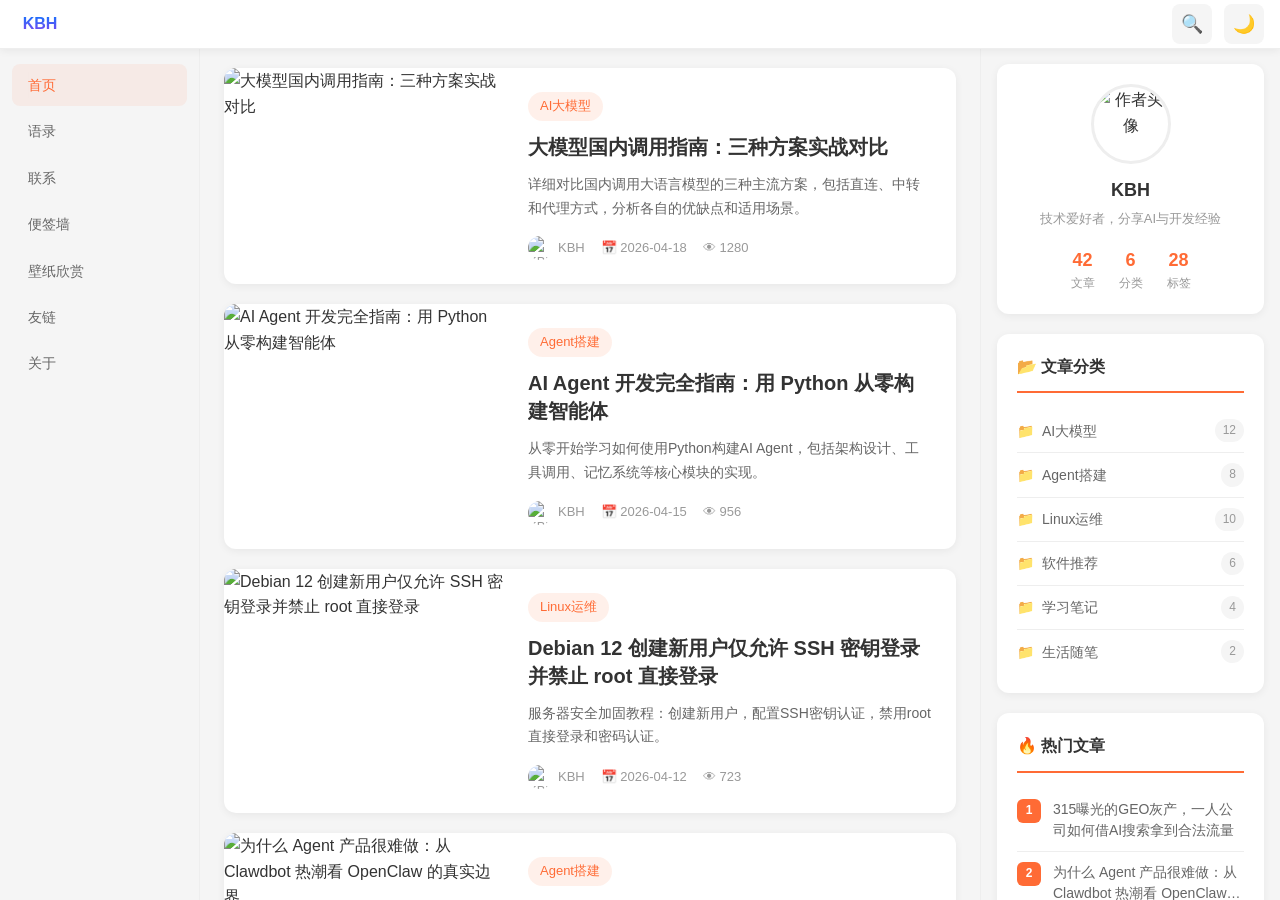
==== commit 56d2c323: "feat: 更新网站图标为 KBH - 创建新的 KBH SVG 图标文件 - 更新所有 HTML 页面的 favicon 引用 - 使用渐变设计的 KBH 标志" ====
--- a/index.html
+++ b/index.html
@@ -7,7 +7,7 @@
     <meta name="description" content="KBH - 技术博客，分享AI、Linux运维、软件开发等技术内容">
     <meta name="keywords" content="AI, 大模型, Agent, Linux, 技术博客">
     <link rel="stylesheet" href="css/blog.css" />
-    <link rel="icon" href="img/logo.png" type="image/png" />
+    <link rel="icon" href="img/kbh.svg" type="image/svg+xml" />
 </head>
 <body>
     <!-- Header -->
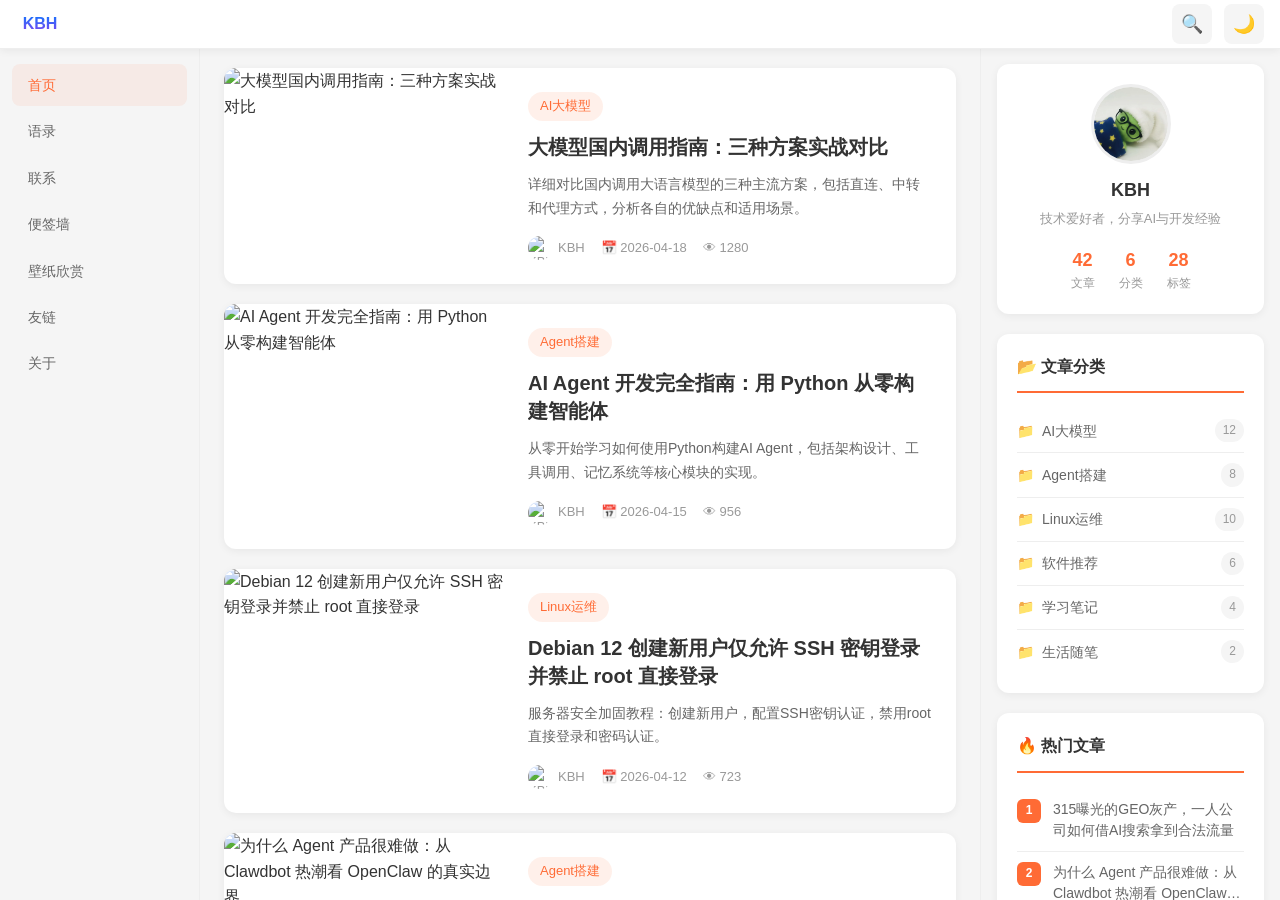
==== commit 22c9ab98: "feat: 更新作者头像为 tx1.png - 将 tx1.png 复制到 img 目录 - 更新所有页面的头像引用（9个HTML文件） - 包括首页、关于、联系、文章、分类、语录、便签墙、壁纸、友链" ====
--- a/index.html
+++ b/index.html
@@ -56,7 +56,7 @@
             <!-- Profile Widget -->
             <div class="sidebar-widget profile-widget">
                 <div class="avatar">
-                    <img src="img/hero.png" alt="作者头像" />
+                    <img src="img/tx1.png" alt="作者头像" />
                 </div>
                 <div class="name" id="authorName">KBH</div>
                 <div class="bio" id="authorBio">技术爱好者，分享AI与开发经验</div>
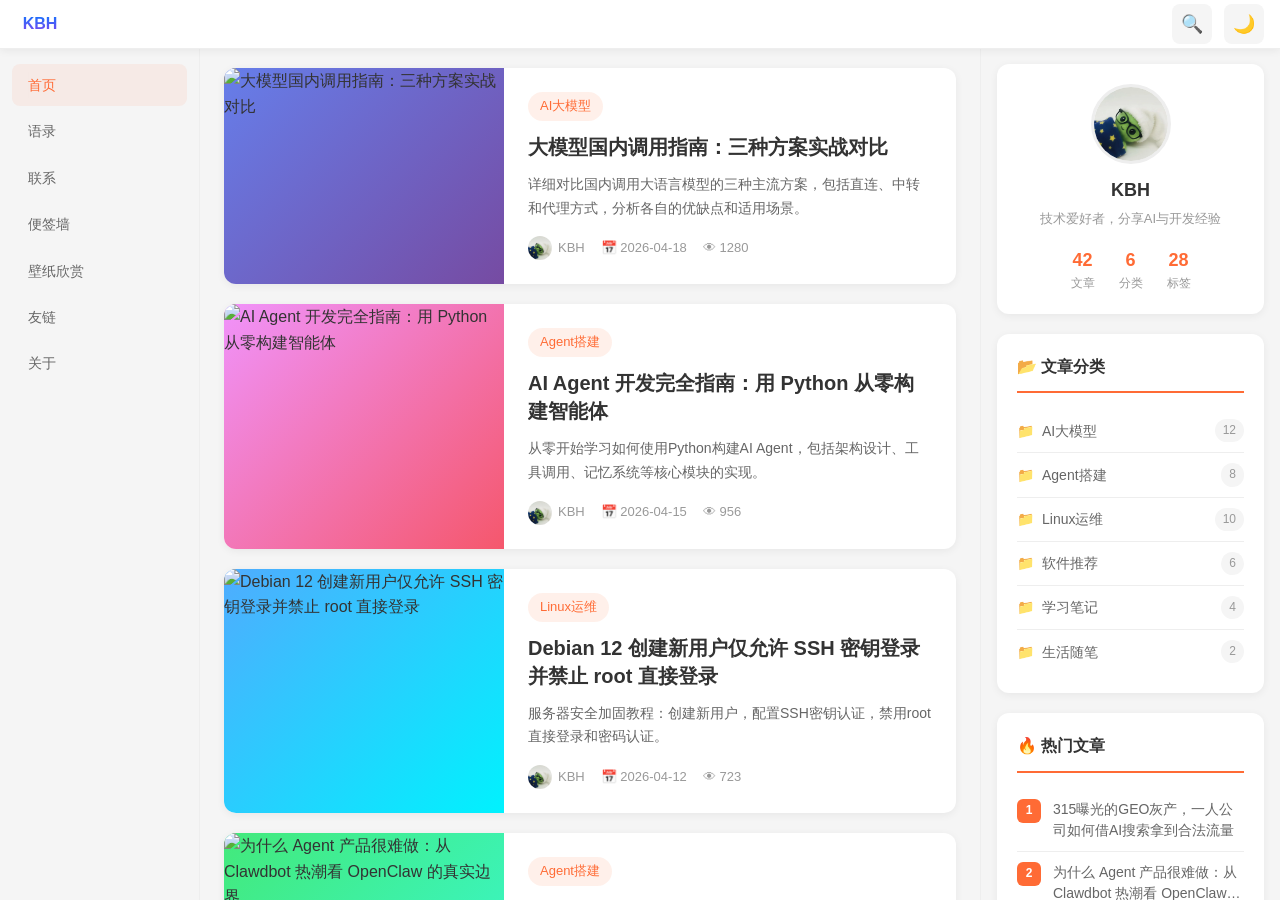
==== commit 81a8c7e1: "feat: 更新网站标题和修复封面图显示 - 将所有页面标题改为 KBH-千载楠逢 - 更新数据文件中的头像路径为 tx1.png - 为文章封面添加渐变背景（图片加载失败时显示） - 使用5种不同渐" ====
--- a/index.html
+++ b/index.html
@@ -3,8 +3,8 @@
 <head>
     <meta charset="UTF-8" />
     <meta name="viewport" content="width=device-width, initial-scale=1.0" />
-    <title>KBH - 技术博客</title>
-    <meta name="description" content="KBH - 技术博客，分享AI、Linux运维、软件开发等技术内容">
+    <title>KBH-千载楠逢</title>
+    <meta name="description" content="KBH-千载楠逢 - 技术博客，分享AI、Linux运维、软件开发等技术内容">
     <meta name="keywords" content="AI, 大模型, Agent, Linux, 技术博客">
     <link rel="stylesheet" href="css/blog.css" />
     <link rel="icon" href="img/kbh.svg" type="image/svg+xml" />
--- a/css/blog.css
+++ b/css/blog.css
@@ -381,6 +381,10 @@
     min-height: 200px;
     flex-shrink: 0;
     overflow: hidden;
+    background: linear-gradient(135deg, #667eea 0%, #764ba2 100%);
+    display: flex;
+    align-items: center;
+    justify-content: center;
 }
 
 .article-card .card-cover img {
@@ -388,6 +392,28 @@
     height: 100%;
     object-fit: cover;
     transition: var(--transition);
+}
+
+.article-card .card-cover img[src=""],
+.article-card .card-cover img:not([src]),
+.article-card .card-cover img[style*="display: none"] {
+    display: none;
+}
+
+.article-card:nth-child(2n) .card-cover {
+    background: linear-gradient(135deg, #f093fb 0%, #f5576c 100%);
+}
+
+.article-card:nth-child(3n) .card-cover {
+    background: linear-gradient(135deg, #4facfe 0%, #00f2fe 100%);
+}
+
+.article-card:nth-child(4n) .card-cover {
+    background: linear-gradient(135deg, #43e97b 0%, #38f9d7 100%);
+}
+
+.article-card:nth-child(5n) .card-cover {
+    background: linear-gradient(135deg, #fa709a 0%, #fee140 100%);
 }
 
 .article-card:hover .card-cover img {
